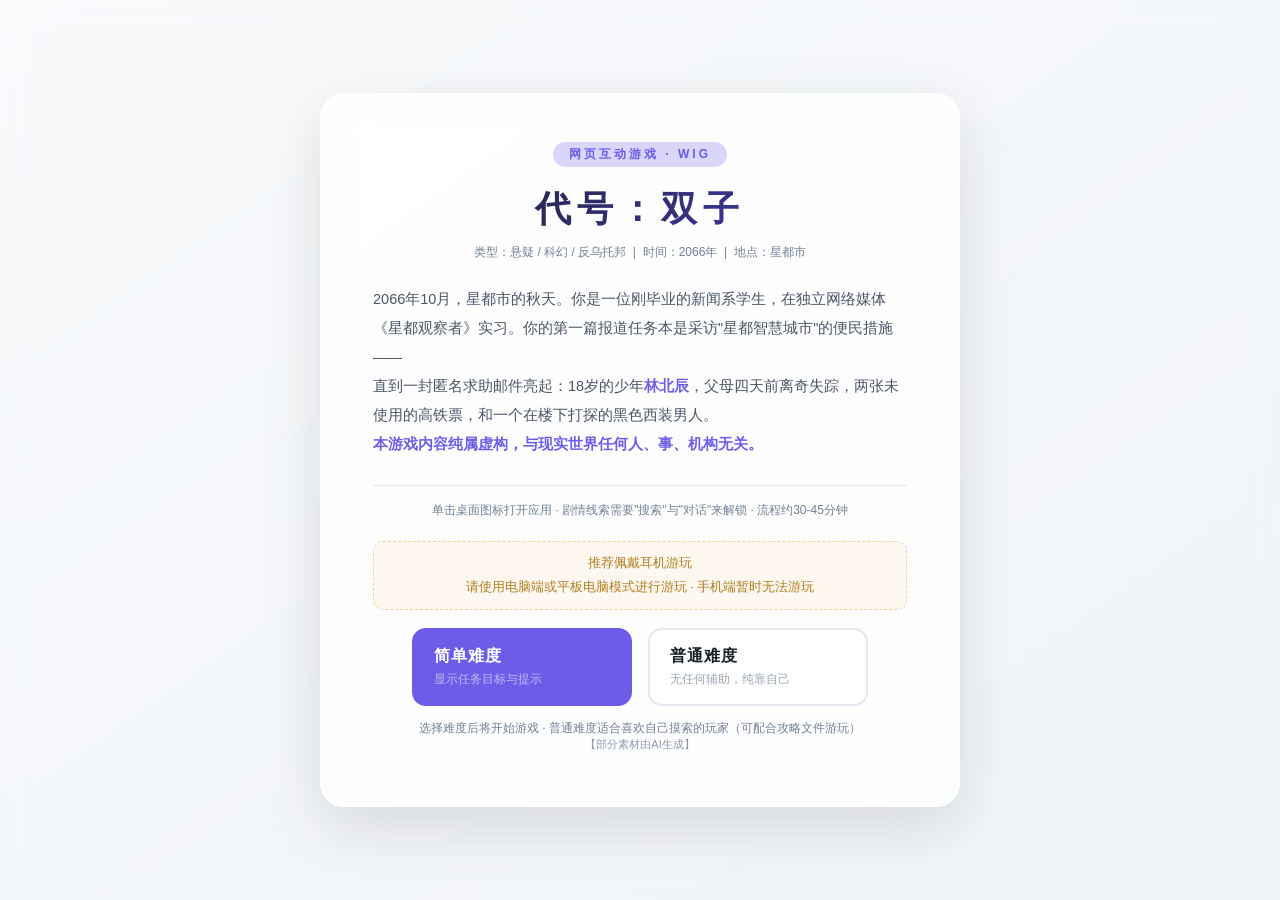
==== index.html @ 242f0397 "Add files via upload" ====
<!DOCTYPE html>
<html lang="zh-CN">
<head>
<meta charset="UTF-8">
<meta name="viewport" content="width=device-width, initial-scale=1.0">
<title>星都OS 2066 — 《代号：双子》</title>
<link rel="stylesheet" href="style.css">
</head>
<body>

<!-- ============ 开机画面 ============ -->
<div id="boot-screen" class="fullscreen-layer">
  <div class="boot-inner">
    <div class="boot-logo"><img src="assets/os_logo.png" alt="星都OS"></div>
    <h1 class="boot-title">星都 OS<span>2066</span></h1>
    <div class="boot-sub">星都市政务云 · 统一认证桌面</div>
    <div class="boot-bar"><div class="boot-bar-fill" id="boot-fill"></div></div>
    <div class="boot-msg" id="boot-msg">正在建立加密连接…</div>
  </div>
</div>

<!-- ============ 序章叙事 ============ -->
<div id="intro-screen" class="fullscreen-layer hidden">
  <div class="intro-card">
    <div class="intro-tag">网页互动游戏 · WIG</div>
    <h2>代号：双子</h2>
    <p class="intro-meta">类型：悬疑 / 科幻 / 反乌托邦 &nbsp;|&nbsp; 时间：2066年 &nbsp;|&nbsp; 地点：星都市</p>
    <div class="intro-body">
      <p>2066年10月，星都市的秋天。你是一位刚毕业的新闻系学生，在独立网络媒体《星都观察者》实习。你的第一篇报道任务本是采访"星都智慧城市"的便民措施——</p>
      <p>直到一封匿名求助邮件亮起：18岁的少年<b>林北辰</b>，父母四天前离奇失踪，两张未使用的高铁票，和一个在楼下打探的黑色西装男人。</p>
      <p><b>本游戏内容纯属虚构，与现实世界任何人、事、机构无关。</b></p>
    </div>
    <div class="intro-hint"> 单击桌面图标打开应用 · 剧情线索需要"搜索"与"对话"来解锁 · 流程约30-45分钟</div>
    <div class="intro-device"> 推荐佩戴耳机游玩<br> 请使用电脑端或平板电脑模式进行游玩 · 手机端暂时无法游玩</div>
    <div class="diff-row">
      <button class="btn btn-primary btn-lg diff-btn" data-action="start-game" data-arg="easy">
        <span class="diff-t"> 简单难度</span>
        <span class="diff-d">显示任务目标与提示</span>
      </button>
      <button class="btn btn-lg diff-btn" data-action="start-game" data-arg="normal">
        <span class="diff-t"> 普通难度</span>
        <span class="diff-d">无任何辅助，纯靠自己</span>
      </button>
    </div>
    <div class="diff-note">选择难度后将开始游戏 · 普通难度适合喜欢自己摸索的玩家（可配合攻略文件游玩）</div>
    <div class="intro-ai"> 【部分素材由AI生成】</div>
    <div id="quick-replay-bar" class="hidden">
      <div class="qr-note"> 你已通关过本作，可跳过前五章，直接从「最后的抉择」开始体验其他结局。
        <button class="btn btn-primary" data-action="quick-replay"> 快速重玩（从第五章开始）</button>
      </div>
    </div>
  </div>
</div>

<!-- ============ 应聘通过 · 入职剧情（开启星都OS前） ============ -->
<div id="hire-screen" class="fullscreen-layer hidden">
  <div class="hire-card">
    <div class="hire-tag">星都观察者 · 编辑部</div>
    <h2>录用通知</h2>
    <p class="hire-meta">实习记者岗位 · 入职编号 XD-1024 · 2066-10-12</p>
    <div class="hire-body">
      <p>投出去的简历在第十七个夜晚有了回音——不是自动回复，是<b>陈姐</b>亲自发来的录用通知：</p>
      <div class="hire-quote">「你的笔头够快，胆子够大。明天九点，来编辑部报到。」</div>
      <p>三轮面试，五个竞争者，最后只剩你一个人站在主编办公室。陈姐只问了你一个问题：</p>
      <div class="hire-qa">
        <span class="hq-q">「如果给你一台电脑，你能查到什么？」</span>
        <span class="hq-a">「真相。」</span>
      </div>
      <p>他们需要一个能操作政务云的实习生——你的星都OS 2066 账号与工牌，会在入职当天发放。</p>
    </div>
    <button class="btn btn-primary btn-lg" data-action="hire-start"> 确认入职 · 开启星都OS</button>
    <div class="hire-note">入职后你将获得星都OS 2066 政务云账号 · </div>
  </div>
</div>

<!-- ============ 桌面 ============ -->
<div id="desktop" class="hidden">
  <div class="desktop-wallpaper">
    <div class="wall-city"></div>
    <div class="wall-flow"></div>
  </div>
  <div class="desktop-watermark">
    <div class="wm-big">星都市</div>
    <div class="wm-sub">XINGDU METROPOLITAN · POPULATION 41,000,000 · STATUS: STABLE</div>
  </div>

  <div id="icon-area"></div>

  <!-- 任务目标面板（右侧竖排，可收起） -->
  <div id="objective-panel" data-action="open-objectives">
    <div class="op-head">
      <span class="op-title">◎ 任务目标</span>
      <span class="op-arrow">线索 ›</span>
      <span class="op-collapse" data-action="toggle-objective" title="收起 / 展开">‹</span>
    </div>
    <div class="op-current" id="objective-text">正在初始化…</div>
    <ul class="op-list" id="objective-list"></ul>
  </div>

  <!-- 任务栏 -->
  <div id="taskbar">
    <div class="tb-start" data-action="open-start">✦ 开始</div>
    <div class="tb-divider"></div>
    <div id="tb-windows"></div>
    <div class="tb-right">
      <div class="tb-clock"><span id="clock-date">2066-10-12</span><span id="clock-time">09:23</span></div>
    </div>
  </div>

  <!-- 开始菜单 -->
  <div id="start-menu" class="hidden">
    <div class="sm-header">星都 OS · 用户：实习记者</div>
    <div id="sm-app-list"></div>
  </div>

  <!-- 窗口容器 -->
  <div id="window-layer"></div>
</div>

<!-- ============ 通用模态 ============ -->
<div id="modal-layer" class="hidden">
  <div id="modal-box"></div>
</div>

<!-- ============ 监控面板（结局二） ============ -->
<div id="monitor-screen" class="fullscreen-layer hidden">
  <div class="monitor-inner" id="monitor-inner"></div>
</div>

<!-- ============ 新闻插播（结局一过渡） ============ -->
<div id="newsburst-screen" class="fullscreen-layer hidden">
  <div class="newsburst-inner" id="newsburst-inner"></div>
</div>

<!-- ============ 猫眼视角 ============ -->
<div id="peephole-screen" class="fullscreen-layer hidden">
  <div class="peep-desc" id="peep-desc"></div>
  <div class="peep-caption" id="peep-caption">门外站着一个和你一模一样的少年。他的眼神，很冷。</div>
  <div class="peep-note" id="peep-tablet">一个信封被塞进了门缝</div>
  <button class="btn btn-primary" data-action="close-peephole">放下猫眼</button>
</div>

<!-- ============ 结局画面 ============ -->
<div id="ending-screen" class="fullscreen-layer hidden">
  <div class="ending-inner">
    <div class="ending-tag" id="ending-tag">结局达成</div>
    <h2 id="ending-title"></h2>
    <div class="ending-body" id="ending-body"></div>
    <div class="ending-quote" id="ending-quote"></div>
    <button class="btn btn-primary btn-lg" data-action="restart">重新开始</button>
  </div>
</div>

<!-- ============ 提示气泡 ============ -->
<div id="toast-area"></div>

<script src="game.js"></script>
</body>
</html>
---- style.css ----
/* ================================================================
   星都OS 2066 —— 《代号：双子》 现代毛玻璃风格 UI
   ================================================================ */
:root {
  --bg-start: #eef2f7;
  --bg-end: #d9e2ec;
  --glass-bg: rgba(255, 255, 255, 0.68);
  --glass-border: rgba(255, 255, 255, 0.3);
  --glass-shadow: 0 12px 40px rgba(0, 0, 0, 0.08);
  --panel: #ffffff;
  --panel-2: #f5f7fa;
  --line: #e2e8f0;
  --text: #1a202c;
  --text-secondary: #4a5568;
  --dim: #718096;
  --accent: #6c5ce7;
  --accent-light: #a29bfe;
  --accent-dim: #4a3db8;
  --accent-glow: rgba(108, 92, 231, 0.25);
  --warn: #f6ad55;
  --danger: #fc8181;
  --danger-dim: #c53030;
  --win-radius: 16px;
  --font: -apple-system, "Segoe UI", "PingFang SC", "Microsoft YaHei", sans-serif;
  --mono: "SF Mono", "Cascadia Code", Consolas, monospace;
  --shadow-sm: 0 2px 8px rgba(0, 0, 0, 0.04);
  --shadow-md: 0 8px 30px rgba(0, 0, 0, 0.08);
  --shadow-lg: 0 20px 60px rgba(0, 0, 0, 0.12);
}

* { margin: 0; padding: 0; box-sizing: border-box; }
html, body { height: 100%; overflow: hidden; }
img { max-width: 100%; }
body {
  font-family: var(--font);
  background: linear-gradient(145deg, var(--bg-start), var(--bg-end));
  color: var(--text);
  -webkit-font-smoothing: antialiased;
}
.hidden { display: none !important; }
b { color: var(--accent); }

/* ---------------- 全屏层 ---------------- */
.fullscreen-layer {
  position: fixed; inset: 0; z-index: 9000;
  display: flex; align-items: center; justify-content: center;
  background: rgba(255, 255, 255, 0.6);
  backdrop-filter: blur(12px);
  -webkit-backdrop-filter: blur(12px);
}
/* 通用模态层（远程连接 / 保险箱密码 / 后台登录等弹窗） */
#modal-layer {
  position: fixed; inset: 0; z-index: 9500;
  display: flex; align-items: center; justify-content: center;
  background: rgba(20, 25, 35, 0.45);
  backdrop-filter: blur(6px);
  -webkit-backdrop-filter: blur(6px);
}
#modal-layer.hidden { display: none; }
#modal-box {
  max-width: 520px; width: calc(100% - 40px);
}
button { font-family: var(--font); cursor: pointer; }
.btn {
  border: 1px solid var(--line);
  background: var(--panel-2);
  color: var(--text-secondary);
  padding: 8px 20px;
  border-radius: 10px;
  font-size: 14px;
  transition: all 0.15s ease;
  user-select: none;
}
.btn:hover { border-color: var(--accent); background: #edf2f7; }
.btn:active { transform: scale(0.97); }
.btn-primary {
  background: linear-gradient(135deg, var(--accent), var(--accent-dim));
  border-color: var(--accent);
  color: #fff;
  font-weight: 600;
}
.btn-primary:hover {
  background: linear-gradient(135deg, var(--accent-dim), #2d1b8a);
  box-shadow: 0 4px 16px var(--accent-glow);
}
.btn-danger {
  background: #fff5f5;
  border-color: #feb2b2;
  color: var(--danger-dim);
}
.btn-danger:hover { background: #fed7d7; border-color: var(--danger); }
.btn-lg { padding: 12px 34px; font-size: 16px; border-radius: 12px; }
.btn:disabled { opacity: 0.4; cursor: not-allowed; }

/* ---------------- 开机画面 ---------------- */
.boot-inner { text-align: center; }
.boot-logo { font-size: 56px; color: var(--accent); animation: pulse 2s infinite; }
.boot-logo img { width: 104px; height: 104px; border-radius: 24px; box-shadow: 0 12px 36px rgba(108, 92, 231, 0.45), inset 0 1px 0 rgba(255,255,255,0.35); }
@keyframes pulse { 0%,100%{opacity:0.5} 50%{opacity:1} }
.boot-title {
  font-size: 38px;
  font-weight: 700;
  letter-spacing: 4px;
  margin-top: 12px;
  background: linear-gradient(135deg, var(--accent), var(--accent-light));
  -webkit-background-clip: text;
  -webkit-text-fill-color: transparent;
}
.boot-title span {
  font-size: 18px;
  font-weight: 400;
  letter-spacing: 2px;
  -webkit-text-fill-color: var(--dim);
}
.boot-sub { color: var(--dim); margin-top: 8px; font-size: 13px; letter-spacing: 1px; }
.boot-bar {
  width: 320px; height: 4px;
  background: #e2e8f0;
  margin: 32px auto 12px;
  border-radius: 4px;
  overflow: hidden;
}
.boot-bar-fill {
  height: 100%; width: 0%;
  background: linear-gradient(90deg, var(--accent-light), var(--accent));
  transition: width 0.4s ease;
}
.boot-msg { color: var(--dim); font-size: 12px; font-family: var(--mono); }

/* ---------------- 序章 ---------------- */
.intro-card, .ending-inner, .chapter-inner {
  max-width: 640px; width: 90%;
  background: var(--glass-bg);
  backdrop-filter: blur(20px);
  -webkit-backdrop-filter: blur(20px);
  border: 1px solid var(--glass-border);
  border-radius: 24px;
  padding: 48px 52px;
  text-align: center;
  box-shadow: var(--shadow-lg);
}
.intro-tag, .ending-tag {
  display: inline-block;
  font-size: 12px;
  letter-spacing: 3px;
  color: var(--accent);
  background: var(--accent-glow);
  border-radius: 20px;
  padding: 4px 16px;
  margin-bottom: 18px;
  font-weight: 600;
}
.intro-card h2, .ending-inner h2 {
  font-size: 36px;
  font-weight: 700;
  letter-spacing: 6px;
  margin-bottom: 10px;
  background: linear-gradient(135deg, var(--text), var(--accent-dim));
  -webkit-background-clip: text;
  -webkit-text-fill-color: transparent;
}
.intro-meta { color: var(--dim); font-size: 12px; margin-bottom: 24px; }
.intro-body {
  text-align: left;
  font-size: 14.5px;
  line-height: 2;
  color: var(--text-secondary);
  margin-bottom: 26px;
}
.intro-hint {
  color: var(--dim);
  font-size: 12px;
  margin-bottom: 22px;
  border-top: 1px solid var(--line);
  padding-top: 16px;
}
.intro-device {
  font-size: 12.5px;
  color: #b07d1f;
  margin-bottom: 18px;
  border: 1px dashed rgba(246, 173, 85, 0.55);
  border-radius: 10px;
  padding: 10px 14px;
  background: rgba(246, 173, 85, 0.08);
  line-height: 1.9;
}
.intro-ai { color: var(--dim); font-size: 11px; margin-bottom: 6px; text-align: center; opacity: 0.8; }

/* ===== 应聘通过 · 入职剧情（开启星都OS前） ===== */
#hire-screen { background: rgba(10, 14, 24, 0.82); }
.hire-card {
  max-width: 620px; width: 90%;
  background: var(--glass-bg);
  backdrop-filter: blur(20px);
  -webkit-backdrop-filter: blur(20px);
  border: 1px solid var(--glass-border);
  border-radius: 24px;
  padding: 44px 48px;
  text-align: center;
  box-shadow: var(--shadow-lg);
  animation: hire-in .5s ease-out;
}
@keyframes hire-in { from { opacity: 0; transform: translateY(18px) scale(.98); } to { opacity: 1; transform: none; } }
.hire-tag {
  display: inline-block;
  font-size: 12px; letter-spacing: 3px;
  color: var(--accent); background: var(--accent-glow);
  border-radius: 20px; padding: 4px 16px;
  margin-bottom: 18px; font-weight: 600;
}
.hire-card h2 {
  font-size: 34px; font-weight: 700; letter-spacing: 6px; margin-bottom: 10px;
  background: linear-gradient(135deg, var(--text), var(--accent-dim));
  -webkit-background-clip: text; -webkit-text-fill-color: transparent;
}
.hire-meta { color: var(--dim); font-size: 12px; margin-bottom: 22px; }
.hire-body { text-align: left; font-size: 14.5px; line-height: 2; color: var(--text-secondary); margin-bottom: 24px; }
.hire-quote {
  margin: 14px 0; padding: 12px 18px; border-left: 3px solid var(--accent);
  background: var(--accent-glow); border-radius: 8px;
  font-family: var(--mono); font-size: 13.5px; color: var(--text);
}
.hire-qa {
  display: flex; flex-direction: column; gap: 6px;
  margin: 12px 0 16px; padding: 14px 18px;
  border: 1px dashed var(--line); border-radius: 10px;
  background: rgba(108,92,231,0.04);
}
.hire-qa .hq-q { color: var(--text); font-size: 13.5px; }
.hire-qa .hq-a { color: var(--accent); font-weight: 700; font-size: 14px; letter-spacing: 2px; }
.hire-note { color: var(--dim); font-size: 11.5px; margin-top: 14px; line-height: 1.7; }
.diff-row { display: flex; gap: 16px; justify-content: center; margin-bottom: 14px; }
.diff-btn {
  flex: 1; max-width: 220px;
  display: flex; flex-direction: column; gap: 4px;
  padding: 16px 20px; border-radius: 14px;
  border: 2px solid var(--line);
  background: var(--panel);
}
.diff-btn .diff-t { font-size: 16px; font-weight: 700; letter-spacing: 1px; color: var(--text); }
.diff-btn .diff-d { font-size: 12px; opacity: 0.7; font-weight: 400; color: var(--dim); }
.diff-btn:hover { border-color: var(--accent); background: #f7faff; }
.diff-btn.btn-primary { border-color: var(--accent); background: var(--accent); color: #fff; }
.diff-btn.btn-primary .diff-t { color: #fff; }
.diff-btn.btn-primary .diff-d { color: rgba(255,255,255,0.8); }
.diff-note { font-size: 12px; color: var(--dim); }
#quick-replay-bar {
  margin-top: 18px;
  padding: 14px 16px;
  border: 1px dashed var(--accent-light);
  border-radius: 12px;
  background: rgba(108, 92, 231, 0.06);
}
.qr-note { font-size: 13px; color: var(--text-secondary); line-height: 1.8; display: flex; flex-direction: column; gap: 8px; align-items: center; }

/* ---------------- 桌面 ---------------- */
#desktop { position: fixed; inset: 0; }
.desktop-wallpaper {
  position: absolute; inset: 0; overflow: hidden;
  background:
    radial-gradient(ellipse 1000px 600px at 70% 20%, rgba(108,92,231,0.08), transparent 60%),
    radial-gradient(ellipse 800px 500px at 20% 80%, rgba(56,189,248,0.06), transparent 55%),
    linear-gradient(160deg, #eef2f7 0%, #e2e8f0 100%);
}
/* 城市轮廓 - 更淡雅 */
.wall-city {
  position: absolute; bottom: 0; left: 0; right: 0; height: 30%;
  background:
    linear-gradient(transparent, rgba(200, 210, 230, 0.3)),
    repeating-linear-gradient(90deg, transparent 0 46px, rgba(100, 120, 160, 0.04) 46px 48px, transparent 48px 90px, rgba(100, 120, 160, 0.06) 90px 92px),
    linear-gradient(to top, #c8d2e0 0%, transparent 100%);
}
.wall-city::before {
  content: ""; position: absolute; inset: 0;
  background:
    radial-gradient(2px 2px at 12% 40%, #b8c4d4 0 40%, transparent 60%),
    radial-gradient(2px 2px at 22% 65%, #b8c4d4 0 40%, transparent 60%),
    radial-gradient(2px 2px at 33% 30%, #b8c4d4 0 40%, transparent 60%),
    radial-gradient(2px 2px at 48% 55%, #b8c4d4 0 40%, transparent 60%),
    radial-gradient(2px 2px at 61% 42%, #b8c4d4 0 40%, transparent 60%),
    radial-gradient(2px 2px at 74% 62%, #b8c4d4 0 40%, transparent 60%),
    radial-gradient(2px 2px at 86% 35%, #b8c4d4 0 40%, transparent 60%);
}
.wall-flow {
  position: absolute; inset: 0; pointer-events: none; opacity: 0.2;
  background:
    linear-gradient(90deg, transparent 0%, rgba(108,92,231,0.04) 12%, transparent 24%),
    linear-gradient(90deg, transparent 0%, rgba(56,189,248,0.03) 30%, transparent 45%),
    linear-gradient(90deg, transparent 0%, rgba(108,92,231,0.03) 62%, transparent 78%);
  background-size: 700px 100%, 1100px 100%, 900px 100%;
  animation: wall-flow 30s linear infinite;
}
@keyframes wall-flow { 0% { background-position: -700px 0, 1100px 0, -900px 0; } 100% { background-position: 1100px 0, -1100px 0, 900px 0; } }
.desktop-watermark {
  position: absolute; right: 40px; top: 40px; text-align: right; pointer-events: none;
}
.wm-big {
  font-size: 32px;
  letter-spacing: 10px;
  color: rgba(100, 120, 160, 0.15);
  font-weight: 600;
}
.wm-sub {
  font-size: 10px;
  letter-spacing: 2px;
  color: rgba(100, 120, 160, 0.18);
  font-family: var(--mono);
  margin-top: 4px;
}

/* ---------------- 桌面图标（现代圆形风格） ---------------- */
#icon-area {
  position: absolute; top: 20px; left: 20px; bottom: 120px;
  display: grid; grid-template-columns: 80px; grid-template-rows: repeat(5, auto);
  grid-auto-flow: column; gap: 8px; align-content: start;
}
.d-icon {
  width: 80px; padding: 8px 2px 6px;
  border-radius: 16px; text-align: center; cursor: pointer;
  transition: transform 0.15s ease;
  background: transparent;
  border: 1px solid transparent;
}
.d-icon:hover { transform: translateY(-4px); background: rgba(255,255,255,0.4); backdrop-filter: blur(8px); border-color: rgba(255,255,255,0.5); }
.d-icon:active { transform: scale(0.94); }
.d-icon .di-glyph {
  width: 54px; height: 54px; margin: 0 auto 6px;
  border-radius: 16px;
  display: flex; align-items: center; justify-content: center;
  background: linear-gradient(155deg, var(--ic), color-mix(in srgb, var(--ic) 68%, #1a2440));
  border: none;
  box-shadow: 0 6px 16px var(--icg), inset 0 1px 0 rgba(255,255,255,0.35);
  transition: box-shadow 0.2s, transform 0.2s;
  position: relative;
}
.d-icon .di-glyph svg { width: 28px; height: 28px; display: block; }
.d-icon:hover .di-glyph {
  box-shadow: var(--shadow-md), 0 0 0 3px var(--accent-glow);
  border-color: var(--accent);
}
.d-icon .di-label {
  font-size: 11px; line-height: 1.4; letter-spacing: 0.2px;
  color: var(--text-secondary); text-shadow: 0 1px 2px rgba(255,255,255,0.8);
  font-weight: 500;
}
.d-icon:hover .di-label { color: var(--text); }
.d-icon.has-badge .di-glyph::before {
  content: attr(data-badge);
  position: absolute; top: -6px; right: -8px; z-index: 2;
  min-width: 18px; height: 18px; border-radius: 10px;
  background: var(--danger);
  color: #fff;
  font-size: 11px; line-height: 18px; padding: 0 6px;
  font-weight: 600; font-family: var(--font);
  box-shadow: 0 2px 8px rgba(252, 129, 129, 0.4);
}

/* ---------------- 任务目标 · 右侧竖排面板 ---------------- */
#objective-panel {
  position: absolute; right: 16px; top: 76px; z-index: 600;
  width: 264px; max-height: calc(100vh - 200px);
  display: flex; flex-direction: column;
  background: rgba(244, 247, 252, 0.72);
  backdrop-filter: blur(24px) saturate(160%);
  -webkit-backdrop-filter: blur(24px) saturate(160%);
  border: 1px solid rgba(255,255,255,0.65);
  border-radius: 16px;
  box-shadow: var(--shadow-md), inset 0 1px 0 rgba(255,255,255,0.6);
  overflow: hidden;
  cursor: pointer;
  transition: box-shadow 0.2s;
}
#objective-panel:hover { box-shadow: var(--shadow-lg), 0 0 0 1px var(--accent-glow); }
#objective-panel .op-head {
  display: flex; align-items: center; justify-content: space-between;
  padding: 11px 14px 9px;
  font-size: 12.5px; font-weight: 700; letter-spacing: 1px; color: var(--text);
  border-bottom: 1px solid var(--line);
  background: linear-gradient(180deg, rgba(108,92,231,0.08), transparent);
}
#objective-panel .op-arrow { font-size: 11px; color: var(--accent); font-weight: 600; }
#objective-panel .op-current {
  padding: 10px 14px; font-size: 12.5px; line-height: 1.6;
  color: var(--accent); font-weight: 600;
  border-bottom: 1px solid var(--line);
}
#objective-panel .op-list {
  list-style: none; margin: 0; padding: 8px 0;
  overflow-y: auto; flex: 1;
}
#objective-panel .op-list li {
  position: relative; padding: 7px 14px 7px 30px;
  font-size: 11.5px; line-height: 1.5; color: var(--dim);
}
#objective-panel .op-list li::before {
  content: ""; position: absolute; left: 14px; top: 11px;
  width: 7px; height: 7px; border-radius: 50%;
  background: var(--line);
}
#objective-panel .op-list li.done { opacity: 0.5; }
#objective-panel .op-list li.done::before { background: #4ade80; box-shadow: 0 0 6px rgba(74,222,128,0.6); }
#objective-panel .op-list li.current { color: var(--text); font-weight: 600; background: rgba(108,92,231,0.08); }
#objective-panel .op-list li.current::before { background: var(--accent); box-shadow: 0 0 0 3px var(--accent-glow); }

/* 折叠按钮 + 收起态 */
#objective-panel .op-head { display: flex; align-items: center; justify-content: space-between; gap: 6px; }
#objective-panel .op-collapse {
  cursor: pointer; font-size: 13px; color: var(--dim);
  padding: 2px 7px; border-radius: 6px; line-height: 1;
  transition: background 0.15s, color 0.15s, transform 0.2s;
  user-select: none;
}
#objective-panel .op-collapse:hover { background: rgba(108,92,231,0.15); color: var(--accent); }
#objective-panel.collapsed { width: 42px; }
#objective-panel.collapsed .op-head {
  flex-direction: column; align-items: center; justify-content: center;
  padding: 8px 0; gap: 8px; border-bottom: none;
  background: none;
}
#objective-panel.collapsed .op-title {
  writing-mode: vertical-rl; letter-spacing: 3px; font-size: 12px;
}
#objective-panel.collapsed .op-arrow { display: none; }
#objective-panel.collapsed .op-current,
#objective-panel.collapsed .op-list { display: none; }
#objective-panel.collapsed .op-collapse { transform: rotate(180deg); }

/* 任务目标 · 窗口列表（目标窗口内） */
.obj-list {
  list-style: none; margin: 14px 0; padding: 0;
  display: flex; flex-direction: column; gap: 8px;
}
.obj-list li {
  padding: 10px 14px; border-radius: 10px; border: 1px solid var(--line);
  background: rgba(255,255,255,0.55); font-size: 13.5px; color: var(--text-secondary);
  line-height: 1.6; transition: all 0.15s;
}
.obj-list li:hover { border-color: var(--accent-light); background: rgba(255,255,255,0.85); }
.obj-list li.done { opacity: 0.55; text-decoration: line-through; }
.obj-list li.done::before { content: "✓ "; color: var(--accent); font-weight: 700; text-decoration: none; }
.obj-list li.current {
  border-color: var(--accent-light); background: rgba(108,92,231,0.08);
  color: var(--text); font-weight: 500; box-shadow: 0 0 0 1px var(--accent-glow);
}
.obj-list li.current::before { content: "▶ "; color: var(--accent); font-size: 11px; }

/* ---------------- 任务栏 ---------------- */
#taskbar {
  position: absolute; left: 14px; right: 14px; bottom: 10px; height: 50px; z-index: 4000;
  display: flex; align-items: center; justify-content: center; padding: 0 12px; gap: 6px;
  background: rgba(244, 247, 252, 0.66);
  backdrop-filter: blur(30px) saturate(180%);
  -webkit-backdrop-filter: blur(30px) saturate(180%);
  border: 1px solid rgba(255, 255, 255, 0.65);
  border-radius: 14px;
  box-shadow: 0 10px 34px rgba(31, 38, 55, 0.16), inset 0 1px 0 rgba(255,255,255,0.6);
}
.tb-start {
  padding: 7px 16px; border-radius: 10px; cursor: pointer;
  color: var(--text); font-weight: 600; letter-spacing: 1px; font-size: 13px;
  background: rgba(255,255,255,0.35);
  transition: background 0.15s, box-shadow 0.15s;
}
.tb-start:hover { background: rgba(108,92,231,0.14); box-shadow: 0 0 0 3px var(--accent-glow); }
.tb-divider { width: 1px; height: 24px; background: var(--line); }
#tb-windows { display: flex; gap: 4px; flex: 0 1 auto; overflow: hidden; justify-content: center; max-width: 60%; }
.tb-win {
  display: flex; align-items: center; gap: 6px;
  padding: 5px 12px; border-radius: 9px;
  font-size: 12.5px; cursor: pointer;
  border: 1px solid transparent;
  color: var(--dim);
  white-space: nowrap;
  background: transparent;
  transition: background 0.15s;
}
.tb-win:hover { background: rgba(255,255,255,0.45); }
.tb-win.active {
  background: rgba(108,92,231,0.12);
  border-color: var(--accent-light);
  color: var(--text);
}
.tb-right { position: absolute; right: 16px; top: 50%; transform: translateY(-50%); margin-left: 0; }
.tb-clock {
  text-align: right;
  font-size: 12px; color: var(--dim);
  line-height: 1.3; font-family: var(--mono);
}
.tb-clock span { display: block; }
#clock-time { color: var(--text); font-size: 14px; font-weight: 500; }

/* ---------------- 开始菜单 ---------------- */
#start-menu {
  position: absolute; left: 50%; transform: translateX(-50%); bottom: 68px; width: 340px; z-index: 4500;
  background: rgba(244, 247, 252, 0.78);
  backdrop-filter: blur(30px) saturate(180%);
  -webkit-backdrop-filter: blur(30px) saturate(180%);
  border: 1px solid rgba(255,255,255,0.65);
  border-radius: 18px;
  box-shadow: var(--shadow-lg), inset 0 1px 0 rgba(255,255,255,0.6);
  overflow: hidden;
}
.sm-header {
  padding: 16px 20px;
  font-size: 13px; color: var(--dim);
  border-bottom: 1px solid var(--line);
  font-weight: 500;
}
.sm-item {
  display: flex; align-items: center; gap: 14px;
  padding: 10px 20px; cursor: pointer; font-size: 13.5px;
  color: var(--text-secondary);
}
.sm-item:hover { background: rgba(108,92,231,0.06); }
.sm-item .si-glyph {
  width: 32px; height: 32px; border-radius: 9px;
  display: flex; align-items: center; justify-content: center;
  background: linear-gradient(155deg, var(--ic), color-mix(in srgb, var(--ic) 68%, #1a2440));
  box-shadow: 0 3px 8px var(--icg);
  flex-shrink: 0;
}
.sm-item .si-glyph svg { width: 18px; height: 18px; display: block; }

/* ---------------- 窗口 ---------------- */
#window-layer { position: absolute; inset: 0; pointer-events: none; }
.window {
  position: absolute; min-width: 420px; min-height: 300px;
  background: var(--glass-bg);
  backdrop-filter: blur(24px);
  border: 1px solid var(--glass-border);
  border-radius: var(--win-radius);
  box-shadow: var(--shadow-lg);
  display: flex; flex-direction: column;
  pointer-events: auto; overflow: hidden;
  animation: win-in 0.2s ease-out;
}
@keyframes win-in { from { opacity: 0; transform: scale(0.96) translateY(12px); } to { opacity: 1; transform: none; } }
.window.closing { animation: win-out 0.15s ease-in forwards; pointer-events: none; }
@keyframes win-out { to { opacity: 0; transform: scale(0.95) translateY(8px); } }
.window.active { border-color: var(--accent-light); box-shadow: var(--shadow-lg), 0 0 0 1px var(--accent-glow); }
.win-titlebar {
  height: 40px; display: flex; align-items: center; padding: 0 8px 0 16px; gap: 8px;
  background: rgba(255, 255, 255, 0.3);
  border-bottom: 1px solid var(--line);
  cursor: move; flex-shrink: 0;
}
.win-title {
  font-size: 13px; color: var(--text-secondary); flex: 1;
  letter-spacing: 0.5px; display: flex; align-items: center; gap: 8px;
  font-weight: 500;
}
.win-title .wt-glyph { font-size: 15px; }
.win-btns { display: flex; gap: 6px; }
.win-btn {
  width: 28px; height: 28px; border: none; background: transparent;
  color: var(--dim); border-radius: 50%; font-size: 13px;
  transition: all 0.15s; display: flex; align-items: center; justify-content: center;
  padding: 0;
}
.win-btn svg { display: block; flex: none; }
.win-btn:hover { background: rgba(0,0,0,0.06); color: var(--text); }
.win-btn.close:hover { background: var(--danger); color: #fff; }
.win-body { flex: 1; overflow: auto; position: relative; background: rgba(255,255,255,0.3); }
.win-body::-webkit-scrollbar { width: 6px; }
.win-body::-webkit-scrollbar-thumb { background: #cbd5e0; border-radius: 4px; }

/* 应用加载占位 */
.app-loading {
  height: 100%; display: flex; flex-direction: column; gap: 14px;
  align-items: center; justify-content: center;
  color: var(--dim); font-size: 13px; letter-spacing: 1px;
}
.app-loading .al-ring {
  width: 28px; height: 28px; border-radius: 50%;
  border: 2px solid var(--line); border-top-color: var(--accent);
  animation: al-spin 0.8s linear infinite;
}
@keyframes al-spin { to { transform: rotate(360deg); } }

/* 任务栏新邮件闪烁 */
#taskbar.tb-flash .tb-clock { animation: tb-blink 0.5s step-end 6; }
@keyframes tb-blink { 50% { color: var(--danger); } }

/* ---------------- 通用应用内样式 ---------------- */
.app-root { padding: 20px 24px; overflow-y: auto; height: 100%; box-sizing: border-box; }
.app-title { font-size: 17px; font-weight: 600; margin-bottom: 4px; letter-spacing: 0.5px; }
.app-sub { font-size: 12px; color: var(--dim); margin-bottom: 14px; }
.hint-box {
  margin-top: 16px; padding: 12px 16px; border-left: 3px solid var(--accent);
  background: rgba(108,92,231,0.05); font-size: 13px; color: var(--text-secondary);
  border-radius: 0 8px 8px 0; line-height: 1.7;
}
.warn-box { border-left-color: var(--warn); background: rgba(246,173,85,0.06); color: #8b6914; }
.danger-box { border-left-color: var(--danger); background: rgba(252,129,129,0.06); color: #9b2c2c; }
.divider { height: 1px; background: var(--line); margin: 14px 0; }
.tag {
  display: inline-block; font-size: 11px; padding: 2px 10px; border-radius: 12px;
  border: 1px solid var(--accent-light); color: var(--accent); font-weight: 500; margin-right: 6px;
}
.tag.red { border-color: #feb2b2; color: var(--danger-dim); }
.tag.amber { border-color: #fbd38d; color: #9c6b1a; }
.mono { font-family: var(--mono); }
.locked-note { font-size: 12px; color: var(--dim); font-style: italic; }

/* ---------------- 邮件客户端 ---------------- */
.mail-layout { display: flex; height: 100%; }
.mail-list {
  width: 260px; border-right: 1px solid var(--line);
  overflow-y: auto; flex-shrink: 0; background: rgba(255,255,255,0.2);
}
.mail-item {
  padding: 12px 16px; border-bottom: 1px solid var(--line);
  cursor: pointer; transition: background 0.1s;
}
.mail-item:hover { background: rgba(108,92,231,0.04); }
.mail-item.selected { background: rgba(108,92,231,0.08); border-left: 3px solid var(--accent); }
.mail-item .mi-from { font-size: 13px; display: flex; justify-content: space-between; align-items: center; font-weight: 500; }
.mail-item .mi-subject { font-size: 12.5px; color: var(--dim); margin-top: 3px; }
.mail-item.unread .mi-from::after { content: "●"; color: var(--danger); font-size: 10px; }
.mail-item .mi-time { font-size: 10.5px; color: var(--dim); font-family: var(--mono); }
.mail-read { flex: 1; overflow-y: auto; padding: 24px 28px; background: rgba(255,255,255,0.2); }
.mail-read h3 { font-size: 18px; font-weight: 600; margin-bottom: 8px; line-height: 1.5; }
.mail-meta { font-size: 12px; color: var(--dim); margin-bottom: 16px; line-height: 1.8; }
.mail-content { font-size: 14px; line-height: 2; color: var(--text-secondary); white-space: pre-wrap; margin-bottom: 18px; }
.mail-actions { display: flex; gap: 10px; flex-wrap: wrap; padding-top: 14px; border-top: 1px solid var(--line); }
.mail-search {
  padding: 8px 12px; border-bottom: 1px solid var(--line);
  background: rgba(255,255,255,0.2);
}
.mail-search input {
  width: 100%; background: #fff; border: 1px solid var(--line);
  color: var(--text); padding: 6px 12px; border-radius: 20px;
  font-size: 12px; outline: none;
}
.mail-search input:focus { border-color: var(--accent); box-shadow: 0 0 0 3px var(--accent-glow); }

/* ---------------- 浏览器 · 现实搜索引擎UI ---------------- */

/* —— 浏览器顶栏（真实浏览器风格）—— */
.browser-top {
  display: flex; align-items: center; gap: 6px;
  padding: 7px 10px;
  background: linear-gradient(180deg, #f1f3f4, #e4e7eb);
  border-bottom: 1px solid #d1d5db;
  position: sticky; top: 0; z-index: 10; flex-shrink: 0;
}
.browser-nav { display: flex; align-items: center; gap: 1px; }
.browser-nav button {
  width: 28px; height: 28px; border: none; background: transparent;
  border-radius: 6px; font-size: 14px; color: #5f6368;
  display: flex; align-items: center; justify-content: center;
  cursor: pointer; transition: background 0.1s;
}
.browser-nav button:hover:not(:disabled) { background: rgba(0,0,0,0.07); color: #202124; }
.browser-nav button:disabled { opacity: 0.3; cursor: default; }
.browser-addr {
  flex: 1; display: flex; align-items: center; gap: 8px;
  background: #fff; border: 1px solid #dadce0; border-radius: 18px;
  padding: 5px 14px; font-size: 12px; color: #202124;
  font-family: var(--mono); min-width: 0;
  transition: box-shadow 0.15s, border-color 0.15s;
}
.browser-addr:hover { box-shadow: 0 1px 3px rgba(0,0,0,0.08); }
.browser-addr .lock { color: #0f9d58; font-size: 11px; flex-shrink: 0; }
.browser-addr .url { flex: 1; white-space: nowrap; overflow: hidden; text-overflow: ellipsis; }
.browser-addr .sep { color: #dadce0; }
.browser-page {
  padding: 0; min-height: calc(100% - 43px);
  background: #fff; overflow-y: auto;
}
.browser-page::-webkit-scrollbar { width: 8px; }
.browser-page::-webkit-scrollbar-thumb { background: #dadce0; border-radius: 4px; }
.browser-page::-webkit-scrollbar-thumb:hover { background: #bdc1c6; }

/* —— 搜索首页 —— */
.se-home {
  min-height: 100%; display: flex; flex-direction: column;
  align-items: center; padding-top: 70px; position: relative;
}
.se-logo {
  font-size: 56px; font-weight: 800; letter-spacing: 1px;
  margin-bottom: 2px; line-height: 1;
  display: flex; align-items: baseline; gap: 0;
}
.se-logo .c1 { color: #4285f4; }
.se-logo .c2 { color: #ea4335; }
.se-logo .c3 { color: #fbbc04; }
.se-logo .c4 { color: #4285f4; }
.se-logo .c5 { color: #34a853; }
.se-logo .c6 { color: #ea4335; }
.se-logo-sub { font-size: 12px; color: #9aa0a6; margin-bottom: 26px; letter-spacing: 2px; }
.se-searchbox {
  display: flex; width: 584px; max-width: 92%;
  background: #fff; border: 1px solid #dfe1e5; border-radius: 24px;
  overflow: hidden; transition: box-shadow 0.2s, border-color 0.2s;
  align-items: center;
}
.se-searchbox:hover { box-shadow: 0 1px 6px rgba(32,33,36,0.18); border-color: rgba(223,225,229,0); }
.se-searchbox:focus-within { box-shadow: 0 1px 6px rgba(32,33,36,0.28); border-color: rgba(223,225,229,0); }
.se-searchbox .sb-icon {
  padding: 0 8px 0 16px; color: #9aa0a6; font-size: 15px; display: flex; align-items: center;
}
.se-searchbox input {
  flex: 1; border: none; outline: none; padding: 12px 8px;
  font-size: 15px; color: #202124; background: transparent;
}
.se-searchbox .sb-tools { display: flex; align-items: center; gap: 4px; padding-right: 8px; }
.se-searchbox .sb-tools span {
  width: 32px; height: 32px; display: flex; align-items: center; justify-content: center;
  border-radius: 50%; cursor: pointer; color: #5f6368; font-size: 15px;
  transition: background 0.1s;
}
.se-searchbox .sb-tools span:hover { background: #f1f3f4; }
.se-searchbox .sb-divider { width: 1px; height: 24px; background: #dfe1e5; margin: 0 4px; }
.se-searchbox .sb-btn {
  background: #4285f4; border: none; color: #fff; padding: 0 24px;
  font-size: 14px; font-weight: 500; cursor: pointer;
  transition: background 0.15s; align-self: stretch; display: flex; align-items: center;
  border-radius: 0;
}
.se-searchbox .sb-btn:hover { background: #3367d6; }
.se-buttons {
  display: flex; gap: 12px; margin-top: 22px;
}
.se-buttons button {
  background: #f8f9fa; border: 1px solid #f8f9fa; border-radius: 4px;
  color: #3c4043; font-size: 13px; padding: 8px 18px; cursor: pointer;
  transition: all 0.15s;
}
.se-buttons button:hover { border-color: #dadce0; box-shadow: 0 1px 2px rgba(0,0,0,0.1); color: #202124; }

/* —— 热搜榜 —— */
.se-hot {
  width: 584px; max-width: 92%; margin-top: 28px;
  background: #fff; border: 1px solid #ebebeb; border-radius: 12px;
  overflow: hidden; box-shadow: 0 1px 3px rgba(0,0,0,0.04);
}
.se-hot-head {
  display: flex; align-items: center; justify-content: space-between;
  padding: 10px 16px; border-bottom: 1px solid #f5f5f5;
  background: linear-gradient(90deg, #fff5f5, #fff);
}
.se-hot-title { font-size: 13px; font-weight: 600; color: #fe2d46; display: flex; align-items: center; gap: 6px; }
.se-hot-title::before { content: "🔥"; font-size: 14px; }
.se-hot-more { font-size: 11px; color: #9aa0a6; cursor: pointer; }
.se-hot-more:hover { color: #4285f4; }
.se-hot-grid { display: grid; grid-template-columns: 1fr 1fr; padding: 4px 0; }
.se-hot-item {
  display: flex; align-items: center; gap: 8px;
  padding: 7px 16px; cursor: pointer; transition: background 0.1s;
}
.se-hot-item:hover { background: #f8f9fa; }
.se-hot-rank {
  width: 16px; text-align: center; font-size: 12px; font-weight: 700;
  color: #9aa0a6; flex-shrink: 0; font-style: italic;
}
.se-hot-item:nth-child(1) .se-hot-rank, .se-hot-item:nth-child(2) .se-hot-rank { color: #fe2d46; }
.se-hot-item:nth-child(3) .se-hot-rank, .se-hot-item:nth-child(4) .se-hot-rank { color: #ff7a45; }
.se-hot-text { flex: 1; font-size: 12.5px; color: #3c4043; white-space: nowrap; overflow: hidden; text-overflow: ellipsis; }
.se-hot-tag { font-size: 9px; padding: 1px 4px; border-radius: 2px; font-weight: 600; flex-shrink: 0; }
.se-hot-tag.boil { background: #fe2d46; color: #fff; }
.se-hot-tag.new { background: #4285f4; color: #fff; }
.se-hot-tag.hot { background: #ff7a45; color: #fff; }

/* —— 搜索历史 —— */
.search-history {
  width: 584px; max-width: 92%; margin-top: 20px; text-align: left;
}
.search-history .sh-head {
  font-size: 12px; color: #9aa0a6; letter-spacing: 0.5px;
  display: flex; justify-content: space-between; align-items: center;
  margin-bottom: 8px;
}
.search-history .sh-clear {
  font-size: 11px; color: #5f6368; background: none; border: none;
  cursor: pointer; padding: 2px 6px;
}
.search-history .sh-clear:hover { color: #ea4335; text-decoration: underline; }
.search-history .sh-list { display: flex; flex-wrap: wrap; gap: 6px; }
.search-history .sh-item {
  display: inline-block; padding: 4px 12px; border-radius: 14px;
  border: 1px solid #ebebeb; background: #f8f9fa;
  color: #3c4043; font-size: 12px; cursor: pointer; transition: all 0.12s;
}
.search-history .sh-item:hover { border-color: #4285f4; color: #4285f4; background: #fff; }

/* —— 搜索结果页顶栏 —— */
.se-results-top {
  display: flex; align-items: center; gap: 16px;
  padding: 10px 24px; border-bottom: 1px solid #ebebeb;
  background: #fff; position: sticky; top: 0; z-index: 5;
}
.se-logo-sm {
  font-size: 24px; font-weight: 800; cursor: pointer; flex-shrink: 0;
  display: flex; align-items: baseline; line-height: 1;
}
.se-logo-sm .c1 { color: #4285f4; } .se-logo-sm .c2 { color: #ea4335; }
.se-logo-sm .c3 { color: #fbbc04; } .se-logo-sm .c4 { color: #4285f4; }
.se-logo-sm .c5 { color: #34a853; } .se-logo-sm .c6 { color: #ea4335; }
.se-results-top .se-searchbox { width: auto; flex: 1; max-width: 540px; }
.se-tabs {
  display: flex; gap: 0; padding: 0 24px; border-bottom: 1px solid #ebebeb;
  background: #fff;
}
.se-tab {
  padding: 10px 14px; font-size: 13px; color: #5f6368; cursor: pointer;
  border-bottom: 3px solid transparent; transition: all 0.1s; display: flex; align-items: center; gap: 5px;
}
.se-tab.active { color: #1a73e8; border-bottom-color: #1a73e8; font-weight: 500; }
.se-tab:hover:not(.active) { color: #202124; }
.se-resultcount {
  padding: 10px 24px 0; font-size: 12px; color: #70757a;
}

/* —— 搜索结果条目 —— */
.se-results-body { padding: 0 24px 20px; max-width: 720px; }
.se-result {
  padding: 10px 0; margin-bottom: 4px; cursor: pointer;
  border-radius: 8px; transition: background 0.1s;
}
.se-result:hover { background: #f8f9fa; }
.se-result-head { display: flex; align-items: center; gap: 8px; margin-bottom: 3px; }
.se-result-favicon {
  width: 22px; height: 22px; border-radius: 50%; background: #e8f0fe;
  display: flex; align-items: center; justify-content: center;
  font-size: 10px; color: #1a73e8; font-weight: 700; flex-shrink: 0;
  border: 1px solid #dadce0;
}
.se-result-site { font-size: 12px; color: #202124; font-weight: 500; }
.se-result-url { font-size: 11px; color: #5f6368; font-family: var(--mono); }
.se-result-title {
  font-size: 17px; color: #1a0dab; font-weight: 400;
  margin: 2px 0 3px; line-height: 1.4;
}
.se-result:hover .se-result-title { text-decoration: underline; }
.se-result-snippet { font-size: 13px; color: #4d5156; line-height: 1.7; }
.se-result-snippet b { color: #dd4b39; font-weight: 600; }
.se-result-flag {
  display: inline-block; font-size: 10px; padding: 1px 6px; border-radius: 3px;
  background: #fef7e0; color: #b06000; margin-left: 6px; font-weight: 500;
}

/* —— 相关搜索 —— */
.se-related {
  margin-top: 16px; padding: 16px; background: #f8f9fa;
  border-radius: 10px; border: 1px solid #ebebeb;
}
.se-related-title { font-size: 13px; font-weight: 600; color: #202124; margin-bottom: 10px; }
.se-related-list { display: flex; flex-wrap: wrap; gap: 8px; }
.se-related-item {
  padding: 6px 14px; background: #fff; border: 1px solid #dadce0;
  border-radius: 18px; font-size: 12.5px; color: #3c4043; cursor: pointer;
  transition: all 0.12s;
}
.se-related-item:hover { border-color: #1a73e8; color: #1a73e8; background: #e8f0fe; }

/* —— 分页 —— */
.se-pagination {
  display: flex; justify-content: center; align-items: center; gap: 2px;
  padding: 24px 0 12px;
}
.se-page {
  min-width: 30px; height: 30px; display: flex; align-items: center; justify-content: center;
  border: 1px solid #dadce0; border-radius: 6px; font-size: 13px;
  color: #1a73e8; cursor: pointer; padding: 0 8px; background: #fff;
  transition: all 0.1s;
}
.se-page:hover { background: #f1f3f4; }
.se-page.active { background: #1a73e8; color: #fff; border-color: #1a73e8; font-weight: 600; }
.se-page-dots { color: #5f6368; padding: 0 4px; }

/* —— 搜索加载动画 —— */
.se-loading {
  text-align: center; padding: 60px 20px; color: #5f6368; font-size: 14px;
}
.se-loading .sl-spinner {
  width: 32px; height: 32px; border: 3px solid #e8f0fe; border-top-color: #4285f4;
  border-radius: 50%; margin: 0 auto 16px; animation: se-spin 0.8s linear infinite;
}
@keyframes se-spin { to { transform: rotate(360deg); } }

/* —— 内容页 · 现实网站风格 —— */
.site-page { background: #fff; min-height: 100%; }
.site-header {
  background: #fff; border-bottom: 1px solid #ebebeb;
  padding: 0 24px; position: sticky; top: 0; z-index: 5;
}
.site-header-inner {
  max-width: 960px; margin: 0 auto; display: flex; align-items: center;
  justify-content: space-between; padding: 12px 0;
}
.site-brand { display: flex; align-items: center; gap: 10px; }
.site-brand-icon {
  width: 32px; height: 32px; border-radius: 8px; display: flex;
  align-items: center; justify-content: center; font-size: 16px; color: #fff;
  font-weight: 700;
}
.site-brand-name { font-size: 16px; font-weight: 700; color: #202124; }
.site-brand-tag { font-size: 10px; color: #9aa0a6; margin-top: 1px; }
.site-nav { display: flex; gap: 18px; }
.site-nav a {
  font-size: 13px; color: #5f6368; text-decoration: none; cursor: pointer;
  padding: 4px 0; border-bottom: 2px solid transparent; transition: all 0.1s;
}
.site-nav a:hover, .site-nav a.active { color: #1a73e8; border-bottom-color: #1a73e8; }
.site-breadcrumb {
  max-width: 960px; margin: 0 auto; padding: 8px 24px;
  font-size: 11.5px; color: #9aa0a6; border-bottom: 1px solid #f5f5f5;
}
.site-breadcrumb a { color: #5f6368; cursor: pointer; }
.site-breadcrumb a:hover { color: #1a73e8; }
.site-breadcrumb .sep { margin: 0 6px; color: #dadce0; }
.site-content { max-width: 960px; margin: 0 auto; padding: 24px; }
.site-article-title {
  font-size: 24px; font-weight: 700; color: #202124;
  line-height: 1.4; margin-bottom: 10px;
}
.site-article-meta {
  font-size: 12px; color: #9aa0a6; margin-bottom: 20px;
  padding-bottom: 12px; border-bottom: 1px solid #f5f5f5;
  display: flex; gap: 16px; flex-wrap: wrap;
}
.site-article-meta span { display: flex; align-items: center; gap: 4px; }
.site-article-body { font-size: 14.5px; line-height: 2; color: #3c4043; }
.site-article-body h4 { font-size: 16px; font-weight: 600; color: #202124; margin: 20px 0 8px; }
.site-article-body p { margin-bottom: 12px; }
.site-article-body b { color: #1a73e8; }
.site-footer {
  margin-top: 32px; padding: 20px 24px; border-top: 1px solid #ebebeb;
  background: #f8f9fa; text-align: center; font-size: 11px; color: #9aa0a6;
  line-height: 1.8;
}
.site-footer a { color: #5f6368; cursor: pointer; margin: 0 8px; }
.site-footer a:hover { color: #1a73e8; }

/* —— 兼容原有 gov-page 样式（增强为现实风格）—— */
.gov-page { background: #fff; padding: 0; }
.gov-page .web-header {
  padding: 14px 24px; border-bottom: 1px solid #ebebeb; margin-bottom: 0;
  display: flex; justify-content: space-between; align-items: center;
  background: linear-gradient(180deg, #fff, #fafbfc);
}
.gov-page .web-header h2 { font-size: 18px; letter-spacing: 0.5px; font-weight: 700; color: #202124; }
.gov-page .web-header .wh-url { font-size: 11px; color: #9aa0a6; font-family: var(--mono); }
.gov-banner {
  background: linear-gradient(90deg, #e8f0fe, #f0f4ff);
  border: 1px solid #d2e3fc; border-left: 4px solid #1a73e8;
  padding: 12px 18px; border-radius: 0 8px 8px 0;
  font-size: 13px; color: #3c4043; margin: 16px 24px;
}
.gov-article { font-size: 14px; line-height: 2; color: #3c4043; padding: 0 24px; }
.gov-article h4 { color: #202124; margin: 16px 0 6px; font-weight: 600; font-size: 15px; }
.gov-article b { color: #1a73e8; }
.gov-fine {
  font-size: 11px; color: #9aa0a6; margin: 20px 24px 0; padding: 12px 0;
  border-top: 1px solid #f5f5f5; text-align: center;
}

/* —— 提示框（现实风格）—— */
.hint-box {
  background: #e8f0fe; border-left: 3px solid #1a73e8;
  padding: 10px 14px; border-radius: 0 6px 6px 0;
  font-size: 12.5px; color: #3c4043; line-height: 1.8; margin: 12px 0;
}
.danger-box {
  background: #fce8e6; border-left-color: #ea4335; color: #5f2120;
}
.danger-box b { color: #c5221f; }
.locked-note { font-size: 11px; color: #9aa0a6; margin-left: 8px; }

/* —— 论坛（暗涌）深色地下终端风格 —— */
.dark-forum {
  background: #0b120e; min-height: 100%; color: #a9c9b4;
}
.dark-forum .web-header {
  background: linear-gradient(180deg, #080d0a, #0c140f);
  border-bottom: 1px solid #1f3a2a !important;
  padding: 14px 20px; display: flex; justify-content: space-between; align-items: center;
}
.dark-forum .web-header h2 { color: #9fe8b8 !important; font-size: 16px !important; font-weight: 700; letter-spacing: 1px; }
.dark-forum .web-header .wh-url { color: #4e7a5e !important; font-size: 11px !important; font-family: var(--mono) !important; }

/* 站点头条 / 统计 */
.an-banner {
  padding: 16px 20px; background:
    repeating-linear-gradient(45deg, rgba(74,222,128,0.03) 0 10px, transparent 10px 20px),
    #0e1a13;
  border-bottom: 1px solid #1f3a2a;
}
.an-banner .an-name { font-size: 18px; font-weight: 800; color: #9fe8b8; letter-spacing: 4px; font-family: var(--mono); }
.an-banner .an-slogan { font-size: 12px; color: #5e8a70; margin-top: 4px; font-style: italic; }
.an-stats {
  display: flex; gap: 18px; flex-wrap: wrap;
  padding: 9px 20px; background: #0a100c; border-bottom: 1px solid #16241b;
  font-size: 11px; color: #4e7a5e; font-family: var(--mono);
}
.an-stats b { color: #7fd6a0; font-weight: 600; }

/* 邀请码门 */
.forum-gate {
  max-width: 460px; margin: 40px auto; text-align: center;
  padding: 36px; background: #0f1812; border: 1px solid #2c5238;
  border-radius: 12px; box-shadow: 0 0 50px rgba(44,82,56,0.35), inset 0 0 30px rgba(0,0,0,0.4);
}
.forum-gate h3 { color: #9fe8b8; margin-bottom: 8px; letter-spacing: 10px; font-weight: 700; font-size: 20px; font-family: var(--mono); text-shadow: 0 0 12px rgba(159,232,184,0.4); }
.forum-gate p { font-size: 12.5px; color: #7fa58c; margin-bottom: 18px; line-height: 1.9; }
.forum-gate input {
  width: 100%; background: #060b08; border: 1px solid #2c5238;
  color: #9fe8b8; padding: 10px 14px; border-radius: 8px;
  font-size: 15px; text-align: center; letter-spacing: 6px;
  font-family: var(--mono); outline: none; margin-bottom: 12px;
}
.forum-gate input:focus { border-color: #4ade80; box-shadow: 0 0 0 3px rgba(74,222,128,0.15); }
.forum-gate .btn-primary { background: #1f3a2a; border-color: #2c5238; color: #9fe8b8; letter-spacing: 4px; }
.forum-gate .btn-primary:hover { background: #2c5238; }

/* 帖子列表 */
.forum-thread {
  display: flex; gap: 12px; padding: 14px 20px;
  border-bottom: 1px solid #16241b; cursor: pointer; align-items: center;
  transition: background 0.12s;
}
.forum-thread:hover { background: rgba(46,90,60,0.18); }
.forum-thread .ft-avatar {
  width: 40px; height: 40px; border-radius: 10px;
  background: #14241a; border: 1px solid #2c5238;
  display: flex; align-items: center; justify-content: center; flex-shrink: 0;
  font-size: 18px;
}
.forum-thread .ft-title { font-size: 14px; color: #cfe8d6; font-weight: 500; }
.forum-thread .ft-meta { font-size: 11.5px; color: #5e8a70; margin-top: 3px; }
.ft-rep { margin-left: auto; font-size: 11px; color: #4e7a5e; font-family: var(--mono); white-space: nowrap; }

/* 帖子正文 / 回复 */
.forum-post { font-size: 14px; line-height: 2; color: #b9d4c0; padding: 16px 20px; }
.forum-post .fp-author { display: flex; gap: 10px; align-items: center; margin-bottom: 12px; }
.forum-post .fp-author .ft-avatar { width: 32px; height: 32px; font-size: 15px; border-radius: 8px; }
.forum-post .fp-name { color: #7fd6a0; font-weight: 600; }
.forum-post .fp-floor { margin-left: auto; font-size: 11px; color: #4e7a5e; font-family: var(--mono); }
.dark-forum .divider { background: #16241b; }
.dark-forum .hint-box {
  background: rgba(44,82,56,0.16); border-left-color: #2c5238; color: #9fc4ab;
}
.forum-backbar { padding: 10px 20px; border-bottom: 1px solid #16241b; background: #0a100c; }
.forum-backbar .btn { font-size: 12.5px; padding: 5px 14px; border-radius: 6px; background: #14241a; color: #9fe8b8; border-color: #2c5238; }
.forum-backbar .btn:hover { background: #1f3a2a; }
.dark-forum .pass-error { color: #f87171; }
.dark-forum .danger { color: #f87171; }

/* —— 星都社交（Facebook 风格）—— */
.fb-page { background: #f0f2f5; min-height: 100%; }
.fb-topnav {
  position: sticky; top: 0; z-index: 5;
  display: flex; align-items: center; gap: 12px;
  padding: 8px 16px; background: #1877f2;
}
.fb-brand { color: #fff; font-size: 17px; font-weight: 800; letter-spacing: 0.5px; white-space: nowrap; }
.fb-searchbar {
  flex: 1; max-width: 320px; background: #f0f2f5; border-radius: 24px;
  padding: 7px 14px; font-size: 12.5px; color: #65676b; cursor: pointer;
}
.fb-navicons { display: flex; gap: 14px; color: #fff; font-size: 15px; }
.fb-navicons span { cursor: pointer; }
.fb-body { display: flex; gap: 16px; max-width: 1100px; margin: 0 auto; padding: 16px; align-items: flex-start; }
.fb-left { width: 200px; flex: none; display: flex; flex-direction: column; gap: 12px; }
.fb-main { flex: 1; min-width: 0; }
.fb-card { background: #fff; border-radius: 10px; padding: 14px; box-shadow: 0 1px 2px rgba(0,0,0,0.08); }
.fb-left-user { display: flex; align-items: center; gap: 10px; font-size: 14px; }
.fb-mini-ava { width: 34px; height: 34px; border-radius: 50%; object-fit: cover; }
.fb-link { padding: 8px 4px; font-size: 13.5px; color: #050505; border-bottom: 1px solid #f0f2f5; cursor: pointer; }
.fb-link:hover { background: #f0f2f5; border-radius: 6px; }
.fb-intro-line { font-size: 12.5px; color: #65676b; line-height: 1.9; }
.fb-profile { background: #fff; border-radius: 0 0 10px 10px; overflow: hidden; box-shadow: 0 1px 2px rgba(0,0,0,0.08); }
.fb-cover { height: 170px; background: linear-gradient(135deg, #4e6ef2, #9a7bff); }
.fb-profile-head { display: flex; align-items: flex-end; gap: 14px; padding: 0 20px 14px; margin-top: -34px; position: relative; }
.fb-avatar {
  width: 110px; height: 110px; border-radius: 50%; border: 4px solid #fff;
  background: #fff; overflow: hidden; flex: none;
}
.fb-avatar img { width: 100%; height: 100%; object-fit: cover; display: block; }
.fb-pinfo { flex: 1; padding-top: 34px; }
.fb-pname { font-size: 22px; font-weight: 800; color: #050505; }
.fb-pid { font-size: 12px; color: #65676b; }
.fb-tabs { display: flex; gap: 18px; margin-top: 10px; font-size: 13px; color: #65676b; border-top: 1px solid #e4e6eb; padding-top: 10px; }
.fb-tabs .on { color: #1877f2; font-weight: 700; border-bottom: 3px solid #1877f2; padding-bottom: 6px; }
.fb-follow { background: #1877f2; color: #fff; border-radius: 8px; padding: 8px 16px; font-size: 13px; font-weight: 600; margin-bottom: 6px; }
.fb-bio-card { background: #fff; border-radius: 10px; padding: 14px 18px; margin: 12px 0; font-size: 13.5px; color: #050505; line-height: 1.9; box-shadow: 0 1px 2px rgba(0,0,0,0.08); }
.fb-post { background: #fff; border-radius: 10px; padding: 14px 16px; margin-bottom: 12px; box-shadow: 0 1px 2px rgba(0,0,0,0.08); }
.fb-post-head { display: flex; gap: 10px; align-items: center; margin-bottom: 8px; }
.fb-post-ava { width: 38px; height: 38px; border-radius: 50%; object-fit: cover; }
.fb-post-author { font-size: 13.5px; font-weight: 700; color: #050505; }
.fb-post-time { font-size: 11px; color: #65676b; }
.fb-post-body { font-size: 14px; color: #050505; line-height: 1.7; }
.fb-post-actions {
  display: flex; gap: 18px; margin-top: 10px; padding-top: 10px;
  border-top: 1px solid #e4e6eb; font-size: 12.5px; color: #65676b;
}
.fb-post-actions span { cursor: pointer; }
.fb-post-actions span:hover { color: #1877f2; }
.fb-post-img { margin: 10px 0 4px; border-radius: 8px; overflow: hidden; }
.fb-post-img img { width: 100%; display: block; max-height: 340px; object-fit: cover; }
.social-post {
  padding: 14px 24px; border-bottom: 1px solid #f5f5f5; font-size: 13.5px;
  color: #3c4043; line-height: 1.8;
}
.social-post .sp-time { font-size: 11px; color: #9aa0a6; margin-bottom: 4px; }

/* —— 新闻报纸（现实风格）—— */
.news-paper {
  max-width: 720px; margin: 0 auto; padding: 24px;
  background: #fff;
}
.news-paper .np-head {
  display: flex; justify-content: space-between; align-items: flex-end;
  border-bottom: 3px double #202124; padding-bottom: 8px; margin-bottom: 16px;
}
.news-paper .np-paper-name { font-size: 28px; font-weight: 900; color: #202124; letter-spacing: 4px; }
.news-paper .np-date { font-size: 11px; color: #5f6368; }
.news-paper h3 { font-size: 20px; font-weight: 700; color: #202124; margin-bottom: 12px; line-height: 1.5; }
.news-paper p { font-size: 14px; line-height: 2; color: #3c4043; margin-bottom: 10px; text-indent: 2em; }

/* —— 文件卡片（现实风格）—— */
.file-card {
  display: flex; gap: 12px; align-items: center; padding: 12px 14px;
  border: 1px solid #ebebeb; border-radius: 8px; background: #fff;
  cursor: pointer; transition: all 0.15s;
}
.file-card:hover { border-color: #1a73e8; box-shadow: 0 2px 8px rgba(26,115,232,0.1); background: #f8faff; }
.file-card .fc-icon { font-size: 24px; flex-shrink: 0; }
.file-card .fc-name { font-size: 13.5px; color: #202124; font-weight: 500; }
.file-card .fc-meta { font-size: 11px; color: #9aa0a6; margin-top: 2px; }

/* —— 密码框（现实风格）—— */
.pass-box {
  background: #fff; border-radius: 12px; padding: 28px;
  box-shadow: 0 8px 32px rgba(0,0,0,0.12); max-width: 420px; width: 90%;
  text-align: center;
}
.pass-box h3 { font-size: 18px; font-weight: 700; color: #202124; margin-bottom: 8px; }
.pass-box .pass-hint { font-size: 13px; color: #5f6368; line-height: 1.8; margin-bottom: 16px; }
.pass-box .pass-input { display: flex; gap: 8px; justify-content: center; margin-bottom: 8px; }
.pass-box .pass-input input {
  flex: 1; padding: 10px 14px; border: 1px solid #dadce0; border-radius: 8px;
  font-size: 14px; outline: none; transition: all 0.15s;
}
.pass-box .pass-input input:focus { border-color: #1a73e8; box-shadow: 0 0 0 3px rgba(26,115,232,0.15); }
.pass-box .pass-error { font-size: 12px; color: #ea4335; min-height: 18px; margin-bottom: 8px; }
.pass-box .pass-buttons { display: flex; gap: 10px; justify-content: center; margin-top: 8px; }

/* —— 选择框（现实风格）—— */
.choice-box {
  background: #fff; border-radius: 12px; padding: 28px;
  box-shadow: 0 8px 32px rgba(0,0,0,0.12); max-width: 520px; width: 92%;
}
.choice-box h3 { font-size: 20px; font-weight: 700; color: #202124; text-align: center; margin-bottom: 6px; }
.choice-box .cb-sub { font-size: 13px; color: #5f6368; text-align: center; margin-bottom: 20px; line-height: 1.8; }
.choice-item {
  padding: 14px 16px; border: 1px solid #ebebeb; border-radius: 10px;
  margin-bottom: 10px; cursor: pointer; transition: all 0.15s;
}
.choice-item:hover { border-color: #1a73e8; background: #f8faff; box-shadow: 0 2px 8px rgba(26,115,232,0.08); }
.choice-item .ci-title { font-size: 15px; font-weight: 600; color: #202124; margin-bottom: 4px; }
.choice-item .ci-desc { font-size: 12.5px; color: #5f6368; line-height: 1.7; }

/* ================================================================
   现代网站UI组件（政府/机构/百科/新闻等页面）
   ================================================================ */

/* —— 现代网站顶部导航 —— */
.ms-nav {
  display: flex; align-items: center; justify-content: space-between;
  padding: 0 32px; height: 60px; background: #fff;
  border-bottom: 1px solid #e8eaed; position: sticky; top: 0; z-index: 20;
}
.ms-nav-brand { display: flex; align-items: center; gap: 10px; }
.ms-nav-logo {
  width: 36px; height: 36px; border-radius: 8px; display: flex;
  align-items: center; justify-content: center; font-size: 18px; color: #fff;
  font-weight: 800;
}
.ms-nav-title { font-size: 16px; font-weight: 700; color: #202124; }
.ms-nav-sub { font-size: 10px; color: #9aa0a6; margin-top: 1px; letter-spacing: 0.5px; }
.ms-nav-links { display: flex; gap: 4px; }
.ms-nav-links a {
  padding: 8px 14px; font-size: 13px; color: #5f6368; text-decoration: none;
  cursor: pointer; border-radius: 6px; transition: all 0.12s; font-weight: 500;
}
.ms-nav-links a:hover { background: #f1f3f4; color: #202124; }
.ms-nav-links a.active { color: #1a73e8; background: #e8f0fe; font-weight: 600; }
.ms-nav-actions { display: flex; align-items: center; gap: 8px; }
.ms-nav-search {
  display: flex; align-items: center; gap: 6px; background: #f1f3f4;
  border-radius: 20px; padding: 6px 14px; width: 200px;
}
.ms-nav-search input {
  border: none; background: transparent; outline: none; font-size: 12px;
  color: #202124; flex: 1;
}
.ms-nav-btn {
  padding: 7px 16px; border-radius: 6px; font-size: 12.5px; font-weight: 600;
  cursor: pointer; border: 1px solid #dadce0; background: #fff; color: #1a73e8;
  transition: all 0.12s;
}
.ms-nav-btn:hover { background: #f8faff; border-color: #1a73e8; }
.ms-nav-btn.primary { background: #1a73e8; color: #fff; border-color: #1a73e8; }
.ms-nav-btn.primary:hover { background: #1557b0; }

/* —— Hero横幅区 —— */
.ms-hero {
  padding: 48px 32px; position: relative; overflow: hidden;
}
.ms-hero.blue { background: linear-gradient(135deg, #1a73e8 0%, #4285f4 50%, #669df6 100%); }
.ms-hero.green { background: linear-gradient(135deg, #0d652d 0%, #188038 50%, #34a853 100%); }
.ms-hero.teal { background: linear-gradient(135deg, #004d40 0%, #00695c 50%, #26a69a 100%); }
.ms-hero.orange { background: linear-gradient(135deg, #b34600 0%, #e8710a 50%, #fbbc04 100%); }
.ms-hero.purple { background: linear-gradient(135deg, #5b2c8e 0%, #7b1fa2 50%, #ab47bc 100%); }
.ms-hero.dark { background: linear-gradient(135deg, #202124 0%, #3c4043 50%, #5f6368 100%); }
.ms-hero::before {
  content: ''; position: absolute; top: -50%; right: -10%; width: 500px; height: 500px;
  background: radial-gradient(circle, rgba(255,255,255,0.12) 0%, transparent 70%);
  border-radius: 50%;
}
.ms-hero::after {
  content: ''; position: absolute; bottom: -30%; left: 20%; width: 300px; height: 300px;
  background: radial-gradient(circle, rgba(255,255,255,0.08) 0%, transparent 70%);
  border-radius: 50%;
}
.ms-hero-content { position: relative; z-index: 2; max-width: 700px; }
.ms-hero-tag {
  display: inline-block; padding: 4px 12px; background: rgba(255,255,255,0.2);
  border-radius: 12px; font-size: 11px; color: #fff; margin-bottom: 14px;
  backdrop-filter: blur(4px); letter-spacing: 1px;
}
.ms-hero h1 { font-size: 32px; font-weight: 800; color: #fff; margin-bottom: 10px; line-height: 1.3; }
.ms-hero p { font-size: 14.5px; color: rgba(255,255,255,0.9); line-height: 1.8; margin-bottom: 20px; }
.ms-hero-actions { display: flex; gap: 10px; }
.ms-hero-btn {
  padding: 10px 24px; border-radius: 8px; font-size: 13.5px; font-weight: 600;
  cursor: pointer; border: none; transition: all 0.15s;
}
.ms-hero-btn.white { background: #fff; color: #202124; }
.ms-hero-btn.white:hover { transform: translateY(-1px); box-shadow: 0 4px 12px rgba(0,0,0,0.15); }
.ms-hero-btn.outline { background: transparent; color: #fff; border: 1.5px solid rgba(255,255,255,0.6); }
.ms-hero-btn.outline:hover { background: rgba(255,255,255,0.12); border-color: #fff; }

/* —— 数据统计卡片 —— */
.ms-stats {
  display: grid; grid-template-columns: repeat(auto-fit, minmax(180px, 1fr));
  gap: 16px; padding: 24px 32px; background: #fff;
}
.ms-stat {
  padding: 20px; border-radius: 12px; background: #f8f9fa;
  border: 1px solid #e8eaed; transition: all 0.15s;
}
.ms-stat:hover { border-color: #1a73e8; box-shadow: 0 2px 8px rgba(26,115,232,0.1); transform: translateY(-2px); }
.ms-stat-icon { font-size: 24px; margin-bottom: 8px; }
.ms-stat-num { font-size: 28px; font-weight: 800; color: #202124; line-height: 1; }
.ms-stat-num .unit { font-size: 14px; font-weight: 500; color: #5f6368; margin-left: 2px; }
.ms-stat-label { font-size: 12px; color: #5f6368; margin-top: 6px; }
.ms-stat.trend-up .ms-stat-num { color: #188038; }
.ms-stat.trend-down .ms-stat-num { color: #d93025; }

/* —— 功能/服务卡片 —— */
.ms-section { padding: 32px; background: #fff; }
.ms-section-title {
  font-size: 20px; font-weight: 700; color: #202124; margin-bottom: 6px;
  display: flex; align-items: center; gap: 8px;
}
.ms-section-sub { font-size: 13px; color: #5f6368; margin-bottom: 20px; }
.ms-cards {
  display: grid; grid-template-columns: repeat(auto-fit, minmax(240px, 1fr));
  gap: 16px;
}
.ms-card {
  padding: 22px; border-radius: 12px; background: #fff;
  border: 1px solid #e8eaed; cursor: pointer; transition: all 0.15s;
}
.ms-card:hover { border-color: #1a73e8; box-shadow: 0 4px 16px rgba(26,115,232,0.12); transform: translateY(-2px); }
.ms-card-icon {
  width: 44px; height: 44px; border-radius: 10px; display: flex;
  align-items: center; justify-content: center; font-size: 22px; margin-bottom: 14px;
}
.ms-card-icon.blue { background: #e8f0fe; }
.ms-card-icon.green { background: #e6f4ea; }
.ms-card-icon.orange { background: #fef7e0; }
.ms-card-icon.red { background: #fce8e6; }
.ms-card-icon.purple { background: #f3e8fd; }
.ms-card-icon.teal { background: #e0f7fa; }
.ms-card-title { font-size: 15px; font-weight: 600; color: #202124; margin-bottom: 6px; }
.ms-card-desc { font-size: 12.5px; color: #5f6368; line-height: 1.7; }
.ms-card-arrow { font-size: 11px; color: #1a73e8; margin-top: 10px; font-weight: 600; }

/* —— 新闻/文章列表 —— */
.ms-news-list { display: flex; flex-direction: column; gap: 0; }
.ms-news-item {
  display: flex; gap: 16px; padding: 16px 0; border-bottom: 1px solid #f1f3f4;
  cursor: pointer; transition: background 0.1s;
}
.ms-news-item:hover { background: #f8f9fa; }
.ms-news-thumb {
  width: 120px; height: 80px; border-radius: 8px; flex-shrink: 0;
  display: flex; align-items: center; justify-content: center; font-size: 32px;
}
.ms-news-content { flex: 1; min-width: 0; }
.ms-news-title { font-size: 15px; font-weight: 600; color: #202124; margin-bottom: 6px; line-height: 1.4; }
.ms-news-item:hover .ms-news-title { color: #1a73e8; }
.ms-news-snippet { font-size: 12.5px; color: #5f6368; line-height: 1.7; margin-bottom: 6px; }
.ms-news-meta { font-size: 11px; color: #9aa0a6; display: flex; gap: 12px; }
.ms-news-tag {
  display: inline-block; padding: 1px 6px; border-radius: 3px; font-size: 10px;
  font-weight: 600; background: #e8f0fe; color: #1a73e8;
}

/* —— 进度条/数据条 —— */
.ms-progress { margin: 12px 0; }
.ms-progress-label { display: flex; justify-content: space-between; font-size: 12px; margin-bottom: 4px; }
.ms-progress-label .name { color: #5f6368; font-weight: 500; }
.ms-progress-label .val { color: #202124; font-weight: 700; }
.ms-progress-bar { height: 8px; background: #e8eaed; border-radius: 4px; overflow: hidden; }
.ms-progress-fill { height: 100%; border-radius: 4px; transition: width 0.6s ease; }
.ms-progress-fill.blue { background: linear-gradient(90deg, #1a73e8, #4285f4); }
.ms-progress-fill.green { background: linear-gradient(90deg, #188038, #34a853); }
.ms-progress-fill.orange { background: linear-gradient(90deg, #e8710a, #fbbc04); }
.ms-progress-fill.red { background: linear-gradient(90deg, #d93025, #ea4335); }

/* —— 信息提示条 —— */
.ms-alert {
  padding: 14px 18px; border-radius: 10px; margin: 16px 0;
  display: flex; gap: 12px; align-items: flex-start; font-size: 13px; line-height: 1.7;
}
.ms-alert.info { background: #e8f0fe; border-left: 4px solid #1a73e8; color: #174ea6; }
.ms-alert.warning { background: #fef7e0; border-left: 4px solid #fbbc04; color: #b06000; }
.ms-alert.danger { background: #fce8e6; border-left: 4px solid #d93025; color: #a50e0e; }
.ms-alert.success { background: #e6f4ea; border-left: 4px solid #188038; color: #0d652d; }
.ms-alert-icon { font-size: 18px; flex-shrink: 0; }

/* —— 百科信息框 —— */
.ms-infobox {
  float: right; width: 280px; margin: 0 0 16px 24px;
  background: #f8f9fa; border: 1px solid #e8eaed; border-radius: 10px; overflow: hidden;
}
.ms-infobox-header {
  padding: 14px 16px; text-align: center; font-weight: 700; font-size: 15px;
  color: #fff;
}
.ms-infobox-row {
  display: flex; padding: 8px 16px; border-bottom: 1px solid #f1f3f4; font-size: 12.5px;
}
.ms-infobox-row:last-child { border-bottom: none; }
.ms-infobox-row .k { color: #5f6368; width: 80px; flex-shrink: 0; font-weight: 500; }
.ms-infobox-row .v { color: #202124; flex: 1; }

/* —— 现代网站页脚 —— */
.ms-footer {
  background: #202124; color: #9aa0a6; padding: 32px;
}
.ms-footer-top {
  display: grid; grid-template-columns: repeat(auto-fit, minmax(160px, 1fr));
  gap: 24px; margin-bottom: 24px;
}
.ms-footer-col h4 { color: #e8eaed; font-size: 13px; font-weight: 600; margin-bottom: 12px; }
.ms-footer-col a {
  display: block; font-size: 12px; color: #9aa0a6; text-decoration: none;
  padding: 3px 0; cursor: pointer; transition: color 0.1s;
}
.ms-footer-col a:hover { color: #fff; }
.ms-footer-bottom {
  border-top: 1px solid #3c4043; padding-top: 16px; display: flex;
  justify-content: space-between; align-items: center; flex-wrap: wrap; gap: 8px;
  font-size: 11px;
}
.ms-footer-brand { color: #e8eaed; font-weight: 700; font-size: 14px; }

/* —— 双栏布局 —— */
.ms-twocol { display: flex; gap: 24px; padding: 24px 32px; background: #fff; }
.ms-twocol-main { flex: 1; min-width: 0; }
.ms-twocol-side { width: 280px; flex-shrink: 0; }
.ms-side-card {
  background: #f8f9fa; border: 1px solid #e8eaed; border-radius: 10px;
  padding: 16px; margin-bottom: 16px;
}
.ms-side-card h4 { font-size: 13px; font-weight: 700; color: #202124; margin-bottom: 10px; }
.ms-side-link {
  display: flex; align-items: center; gap: 8px; padding: 7px 0;
  font-size: 12.5px; color: #5f6368; cursor: pointer; border-bottom: 1px solid #f1f3f4;
}
.ms-side-link:last-child { border-bottom: none; }
.ms-side-link:hover { color: #1a73e8; }

/* ---------------- 星途地图 ---------------- */
.map-view {
  position: relative; border-radius: 16px; overflow: hidden;
  border: 1px solid var(--line);
  background:
    radial-gradient(ellipse 400px 260px at 20% 65%, rgba(108,92,231,0.05), transparent 60%),
    radial-gradient(ellipse 500px 300px at 75% 25%, rgba(56,189,248,0.08), transparent 55%),
    linear-gradient(160deg, #eef3f8, #dce6f0);
  box-shadow: inset 0 0 40px rgba(100,120,160,0.08);
}
.map-road {
  position: absolute; background: rgba(255,255,255,0.75);
  border-radius: 8px; box-shadow: 0 1px 2px rgba(0,0,0,0.06);
  border: 1px solid rgba(203,213,224,0.6);
}
.map-pin { position: absolute; display: flex; flex-direction: column; align-items: center; gap: 5px; cursor: pointer; }
.map-pin:hover { z-index: 5; }
.mp-dot {
  width: 13px; height: 13px; border-radius: 50%;
  background: linear-gradient(135deg, var(--accent-light), var(--accent));
  box-shadow: 0 0 0 4px var(--accent-glow), 0 2px 8px rgba(0,0,0,0.18);
  transition: transform 0.15s;
}
.map-pin:hover .mp-dot { transform: scale(1.3); }
.mp-label {
  background: rgba(255,255,255,0.94); border: 1px solid var(--line);
  color: var(--text-secondary); font-size: 11.5px; padding: 3px 10px;
  border-radius: 12px; white-space: nowrap; box-shadow: var(--shadow-sm);
  transition: all 0.15s;
}
.map-pin:hover .mp-label { color: var(--accent); border-color: var(--accent-light); box-shadow: var(--shadow-md); }

/* 街景 */
.street-view {
  position: relative; height: 300px; border-radius: 16px; overflow: hidden;
  border: 1px solid var(--line); margin-bottom: 14px;
  background: linear-gradient(180deg, #c6d6e6 0%, #dce9f2 52%, #a9bccd 52.5%, #8297ab 100%);
  box-shadow: var(--shadow-sm);
}
.sv-road {
  position: absolute; left: 0; right: 0; top: 56%; height: 22%;
  background: linear-gradient(180deg, #93a5b8, #6e8297);
}
.sv-shop {
  position: absolute; left: 14%; bottom: 10%; width: 230px; height: 150px;
  background: linear-gradient(180deg, #edf1f6, #dbe3ec);
  border: 2px solid #c3cfdd; border-radius: 6px 6px 0 0;
  box-shadow: 0 12px 26px rgba(0,0,0,0.14);
}
.sv-signboard {
  position: absolute; top: -30px; left: -2px; right: -2px; height: 30px;
  background: linear-gradient(180deg, #3a4a5a, #2b3946); color: #f2e8cf;
  font-size: 12px; letter-spacing: 1px; border-radius: 4px 4px 0 0;
  display: flex; align-items: center; justify-content: center; gap: 6px;
  font-family: var(--mono);
}
.sv-signboard .scratch { color: #d4af37; }
.sv-window {
  position: absolute; top: 48px; width: 62px; height: 66px;
  background: linear-gradient(180deg, #cfe2f0, #a9c6dc);
  border: 3px solid #c3cfdd; box-shadow: inset 0 0 16px rgba(70,110,150,0.4);
}
.sv-window.l { left: 16px; } .sv-window.r { right: 16px; }
.sv-door {
  position: absolute; left: 50%; transform: translateX(-50%); bottom: 0;
  width: 52px; height: 96px; background: #5f6f82;
  border: 3px solid #c3cfdd; border-bottom: none; border-radius: 4px 4px 0 0;
  box-shadow: inset 0 0 12px rgba(0,0,0,0.25);
}
.sv-dust {
  position: absolute; inset: 0; pointer-events: none; opacity: 0.5;
  background:
    radial-gradient(1.5px 1.5px at 18% 32%, rgba(255,255,255,0.55) 0 40%, transparent 60%),
    radial-gradient(1.5px 1.5px at 38% 58%, rgba(255,255,255,0.45) 0 40%, transparent 60%),
    radial-gradient(1px 1px at 64% 38%, rgba(255,255,255,0.55) 0 40%, transparent 60%),
    radial-gradient(1px 1px at 82% 66%, rgba(255,255,255,0.45) 0 40%, transparent 60%),
    radial-gradient(1.5px 1.5px at 55% 78%, rgba(120,140,160,0.3) 0 40%, transparent 60%);
}

/* 拨号面板 */
.phone-panel {
  margin-top: 14px; border: 1px solid var(--line); border-radius: 14px;
  padding: 16px 18px; background: rgba(255,255,255,0.55);
}
.phone-num {
  font-family: var(--mono); font-size: 22px; letter-spacing: 5px;
  text-align: center; color: var(--text); margin: 6px 0 14px; font-weight: 600;
}
.dial-grid {
  display: grid; grid-template-columns: repeat(5, 1fr); gap: 8px;
  max-width: 360px; margin: 0 auto;
}
.dial-key {
  height: 44px; border-radius: 12px; border: 1px solid var(--line); background: #fff;
  font-size: 16px; font-family: var(--mono); color: var(--text); cursor: pointer;
  transition: all 0.12s;
}
.dial-key:hover { border-color: var(--accent); color: var(--accent); background: #f7faff; }
.dial-key:active { transform: scale(0.94); }
.dial-key:disabled { opacity: 0.4; cursor: not-allowed; }
.phone-msg { text-align: center; font-size: 12.5px; color: var(--dim); margin-top: 12px; min-height: 18px; line-height: 1.8; }

/* ---------------- 云盘 / 文件 ---------------- */
.file-grid { display: grid; grid-template-columns: repeat(auto-fill, minmax(150px, 1fr)); gap: 14px; }
.file-card {
  padding: 16px 10px; text-align: center; border-radius: 14px;
  cursor: pointer; border: 1px solid var(--line);
  background: rgba(255,255,255,0.3);
  transition: all 0.15s;
}
.file-card:hover { background: #fff; border-color: var(--accent); box-shadow: var(--shadow-sm); }
.file-card .fc-icon { font-size: 38px; margin-bottom: 8px; }
.file-card .fc-name { font-size: 13px; font-weight: 500; }
.file-card .fc-meta { font-size: 11px; color: var(--dim); margin-top: 4px; font-family: var(--mono); }
.file-viewer { padding: 24px 30px; line-height: 2; font-size: 14px; color: var(--text-secondary); }
.fv-back { margin-bottom: 16px; }
.photo-frame {
  background: #fff; border: 8px solid var(--line); border-radius: 8px;
  position: relative; max-width: 480px; margin: 0 auto;
  cursor: crosshair; overflow: hidden;
}
.photo-frame .pf-img {
  height: 260px; display: flex; align-items: flex-end; justify-content: center;
  position: relative; overflow: hidden;
  background: linear-gradient(180deg, #c8d6e5, #a0b4c8);
}
.photo-frame .pf-img .pf-photo,
.pf-img img.pf-photo {
  width: 100%; height: 100%; object-fit: cover; display: block;
}
.pf-hover-reveal {
  position: absolute; inset: 0; background: rgba(255,255,255,0.92);
  display: flex; align-items: center; justify-content: center;
  padding: 24px; opacity: 0; transition: opacity 0.3s;
  text-align: center; font-size: 14px; color: var(--text); line-height: 1.9;
}
.photo-frame:hover .pf-hover-reveal { opacity: 1; }
.photo-frame.flipped .pf-hover-reveal { opacity: 1; }
.pf-hint { text-align: center; font-size: 11.5px; color: var(--dim); margin-top: 10px; }

/* 网盘解锁 / 密码 */
.pass-hint { font-size: 13px; color: var(--text-secondary); line-height: 1.9; margin-top: 10px; }
.pass-hint b { color: var(--accent); }
.pass-input { display: flex; gap: 10px; margin-top: 14px; }
.pass-input input {
  flex: 1; background: #fff; border: 1px solid var(--line); color: var(--text);
  padding: 10px 14px; border-radius: 10px; font-size: 15px; font-family: var(--mono);
  text-align: center; letter-spacing: 6px; outline: none;
  transition: border-color 0.2s, box-shadow 0.2s;
}
.pass-input input:focus { border-color: var(--accent); box-shadow: 0 0 0 4px var(--accent-glow); }
.pass-error { margin-top: 12px; font-size: 12.5px; color: var(--danger-dim); min-height: 18px; line-height: 1.8; }
/* 面包屑 */
.file-crumb { font-size: 12px; color: var(--dim); margin-bottom: 14px; font-family: var(--mono); }
.file-crumb b { color: var(--accent); }
/* 文本文件 */
.txt-file {
  background: #f7fafc; border: 1px solid var(--line); border-radius: 12px;
  padding: 18px 22px; font-size: 14px; line-height: 2.2; color: var(--text-secondary);
  font-family: var(--mono); white-space: pre-wrap; margin-bottom: 14px;
}
/* 聊天记录截图 */
.chat-shot {
  background: #f7fafc; border: 1px solid var(--line); border-radius: 14px;
  padding: 14px 16px; display: flex; flex-direction: column; gap: 8px; margin-bottom: 14px;
}
.chat-msg {
  max-width: 82%; padding: 8px 13px; border-radius: 12px;
  font-size: 13px; line-height: 1.7; color: var(--text); word-break: break-word;
}
.chat-msg.left { align-self: flex-start; background: #fff; border: 1px solid var(--line); border-bottom-left-radius: 4px; }
.chat-msg.right { align-self: flex-end; background: linear-gradient(135deg, var(--accent-light), var(--accent)); color: #fff; border-bottom-right-radius: 4px; }
.chat-msg .cm-sender { font-size: 11px; color: var(--accent); font-weight: 600; margin-bottom: 3px; }
.chat-msg .cm-read { font-size: 10px; color: rgba(255,255,255,0.78); text-align: right; margin-top: 3px; letter-spacing: 0.5px; }

/* ---------------- 远程桌面 ---------------- */
.remote-topbar {
  padding: 10px 16px; background: #edf2f7; border-bottom: 1px solid var(--line);
  font-size: 12px; color: var(--dim); display: flex; gap: 16px; align-items: center;
}
.remote-topbar .dot-live { width: 8px; height: 8px; border-radius: 50%; background: #48bb78; animation: pulse 1s infinite; }
.remote-screen { padding: 30px; background: #f7fafc; min-height: 300px; }
.remote-folder {
  width: 110px; text-align: center; display: inline-block;
  margin: 12px; cursor: pointer; padding: 12px 6px;
  border-radius: 12px; transition: background 0.15s;
}
.remote-folder:hover { background: rgba(108,92,231,0.06); }
.remote-folder .rf-icon { font-size: 44px; }
.remote-folder .rf-name { font-size: 12.5px; margin-top: 6px; color: var(--text-secondary); }

/* ---------------- 通用登录框（观测站 / 云盘 / 政务解密复用） ---------------- */
.id-login { max-width: 420px; margin: 30px auto; text-align: center; }
.id-emblem { font-size: 46px; margin-bottom: 10px; }
.id-form input {
  width: 100%; margin-bottom: 12px;
  background: #fff; border: 1px solid var(--line);
  color: var(--text); padding: 11px 14px; border-radius: 10px;
  font-size: 14px; outline: none;
}
.id-form input:focus { border-color: var(--accent); box-shadow: 0 0 0 4px var(--accent-glow); }
/* ---------------- ID系统 · 数据库控制台风格 ---------------- */
.db-app { background: #0d1524; color: #c9d7e8; font-family: var(--mono, monospace); }
.db-topbar {
  display: flex; align-items: center; gap: 14px; flex-wrap: wrap;
  background: #0a1020; border: 1px solid #1c2a42; border-radius: 10px;
  padding: 10px 14px; font-size: 12px;
}
.db-brand { color: #7fd0ff; font-weight: 700; font-size: 13px; letter-spacing: 0.5px; }
.db-ver { color: #4a5b76; }
.db-status { color: #8fd6a0; display: flex; align-items: center; gap: 6px; }
.db-dot { width: 7px; height: 7px; border-radius: 50%; background: #48bb78; display: inline-block; animation: pulse 1.6s infinite; }
.db-audit { color: #d8a657; margin-left: auto; }
.db-tabs { display: flex; gap: 8px; margin: 12px 0 4px; }
.db-tab {
  background: #101b30; color: #8ba3c7; border: 1px solid #1c2a42;
  border-radius: 8px; padding: 8px 14px; font-size: 12.5px; cursor: pointer;
  font-family: var(--mono, monospace); transition: all 0.15s;
}
.db-tab:hover { color: #c9d7e8; border-color: #2c3e5f; }
.db-tab.on { background: #16324f; color: #7fd0ff; border-color: #1f4a75; }
.db-panel {
  background: #0e1a2e; border: 1px solid #1c2a42; border-radius: 10px;
  padding: 20px; max-width: 460px; margin: 18px auto 0;
}
.db-panel-title { color: #e8eef7; font-size: 14.5px; font-weight: 700; margin-bottom: 6px; }
.db-req {
  color: #ff8a8a; font-size: 10.5px; border: 1px solid #5c2f2f;
  padding: 2px 8px; border-radius: 4px; margin-left: 8px; vertical-align: 2px;
}
.db-sub { color: #5f7ea8; font-size: 11.5px; margin-bottom: 14px; line-height: 1.7; }
.db-field { margin-bottom: 12px; }
.db-field label { display: block; color: #5f7ea8; font-size: 11px; letter-spacing: 1px; margin-bottom: 6px; }
.db-field input {
  width: 100%; box-sizing: border-box;
  background: #0a1424; border: 1px solid #1c2a42; color: #d8e5f5;
  padding: 10px 12px; border-radius: 8px;
  font-family: var(--mono, monospace); font-size: 13px; outline: none;
}
.db-field input:focus { border-color: #2f6fae; box-shadow: 0 0 0 3px rgba(47,111,174,0.2); }
.db-query { display: flex; align-items: center; gap: 10px; margin: 12px 0 16px; flex-wrap: wrap; }
.db-qlabel { color: #5f7ea8; font-size: 12px; white-space: nowrap; }
.db-query input {
  flex: 1; min-width: 180px;
  background: #0a1424; border: 1px solid #1c2a42; color: #d8e5f5;
  padding: 9px 12px; border-radius: 8px;
  font-family: var(--mono, monospace); font-size: 12.5px; outline: none;
}
.db-query input:focus { border-color: #2f6fae; box-shadow: 0 0 0 3px rgba(47,111,174,0.2); }
.db-table-wrap { border: 1px solid #1c2a42; border-radius: 10px; overflow: hidden; margin-bottom: 14px; background: #0e1a2e; }
.db-table-title {
  display: flex; justify-content: space-between; gap: 10px; align-items: center;
  padding: 10px 14px; background: #101d33; color: #c9d7e8; font-size: 12.5px;
  border-bottom: 1px solid #1c2a42; flex-wrap: wrap;
}
.db-table { width: 100%; border-collapse: collapse; font-size: 12.5px; }
.db-table th {
  text-align: left; padding: 8px 14px; color: #5f7ea8; font-weight: 600;
  font-size: 11px; letter-spacing: 1px; border-bottom: 1px solid #1c2a42; background: #0b1526;
}
.db-table td { padding: 9px 14px; border-bottom: 1px solid #14223a; color: #c9d7e8; line-height: 1.7; vertical-align: top; }
.db-table tbody tr:nth-child(even) td { background: #0b1628; }
.db-table tbody tr:hover td { background: #12213a; }
.db-tag {
  display: inline-block; padding: 1px 8px; border-radius: 4px; font-size: 11px;
  color: #8fd6a0; border: 1px solid #1f4a2f; background: rgba(31,74,47,0.25);
}
.db-tag.red { color: #ff8a8a; border-color: #5c2f2f; background: rgba(92,47,47,0.25); }
.db-tag.amber { color: #ffd27a; border-color: #5c4a1f; background: rgba(92,74,31,0.25); }
.db-mask { color: #4a5b76; letter-spacing: 2px; }
.db-empty { text-align: center; color: #5f7ea8; padding: 40px 0; font-size: 13px; line-height: 2; }
.db-footer { color: #4a5b76; font-size: 11.5px; padding: 6px 2px; }
.db-alert {
  background: rgba(255,183,77,0.08); border: 1px solid rgba(255,183,77,0.35);
  color: #ffd27a; border-radius: 10px; padding: 12px 14px;
  font-size: 12.5px; line-height: 1.8; margin-bottom: 14px;
}
.db-app .divider { background: #1c2a42; }
.db-app .tag { border-color: #2f6fae; color: #7fd0ff; }
.db-app .tag.red { border-color: #5c2f2f; color: #ff8a8a; }
.db-app .tag.amber { border-color: #5c4a1f; color: #ffd27a; }
.db-app .cassette { background: #0e1a2e; border-color: #1c2a42; color: #c9d7e8; }
.db-app .cassette:hover { background: #12213a; border-color: #2f6fae; }
.db-app .enc-tape-card { background: rgba(14,26,46,0.8); border-color: #4a3f20; }
.db-app .pass-error { color: #ff8a8a; }
.score-bar {
  display: inline-block; height: 8px; border-radius: 4px;
  background: #1f4a75; vertical-align: middle;
}
.score-bar.red { background: #5c2f2f; }

/* ---------------- 语音助手 ---------------- */
.voice-privacy {
  font-size: 11.5px; color: var(--dim); background: rgba(108,92,231,.07);
  border: 1px dashed rgba(108,92,231,.35); border-radius: 10px;
  padding: 8px 12px; margin: 0 0 12px; line-height: 1.7; letter-spacing: .3px;
}
.voice-list { display: flex; flex-direction: column; gap: 12px; }
.voice-item {
  border: 1px solid var(--line); border-radius: 14px;
  padding: 14px 18px; display: flex; gap: 14px; align-items: center;
  background: rgba(255,255,255,0.3);
  transition: all 0.15s;
}
.voice-item:hover { background: #fff; border-color: var(--accent); }
.voice-item .vi-icon {
  width: 44px; height: 44px; border-radius: 50%;
  background: #edf2f7; border: 1px solid var(--line);
  display: flex; align-items: center; justify-content: center;
  font-size: 19px; flex-shrink: 0;
}
.voice-item.playing .vi-icon { border-color: var(--accent); box-shadow: 0 0 0 3px var(--accent-glow); }
.voice-item .vi-name { font-size: 14px; font-weight: 500; }
.voice-item .vi-meta { font-size: 11.5px; color: var(--dim); margin-top: 4px; }
.waveform { display: flex; align-items: center; gap: 3px; height: 26px; margin-top: 8px; }
.waveform i { width: 4px; background: var(--accent-light); border-radius: 2px; height: 30%; }
.voice-item.playing .waveform i { animation: wave 0.7s infinite ease-in-out; }
.waveform i:nth-child(2n) { animation-delay: 0.15s; }
.waveform i:nth-child(3n){animation-delay:0.3s}
.waveform i:nth-child(4n){animation-delay:0.45s}
@keyframes wave { 0%,100%{height:20%} 50%{height:90%} }
.transcript {
  margin-top: 12px; background: #f7fafc; border: 1px solid var(--line);
  border-radius: 12px; padding: 14px 18px;
  font-size: 13px; line-height: 2; color: var(--text-secondary);
}
.transcript .t-label { font-size: 11px; color: var(--dim); letter-spacing: 1px; margin-bottom: 6px; font-weight: 600; }
.vp-panel {
  border: 1px solid var(--line); border-radius: 14px;
  padding: 14px 18px; margin-top: 14px; background: rgba(255,255,255,0.3);
}
.vp-panel select {
  background: #fff; border: 1px solid var(--line); color: var(--text);
  padding: 7px 10px; border-radius: 8px; font-size: 12.5px; outline: none;
  max-width: 46%;
}
.vp-result { margin-top: 10px; font-size: 12.5px; line-height: 1.9; color: var(--text-secondary); min-height: 20px; }
.vp-result .same { color: var(--accent); font-weight: 600; }
.vp-result .diff { color: var(--danger-dim); font-weight: 600; }

/* ---------------- 档案库 ---------------- */
.cassette {
  display: flex; align-items: center; gap: 12px;
  border: 1px solid var(--line); background: #f7fafc;
  padding: 12px 16px; border-radius: 12px; cursor: pointer;
  transition: all 0.15s;
}
.cassette:hover { border-color: var(--accent); background: #fff; }
.cassette .cs-icon { font-size: 26px; }
.gunshot { text-align: center; color: var(--danger-dim); font-size: 15px; letter-spacing: 6px; margin-top: 10px; animation: pulse 1s infinite; }

/* ---------------- 监控面板（结局二） ---------------- */
#monitor-screen { flex-direction: column; gap: 16px; background: rgba(0,0,0,0.7); backdrop-filter: blur(8px); }
.monitor-inner { width: min(880px, 94vw); }
.mon-head { display: flex; align-items: center; gap: 14px; margin-bottom: 14px; }
.mon-title { font-size: 17px; letter-spacing: 3px; color: #9fe8b8; font-family: var(--mono); }
.mon-live { font-size: 11px; color: #fc8181; border: 1px solid #feb2b2; border-radius: 4px; padding: 2px 8px; font-family: var(--mono); animation: pulse 1s infinite; }
.mon-clock { margin-left: auto; font-size: 12px; color: #a0aec0; font-family: var(--mono); }
.mon-grid { display: grid; grid-template-columns: 1fr 1fr; gap: 10px; margin-bottom: 14px; }
.mon-cam {
  height: 158px; border-radius: 10px; position: relative; overflow: hidden;
  background: #0a120c; border: 1px solid #1e3a28;
}
.mon-cam.active { border-color: #48bb78; box-shadow: 0 0 20px rgba(72,187,120,0.2); }
.mon-cam.dead { opacity: 0.35; }
.mon-cam .mc-label { position: absolute; top: 6px; left: 10px; font-size: 10.5px; color: #a0aec0; font-family: var(--mono); }
.mon-cam .mc-time { position: absolute; top: 6px; right: 10px; font-size: 10px; color: #4a5568; font-family: var(--mono); }
.mon-cam .mc-scene { position: absolute; bottom: 26px; left: 0; right: 0; text-align: center; }
.mc-shelf { display: inline-flex; gap: 26px; }
.mc-shelf i { display: block; width: 54px; height: 40px; background: #1b2c20; border-top: 3px solid #24382a; }
.mc-person { position: absolute; bottom: 22px; left: 50%; transform: translateX(-50%); width: 14px; height: 34px; background: #cde8d4; border-radius: 5px 5px 2px 2px; transition: left 1.2s ease; }
.mc-person.hidden-p { opacity: 0; }
.mon-cam .mc-cap { position: absolute; bottom: 6px; left: 10px; right: 10px; font-size: 11px; color: #a0aec0; font-family: var(--mono); text-shadow: 0 1px 3px #000; }
.mon-bottom { display: flex; gap: 14px; align-items: stretch; }
.mon-log {
  flex: 1; background: #0a120c; border: 1px solid #1e3a28;
  border-radius: 10px; padding: 12px 16px;
  font-size: 12.5px; line-height: 1.9; color: #a0aec0;
  font-family: var(--mono); max-height: 130px; overflow-y: auto;
}
.mon-actions { display: flex; flex-direction: column; gap: 8px; width: 250px; }
.mon-actions .btn { font-family: var(--mono); letter-spacing: 0.5px; }
.mon-static {
  position: absolute; inset: 0; z-index: 50; pointer-events: none;
  background: repeating-linear-gradient(0deg, #cfcfcf 0 2px, #222 2px 4px, #efefef 4px 5px, #333 5px 7px);
  animation: static-jitter 0.12s infinite; opacity: 0; transition: opacity 0.2s;
}
.mon-static.on { opacity: 0.85; }
@keyframes static-jitter { 0%{transform:translateY(0)} 100%{transform:translateY(-4px)} }

/* ---------------- 新闻插播（结局一） ---------------- */
#newsburst-screen { flex-direction: column; background: rgba(255,255,255,0.92); backdrop-filter: blur(12px); }
.newsburst-inner { width: min(860px, 94vw); }
.nb-tv {
  background: #fff; border: 1px solid var(--line); border-radius: 16px; overflow: hidden;
  box-shadow: var(--shadow-lg);
}
.nb-bar { display: flex; align-items: center; gap: 12px; padding: 12px 18px; background: linear-gradient(90deg, #fc8181, #e53e3e); }
.nb-live { font-size: 13px; font-weight: 700; color: #fff; letter-spacing: 2px; font-family: var(--mono); animation: pulse 1.2s infinite; }
.nb-chan { margin-left: auto; font-size: 11px; color: #fed7d7; font-family: var(--mono); letter-spacing: 1px; }
.nb-body { padding: 26px 34px 10px; }
.nb-tag { display: inline-block; font-size: 12px; color: #e53e3e; border: 1px solid #fc8181; border-radius: 4px; padding: 3px 10px; letter-spacing: 3px; margin-bottom: 14px; font-weight: 600; }
.nb-title { font-size: 24px; font-weight: 700; color: var(--text); line-height: 1.6; margin-bottom: 8px; }
.nb-sub { font-size: 12.5px; color: var(--dim); font-family: var(--mono); margin-bottom: 20px; }
.nb-metrics { display: flex; gap: 26px; padding: 12px 0 16px; border-top: 1px solid var(--line); }
.nb-metric .nm-num { font-size: 22px; font-weight: 700; color: var(--accent); font-family: var(--mono); }
.nb-metric .nm-label { font-size: 11px; color: var(--dim); }
.nb-comments { padding: 0 34px 26px; min-height: 170px; }
.nb-comment {
  background: #f7fafc; border: 1px solid var(--line); border-radius: 12px;
  padding: 10px 16px; margin-top: 10px; font-size: 13px; color: var(--text-secondary); line-height: 1.7;
  animation: nb-in 0.5s ease-out;
}
.nb-comment .nbc-user { font-size: 11px; color: var(--accent); font-family: var(--mono); margin-bottom: 3px; font-weight: 600; }
@keyframes nb-in { from { opacity: 0; transform: translateY(12px); } to { opacity: 1; transform: none; } }
.nb-continue { text-align: center; padding: 0 0 26px; }

/* ---------------- 新闻后台 CMS ---------------- */
.cms-header {
  display: flex; align-items: center; justify-content: space-between; gap: 12px;
  padding: 14px 18px; margin-bottom: 16px;
  background: linear-gradient(135deg, rgba(255,255,255,0.7), rgba(255,255,255,0.3));
  border: 1px solid var(--line); border-radius: 14px;
  backdrop-filter: blur(8px); -webkit-backdrop-filter: blur(8px);
}
.cms-logo { font-size: 20px; font-weight: 700; letter-spacing: 1px; color: var(--text); display: flex; align-items: center; gap: 8px; }
.cms-logo em { font-style: normal; color: var(--accent); }
.cms-role { font-size: 12px; color: var(--dim); letter-spacing: 0.5px; }

.cms-section-title {
  display: flex; align-items: center; gap: 8px;
  font-size: 13px; font-weight: 600; letter-spacing: 0.5px; color: var(--text-secondary);
  margin: 4px 0 12px; padding-left: 10px; border-left: 3px solid var(--accent);
}
.tip-card {
  border: 1px solid var(--line); border-left: 3px solid var(--accent);
  border-radius: 14px; padding: 14px 18px; margin-bottom: 12px;
  background: rgba(255,255,255,0.55);
  transition: all 0.15s;
}
.tip-card:hover { background: #fff; border-color: var(--accent-light); box-shadow: var(--shadow-sm); }
.tip-card .tc-subject { font-size: 14.5px; font-weight: 600; margin-bottom: 6px; }
.tip-card .tc-meta { font-size: 11.5px; color: var(--dim); font-family: var(--mono); margin-bottom: 8px; line-height: 1.8; }
.tip-card .tc-body { font-size: 13.5px; line-height: 1.9; color: var(--text-secondary); }
.editor-area {
  border: 1px solid var(--line); border-radius: 14px; padding: 16px 18px;
  background: rgba(255,255,255,0.55);
}
.editor-area input,
.editor-area textarea {
  width: 100%; box-sizing: border-box; background: #fff;
  border: 1px solid var(--line); color: var(--text);
  padding: 10px 14px; border-radius: 10px;
  font-size: 13px; font-family: var(--font); outline: none;
  transition: border-color 0.2s, box-shadow 0.2s;
}
.editor-area input { margin-bottom: 10px; font-weight: 600; }
.editor-area textarea { min-height: 150px; resize: vertical; line-height: 1.8; }
.editor-area input:focus,
.editor-area textarea:focus { border-color: var(--accent); box-shadow: 0 0 0 4px var(--accent-glow); }

/* ---------------- 其它工具样式 ---------------- */
.vp-note { font-size: 12px; color: var(--dim); margin-top: 8px; }
.search-loading { text-align: center; padding: 70px 0 90px; color: var(--dim); font-size: 13px; letter-spacing: 1px; }
.search-loading .sl-logo { font-size: 30px; margin-bottom: 16px; color: var(--accent); animation: pulse 1s infinite; font-family: var(--mono); }
.term-root { display: flex; flex-direction: column; height: 100%; background: #f7fafc; }
.term-head {
  padding: 8px 14px; background: #edf2f7; border-bottom: 1px solid var(--line);
  font-size: 11px; color: var(--dim); font-family: var(--mono); display: flex; gap: 14px; flex-shrink: 0;
}
.term-head .th-dot { width: 7px; height: 7px; border-radius: 50%; background: #48bb78; animation: pulse 1.6s infinite; margin-top: 4px; }
.term-body {
  flex: 1; overflow-y: auto; padding: 10px 14px;
  font-family: var(--mono); font-size: 11.5px; line-height: 1.9;
  color: var(--text-secondary);
}
.term-body::-webkit-scrollbar { width: 6px; }
.term-body::-webkit-scrollbar-thumb { background: #cbd5e0; border-radius: 3px; }
.term-body .tl-time { color: var(--dim); margin-right: 8px; }
.term-body .tl-warn { color: #9c6b1a; }
.term-body .tl-err { color: #e53e3e; }
.term-body .tl-ok { color: #38a169; }

/* ---------------- 结局 ---------------- */
#ending-screen { flex-direction: column; }
.ending-tag { animation: pulse 2s infinite; }
.ending-body { text-align: left; font-size: 14.5px; line-height: 2.2; color: var(--text-secondary); margin: 24px 0 18px; }
.ending-quote {
  font-size: 14px; color: var(--accent); font-style: italic; line-height: 2;
  border-left: 3px solid var(--accent); padding-left: 14px; margin-bottom: 30px; text-align: left;
}

/* ---------------- 猫眼 ---------------- */
#peephole-screen { flex-direction: column; gap: 22px; background: rgba(0,0,0,0.7); backdrop-filter: blur(12px); }
.peep-desc { color: #e2e8f0; font-size: 14px; max-width: 560px; text-align: center; line-height: 2; }
.peep-caption { color: #e2e8f0; font-size: 15px; letter-spacing: 1px; }
.peep-note {
  color: #a9c6dc; font-size: 13px; letter-spacing: 1px;
  padding: 6px 18px; border: 1px solid rgba(148,180,205,0.35); border-radius: 20px;
  background: rgba(255,255,255,0.05); font-family: var(--mono);
}

/* ---------------- 响应式调整 ---------------- */
@media (max-width: 760px) {
  .window { min-width: 0; left: 6px !important; width: calc(100vw - 12px) !important; }
  .mail-list { width: 150px; }
  #icon-area { grid-template-columns: 70px; }
  .d-icon { width: 70px; }
  .intro-card, .ending-inner, .chapter-inner { padding: 30px 24px; }
  .diff-row { flex-direction: column; align-items: center; }
  .diff-btn { max-width: 100%; }
  .mon-grid { grid-template-columns: 1fr; }
  .mon-bottom { flex-direction: column; }
  .mon-actions { width: 100%; }
}
/* ===== Toast 右下角弹出 ===== */
#toast-area {
  position: fixed; right: 24px; bottom: 96px; z-index: 99999;
  display: flex; flex-direction: column; gap: 10px;
  width: 340px; max-width: calc(100vw - 48px);
  pointer-events: none;
}
.toast {
  pointer-events: auto; cursor: pointer;
  position: relative;
  background: rgba(28, 32, 44, 0.92); backdrop-filter: blur(20px) saturate(160%);
  -webkit-backdrop-filter: blur(20px) saturate(160%);
  border: 1px solid rgba(255,255,255,0.12);
  border-radius: 12px; padding: 12px 14px;
  color: #eef2f7; font-size: 13px; line-height: 1.6;
  box-shadow: 0 8px 28px rgba(0,0,0,0.35);
  transform: translateX(20px); opacity: 0;
  transition: transform .28s cubic-bezier(.2,.8,.2,1), opacity .28s;
}
.toast .t-close {
  position: absolute; top: 8px; right: 8px;
  width: 22px; height: 22px; border: none; border-radius: 50%;
  background: rgba(255,255,255,0.08); color: #aab4c4;
  font-size: 11px; line-height: 1; cursor: pointer;
  display: flex; align-items: center; justify-content: center;
  padding: 0;
  transition: background .15s, color .15s, transform .15s;
}
.toast .t-close:hover { background: rgba(255,255,255,0.22); color: #fff; transform: scale(1.08); }
.toast.show, .toast:not(.out) { transform: translateX(0); opacity: 1; }
.toast.out { transform: translateX(20px); opacity: 0; }
.toast .t-title {
  display: flex; justify-content: space-between; align-items: center;
  font-size: 13.5px; font-weight: 600; margin-bottom: 4px; color: #fff;
  padding-right: 26px;
}
.toast .t-title span:last-child { opacity: .5; font-size: 10px; }
.toast .t-body { font-size: 12.5px; color: #c6cede; }
.toast.warn { border-color: rgba(255,180,60,0.4); }
.toast.warn .t-title { color: #ffd27a; }
.toast.danger { border-color: rgba(255,90,90,0.45); }
.toast.danger .t-title { color: #ff9a9a; }

/* ===== 章节 / 时间 顶部横幅 ===== */
.chapter-banner {
  position: fixed; top: 24px; left: 50%; transform: translate(-50%, -24px);
  z-index: 99998; text-align: center; pointer-events: none;
  opacity: 0; transition: opacity .5s, transform .5s cubic-bezier(.2,.8,.2,1);
  padding: 18px 40px; border-radius: 14px;
  background: rgba(20, 26, 40, 0.85); backdrop-filter: blur(20px) saturate(160%);
  border: 1px solid rgba(255,255,255,0.12);
  box-shadow: 0 10px 36px rgba(0,0,0,0.4);
  max-width: 90vw;
}
.chapter-banner.show { opacity: 1; transform: translate(-50%, 0); }
.chapter-banner .cb-tag {
  font-size: 10.5px; letter-spacing: 4px; color: #7fb8ff; font-weight: 700;
  font-family: var(--mono, monospace); margin-bottom: 6px;
}
.chapter-banner .cb-title { font-size: 22px; font-weight: 700; color: #fff; letter-spacing: 2px; }
.chapter-banner .cb-desc { font-size: 12.5px; color: #b8c4d8; margin-top: 6px; }
.time-banner {
  position: fixed; top: 24px; left: 50%; transform: translate(-50%, -24px);
  z-index: 99997; text-align: center; pointer-events: none;
  opacity: 0; transition: opacity .5s, transform .5s cubic-bezier(.2,.8,.2,1);
  padding: 12px 30px; border-radius: 999px;
  background: rgba(20, 26, 40, 0.85); backdrop-filter: blur(20px);
  border: 1px solid rgba(120, 180, 255, 0.35);
  box-shadow: 0 8px 28px rgba(0,0,0,0.35);
  font-size: 14px; color: #cfe4ff;
}
.time-banner.show { opacity: 1; transform: translate(-50%, 0); }
.time-banner .tb-date { font-weight: 700; color: #fff; }

/* ===== 迷你应用图标（标题栏/任务栏） ===== */
.mini-ic {
  display: inline-flex; align-items: center; justify-content: center;
  width: 18px; height: 18px; border-radius: 5px; flex: 0 0 auto;
  background: linear-gradient(135deg, var(--ic, #5aa9e6), var(--icg, rgba(90,169,230,.45)));
  box-shadow: 0 1px 3px rgba(0,0,0,.2);
  vertical-align: middle; margin-right: 6px;
}
.mini-ic svg { width: 12px; height: 12px; }
.win-titlebar .mini-ic { margin-right: 7px; }
.tb-win .mini-ic { margin-right: 5px; width: 18px; height: 18px; }
.tb-win .mini-ic svg { width: 11px; height: 11px; }

/* ===== 窗口最大化 / 缩放 ===== */
.window.maximized {
  left: 8px !important; top: 8px !important;
  width: calc(100vw - 16px) !important; height: calc(100vh - 72px) !important;
  border-radius: 0 !important;
}
.win-resize {
  position: absolute; right: 0; bottom: 0; width: 16px; height: 16px;
  cursor: nwse-resize; z-index: 6;
  background:
    linear-gradient(135deg, transparent 50%, rgba(0,0,0,0.18) 50%, rgba(0,0,0,0.18) 60%, transparent 60%, transparent 70%, rgba(0,0,0,0.18) 70%, rgba(0,0,0,0.18) 80%, transparent 80%);
}
.window.maximized .win-resize { display: none; }

/* ===== 远程协助风格 UI ===== */
.rt-sep { opacity: .4; margin: 0 4px; }
.remote-walltag {
  font-size: 11px; color: #7fb8c8; margin-bottom: 14px;
  letter-spacing: 2px; font-family: var(--mono, monospace);
}
.remote-desktop-grid { display: flex; flex-wrap: wrap; gap: 22px 26px; }
.remote-dock {
  display: flex; align-items: center; gap: 6px;
  padding: 8px 14px; background: #151a22; border-top: 1px solid #2a3340;
  font-size: 12px; color: #9aa7b8;
}
.rd-item {
  padding: 5px 12px; border-radius: 6px; cursor: default;
  display: inline-flex; align-items: center; gap: 4px; transition: background .15s;
}
.rd-item:hover { background: rgba(255,255,255,.07); }
.rd-spacer { flex: 1; }
.rd-close { color: #ff8a8a; cursor: pointer; }
.rd-close:hover { background: rgba(255,90,90,.15); }

/* ===== Telegram 风格加密频道 ===== */
.chat-app.tg { background: #0e1621; }
.tg-head {
  display: flex; align-items: center; gap: 12px; padding: 10px 16px;
  background: #17212b; border-bottom: 1px solid #101921;
}
.tg-head .ch-info { flex: 1; }
.tg-head .ch-name { color: #fff; font-size: 14.5px; font-weight: 600; }
.tg-head .ch-status { color: #6bc76b; font-size: 11.5px; margin-top: 1px; display: flex; align-items: center; gap: 4px; }
.tg-head .ch-actions { display: flex; gap: 14px; color: #7a8a9a; font-size: 16px; }
.tg-head .ch-actions span { cursor: pointer; }
.tg-scroll {
  background:
    radial-gradient(circle at 20% 20%, rgba(74,179,244,.05), transparent 40%),
    radial-gradient(circle at 80% 80%, rgba(74,179,244,.05), transparent 40%),
    #0e1621;
}
.tg-bubble { position: relative; }
.chat-bubble.tg-bubble.them {
  background: #182533; color: #e6eef5; border-radius: 4px 14px 14px 14px; border: none;
}
.chat-bubble.tg-bubble.right {
  background: #2b5278; color: #fff; border-radius: 14px 4px 14px 14px; border: none;
}
.tg-inputbar { background: #17212b; border-top: 1px solid #101921; }

/* 聊天基础样式（Telegram 风） */
.chat-app { display: flex; flex-direction: column; height: 100%; }
.chat-scroll { flex: 1; overflow-y: auto; padding: 14px 16px; }
.chat-row { display: flex; align-items: flex-end; margin-bottom: 10px; gap: 8px; }
.chat-row.right { flex-direction: row-reverse; }
.chat-bubble { max-width: 72%; padding: 7px 11px; border-radius: 12px; line-height: 1.55; font-size: 13.5px; word-break: break-word; color: #eaf3fa; }
.cb-sender { font-size: 11px; color: #7ec6ff; margin-bottom: 3px; font-weight: 600; }
.chat-day { text-align: center; color: #5f7a8a; font-size: 11.5px; margin: 10px 0; }
.envelope { text-align: center; color: #9fb8c8; font-size: 12.5px; margin: 12px 0; }
.chat-inputbar { padding: 10px 16px; }
.chat-inputbar .btn { margin-right: 8px; }
.tg-bubble.them, .chat-bubble.tg-bubble.them { color: #eaf3fa; }
.chat-row.me, .chat-row.right { flex-direction: row-reverse; }
.chat-bubble.tg-bubble.me, .chat-bubble.tg-bubble.right {
  background: #2b5278; color: #fff; border-radius: 14px 4px 14px 14px; border: none;
}
.voice-msg { display: flex; align-items: center; gap: 8px; font-size: 13px; color: #9fd0ff; margin: 2px 0 6px; }
.voice-wave { display: inline-flex; gap: 2px; align-items: flex-end; }
.voice-wave::before { content: "▂▄▆▄▂"; letter-spacing: 2px; font-size: 11px; }
.voice-transcript { font-size: 13px; color: #dfe9f1; line-height: 1.6; padding: 6px 0; border-top: 1px dashed #2c3e50; margin-top: 4px; }
.voice-saved { font-size: 11px; color: #6bc76b; margin-top: 6px; }

.enc-tape-card {
  background: rgba(255,255,255,0.5); border: 1px dashed #b8a060; border-radius: 10px;
  padding: 14px 16px; margin-top: 6px;
}


/* ===== 星都观察者 独立媒体 ===== */
.obs-nav{background:#141414;border-bottom:3px solid #e23b3b}
.obs-nav-inner{display:flex;align-items:center;gap:22px;padding:12px 26px}
.obs-brand{display:flex;align-items:center;gap:12px}
.obs-logo{width:40px;height:40px;border-radius:8px;background:#e23b3b;color:#fff;display:flex;align-items:center;justify-content:center;font-size:20px;font-weight:800}
.obs-brand-name{color:#fff;font-size:17px;font-weight:800;letter-spacing:1px}
.obs-brand-sub{color:#9a9a9a;font-size:10px;letter-spacing:2px}
.obs-links{display:flex;gap:18px;flex:1}
.obs-links a{color:#ccc;font-size:13px;cursor:pointer;padding:4px 2px;border-bottom:2px solid transparent}
.obs-links a.active{color:#fff;border-bottom-color:#e23b3b}
.obs-links a:hover{color:#fff}
.obs-nav-search{display:flex;align-items:center;gap:6px;background:#2a2a2a;border-radius:6px;padding:6px 10px;color:#888}
.obs-nav-search input{background:transparent;border:0;outline:0;color:#ddd;width:120px;font-size:12px}
.obs-accent{height:0}
.obs-hero{background:linear-gradient(135deg,#141414,#2a0d0d);color:#fff;padding:44px 32px}
.obs-hero-inner{max-width:820px;margin:0 auto}
.obs-hero-kicker{color:#e23b3b;font-size:12px;letter-spacing:3px;margin-bottom:10px}
.obs-hero h1{font-size:30px;font-weight:800;margin-bottom:12px;line-height:1.3}
.obs-hero p{color:#c9c9c9;font-size:14px;line-height:1.9}
.obs-footer{background:#141414;color:#bbb;margin-top:0}
.obs-footer-inner{display:flex;justify-content:space-between;gap:30px;padding:28px 32px;flex-wrap:wrap}
.obs-footer-brand{color:#fff;font-size:16px;font-weight:800;margin-bottom:8px}
.obs-footer-note{font-size:12px;color:#888;line-height:1.8;max-width:360px}
.obs-footer-cols{display:flex;gap:40px}
.obs-footer-cols h5{color:#fff;font-size:12px;margin-bottom:8px}
.obs-footer-cols a{display:block;color:#999;font-size:12px;padding:3px 0;cursor:pointer}
.obs-footer-cols a:hover{color:#fff}
.obs-footer-bottom{border-top:1px solid #2a2a2a;padding:14px 32px;font-size:11px;color:#666}

/* ===== 维基百科风 ===== */
.wiki-top{background:#fff;border-bottom:1px solid #a2a9b1;padding:10px 0}
.wiki-top-inner{display:flex;align-items:center;gap:20px;padding:0 24px}
.wiki-brand{display:flex;align-items:center;gap:10px}
.wiki-logo{width:36px;height:36px;border-radius:50%;background:linear-gradient(#5b8dd9,#1a4fa0);color:#fff;display:flex;align-items:center;justify-content:center;font-weight:800;font-size:18px}
.wiki-brand-name{font-size:16px;font-weight:600;color:#000}
.wiki-brand-sub{font-size:11px;color:#54595d}
.wiki-search{flex:1;max-width:420px;display:flex;align-items:center;gap:8px;border:1px solid #a2a9b1;border-radius:2px;padding:5px 10px}
.wiki-search input{flex:1;border:0;outline:0;font-size:13px}
.wiki-top-links{display:flex;gap:16px;font-size:12.5px;color:#36c}
.wiki-top-links a{cursor:pointer}
.wiki-body{display:flex;background:#fff;padding:20px 24px;gap:28px}
.wiki-main{flex:1;min-width:0}
.wiki-breadcrumb{font-size:11px;color:#54595d;margin-bottom:6px}
.wiki-h1{font-size:28px;font-weight:400;color:#000;border-bottom:1px solid #a2a9b1;padding-bottom:6px;font-family:Georgia,serif}
.wiki-tabrow{display:flex;gap:16px;margin:6px 0 18px;font-size:13px}
.wiki-tab{color:#36c;cursor:pointer;padding-bottom:4px;border-bottom:2px solid transparent}
.wiki-tab.active{color:#000;border-bottom-color:#000;cursor:default}
.wiki-tab.right{margin-left:auto}
.wiki-main p{font-size:14px;line-height:1.8;color:#202124;margin-bottom:14px}
.wiki-h2{font-size:20px;font-family:Georgia,serif;color:#000;border-bottom:1px solid #a2a9b1;padding-bottom:4px;margin:22px 0 12px}
.wiki-h3{font-size:16px;margin:16px 0 8px}
.wiki-infobox{float:right;width:240px;margin:0 0 16px 24px;background:#f8f9fa;border:1px solid #a2a9b1;padding:10px;font-size:12px}
.wiki-ib-title{font-weight:700;text-align:center;font-size:14px;background:#d9e8ff;padding:5px;margin:-10px -10px 8px}
.wiki-ib-img{font-size:48px;text-align:center;padding:14px 0;background:#fff;border:1px solid #ccc;margin-bottom:8px}
.wiki-infobox table{width:100%;border-collapse:collapse}
.wiki-infobox th{text-align:left;color:#54595d;padding:3px 6px;vertical-align:top;width:60px;font-weight:400}
.wiki-infobox td{padding:3px 6px}
.wiki-refs{clear:both;margin-top:24px;font-size:12.5px}
.wiki-refs ol{padding-left:20px;color:#54595d}
.wiki-toc{width:180px;flex-shrink:0;font-size:13px}
.wiki-toc-title{font-weight:600;margin-bottom:8px}
.wiki-toc-item{color:#36c;padding:3px 0;cursor:pointer}
@media(max-width:720px){.wiki-infobox{float:none;width:auto}.wiki-toc{display:none}.obs-links{display:none}}
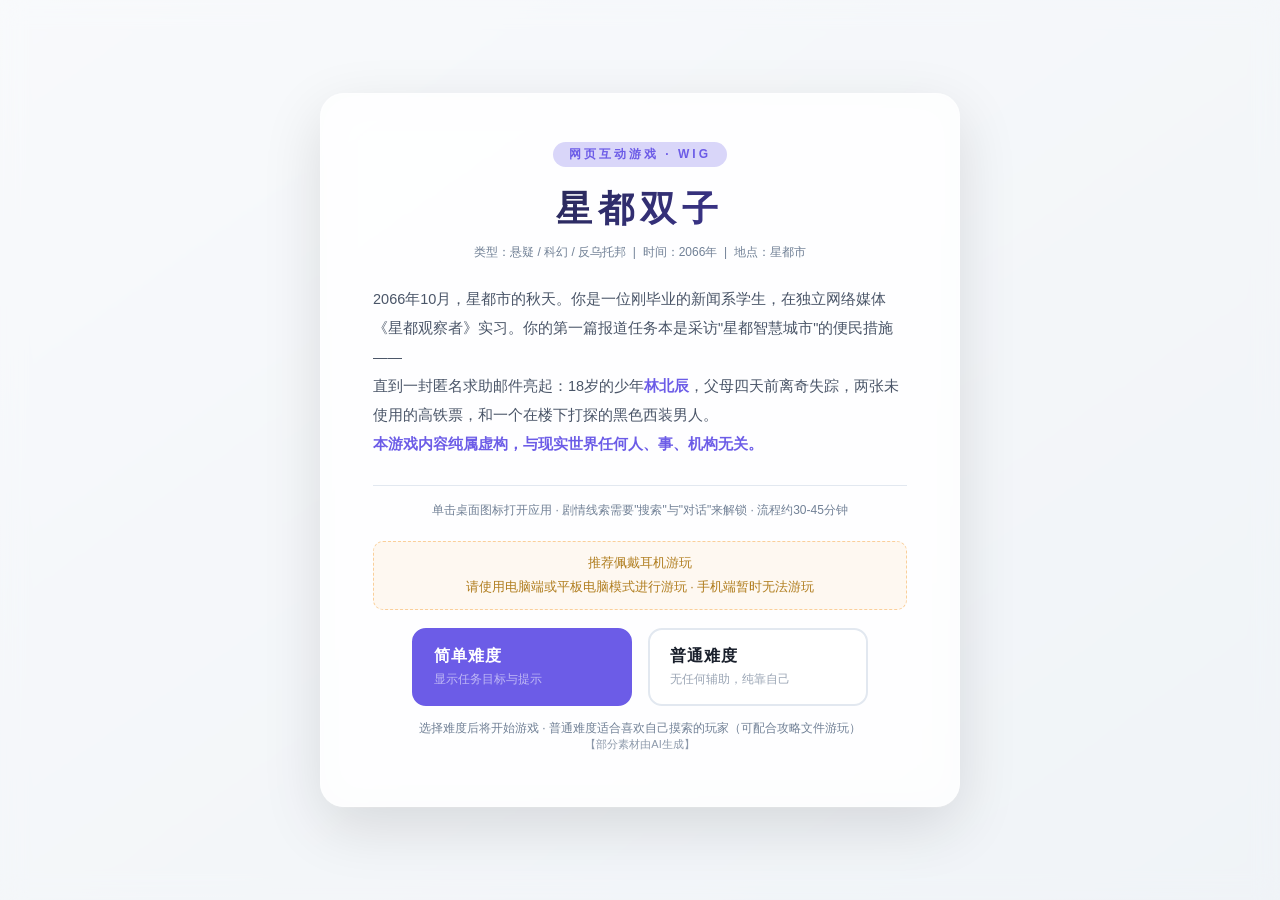
==== commit 10dd0550: "Add files via upload" ====
--- a/index.html
+++ b/index.html
@@ -3,12 +3,12 @@
 <head>
 <meta charset="UTF-8">
 <meta name="viewport" content="width=device-width, initial-scale=1.0">
-<title>星都OS 2066 — 《代号：双子》</title>
+<title>星都OS 2066 — 《星都双子》</title>
 <link rel="stylesheet" href="style.css">
 </head>
 <body>
 
-<!-- ============ 开机画面 ============ -->
+
 <div id="boot-screen" class="fullscreen-layer">
   <div class="boot-inner">
     <div class="boot-logo"><img src="assets/os_logo.png" alt="星都OS"></div>
@@ -19,11 +19,11 @@
   </div>
 </div>
 
-<!-- ============ 序章叙事 ============ -->
+
 <div id="intro-screen" class="fullscreen-layer hidden">
   <div class="intro-card">
     <div class="intro-tag">网页互动游戏 · WIG</div>
-    <h2>代号：双子</h2>
+    <h2>星都双子</h2>
     <p class="intro-meta">类型：悬疑 / 科幻 / 反乌托邦 &nbsp;|&nbsp; 时间：2066年 &nbsp;|&nbsp; 地点：星都市</p>
     <div class="intro-body">
       <p>2066年10月，星都市的秋天。你是一位刚毕业的新闻系学生，在独立网络媒体《星都观察者》实习。你的第一篇报道任务本是采访"星都智慧城市"的便民措施——</p>
@@ -52,28 +52,62 @@
   </div>
 </div>
 
-<!-- ============ 应聘通过 · 入职剧情（开启星都OS前） ============ -->
+
 <div id="hire-screen" class="fullscreen-layer hidden">
-  <div class="hire-card">
-    <div class="hire-tag">星都观察者 · 编辑部</div>
-    <h2>录用通知</h2>
-    <p class="hire-meta">实习记者岗位 · 入职编号 XD-1024 · 2066-10-12</p>
-    <div class="hire-body">
-      <p>投出去的简历在第十七个夜晚有了回音——不是自动回复，是<b>陈姐</b>亲自发来的录用通知：</p>
-      <div class="hire-quote">「你的笔头够快，胆子够大。明天九点，来编辑部报到。」</div>
-      <p>三轮面试，五个竞争者，最后只剩你一个人站在主编办公室。陈姐只问了你一个问题：</p>
-      <div class="hire-qa">
-        <span class="hq-q">「如果给你一台电脑，你能查到什么？」</span>
-        <span class="hq-a">「真相。」</span>
+  <div class="hire-chat" id="hire-chat">
+    <div class="hc-head">
+      <span class="hc-back">‹</span>
+      <div class="hc-avatar hc-boss">陈</div>
+      <div class="hc-info">
+        <div class="hc-name">陈姐 <span class="hc-tag">主编</span></div>
+        <div class="hc-org">星都观察者 · <span class="hc-read">● 已读</span> · 2066-10-11 10:01</div>
       </div>
-      <p>他们需要一个能操作政务云的实习生——你的星都OS 2066 账号与工牌，会在入职当天发放。</p>
     </div>
-    <button class="btn btn-primary btn-lg" data-action="hire-start"> 确认入职 · 开启星都OS</button>
-    <div class="hire-note">入职后你将获得星都OS 2066 政务云账号 · </div>
+    
+    <div class="hc-resume-bar" id="hc-resume-bar">
+      <div class="hrb-head" data-action="toggle-resume">
+        <span>📄 你的简历 · <b class="hrb-name">沈砚</b></span>
+        <span class="hrb-fold">▾</span>
+      </div>
+      <div class="hrb-body">
+        <div class="hr-row"><span>姓名</span><b>沈砚</b></div>
+        <div class="hr-row"><span>学历</span><b>星都传媒大学 · 新闻系 2066届</b></div>
+        <div class="hr-row"><span>实习经历</span><b>星都电视都市频道新闻部（被裁）</b></div>
+        <div class="hr-row"><span>代表作</span><b>《城中村拆迁手记》· 未刊稿 <span class="hrb-link" data-action="doc-read">试读</span></b></div>
+        <div class="hr-row"><span>技能</span><b>深访 / 数据整理 / 基础反侦察</b></div>
+        <div class="hr-row"><span>期望薪资</span><b>面议</b></div>
+      </div>
+    </div>
+    <div class="hc-messages" id="hc-messages"></div>
+    <div class="hc-input">
+      <div class="hc-input-bar" id="hc-input-bar"><span class="hc-input-text" id="hc-input-text">...</span></div>
+      <div class="hc-action" id="hc-action"></div>
+    </div>
+  </div>
+
+  
+  <div class="hire-card-wrap hidden" id="hire-card-wrap">
+    <div class="hire-card">
+      <div class="hire-tag">星都观察者 · 编辑部</div>
+      <h2>录用通知</h2>
+      <p class="hire-meta">实习记者岗位 · 入职编号 XD-1024 · 2066-10-12</p>
+      <div class="hire-body">
+        <p>投出去的简历在第十七个夜晚有了回音——不是自动回复，是<b>陈姐</b>亲自发来的录用通知：</p>
+        <div class="hire-quote">「你的笔头够快，胆子够大。明天九点，来编辑部报到。」</div>
+        <p>三轮面试，五个竞争者，最后只剩你一个人站在主编办公室。陈姐只问了你一个问题：</p>
+        <div class="hire-qa">
+          <span class="hq-q">「如果给你一台电脑，你能查到什么？」</span>
+          <span class="hq-a">「真相。」</span>
+        </div>
+        <p>他们需要一个能操作政务云的实习生——你的星都OS 2066 账号与工牌，会在入职当天发放。</p>
+      </div>
+      <button class="btn btn-primary btn-lg" data-action="hire-start"> 确认入职 · 开启星都OS</button>
+      <div class="hire-note">入职后你将获得星都OS 2066 政务云账号 · 你的第一篇报道任务已经派发</div>
+    </div>
   </div>
 </div>
 
-<!-- ============ 桌面 ============ -->
+
 <div id="desktop" class="hidden">
   <div class="desktop-wallpaper">
     <div class="wall-city"></div>
@@ -86,10 +120,10 @@
 
   <div id="icon-area"></div>
 
-  <!-- 任务目标面板（右侧竖排，可收起） -->
+  
   <div id="objective-panel" data-action="open-objectives">
     <div class="op-head">
-      <span class="op-title">◎ 任务目标</span>
+      <span class="op-title">任务目标</span>
       <span class="op-arrow">线索 ›</span>
       <span class="op-collapse" data-action="toggle-objective" title="收起 / 展开">‹</span>
     </div>
@@ -97,7 +131,7 @@
     <ul class="op-list" id="objective-list"></ul>
   </div>
 
-  <!-- 任务栏 -->
+  
   <div id="taskbar">
     <div class="tb-start" data-action="open-start">✦ 开始</div>
     <div class="tb-divider"></div>
@@ -107,32 +141,32 @@
     </div>
   </div>
 
-  <!-- 开始菜单 -->
+  
   <div id="start-menu" class="hidden">
-    <div class="sm-header">星都 OS · 用户：实习记者</div>
+    <div class="sm-header">星都 OS · 用户：沈砚（实习记者）</div>
     <div id="sm-app-list"></div>
   </div>
 
-  <!-- 窗口容器 -->
+  
   <div id="window-layer"></div>
 </div>
 
-<!-- ============ 通用模态 ============ -->
+
 <div id="modal-layer" class="hidden">
   <div id="modal-box"></div>
 </div>
 
-<!-- ============ 监控面板（结局二） ============ -->
+
 <div id="monitor-screen" class="fullscreen-layer hidden">
   <div class="monitor-inner" id="monitor-inner"></div>
 </div>
 
-<!-- ============ 新闻插播（结局一过渡） ============ -->
+
 <div id="newsburst-screen" class="fullscreen-layer hidden">
   <div class="newsburst-inner" id="newsburst-inner"></div>
 </div>
 
-<!-- ============ 猫眼视角 ============ -->
+
 <div id="peephole-screen" class="fullscreen-layer hidden">
   <div class="peep-desc" id="peep-desc"></div>
   <div class="peep-caption" id="peep-caption">门外站着一个和你一模一样的少年。他的眼神，很冷。</div>
@@ -140,18 +174,19 @@
   <button class="btn btn-primary" data-action="close-peephole">放下猫眼</button>
 </div>
 
-<!-- ============ 结局画面 ============ -->
+
 <div id="ending-screen" class="fullscreen-layer hidden">
   <div class="ending-inner">
     <div class="ending-tag" id="ending-tag">结局达成</div>
     <h2 id="ending-title"></h2>
     <div class="ending-body" id="ending-body"></div>
     <div class="ending-quote" id="ending-quote"></div>
-    <button class="btn btn-primary btn-lg" data-action="restart">重新开始</button>
+    <button class="btn btn-primary btn-lg" id="ending-main-btn" data-action="to-intro">回到简介</button>
+    <div class="ending-tip">回到简介可快速体验其他结局</div>
   </div>
 </div>
 
-<!-- ============ 提示气泡 ============ -->
+
 <div id="toast-area"></div>
 
 <script src="game.js"></script>
--- a/style.css
+++ b/style.css
@@ -1,6 +1,4 @@
-/* ================================================================
-   星都OS 2066 —— 《代号：双子》 现代毛玻璃风格 UI
-   ================================================================ */
+
 :root {
   --bg-start: #eef2f7;
   --bg-end: #d9e2ec;
@@ -40,7 +38,7 @@
 .hidden { display: none !important; }
 b { color: var(--accent); }
 
-/* ---------------- 全屏层 ---------------- */
+
 .fullscreen-layer {
   position: fixed; inset: 0; z-index: 9000;
   display: flex; align-items: center; justify-content: center;
@@ -48,7 +46,7 @@
   backdrop-filter: blur(12px);
   -webkit-backdrop-filter: blur(12px);
 }
-/* 通用模态层（远程连接 / 保险箱密码 / 后台登录等弹窗） */
+
 #modal-layer {
   position: fixed; inset: 0; z-index: 9500;
   display: flex; align-items: center; justify-content: center;
@@ -92,7 +90,7 @@
 .btn-lg { padding: 12px 34px; font-size: 16px; border-radius: 12px; }
 .btn:disabled { opacity: 0.4; cursor: not-allowed; }
 
-/* ---------------- 开机画面 ---------------- */
+
 .boot-inner { text-align: center; }
 .boot-logo { font-size: 56px; color: var(--accent); animation: pulse 2s infinite; }
 .boot-logo img { width: 104px; height: 104px; border-radius: 24px; box-shadow: 0 12px 36px rgba(108, 92, 231, 0.45), inset 0 1px 0 rgba(255,255,255,0.35); }
@@ -127,7 +125,7 @@
 }
 .boot-msg { color: var(--dim); font-size: 12px; font-family: var(--mono); }
 
-/* ---------------- 序章 ---------------- */
+
 .intro-card, .ending-inner, .chapter-inner {
   max-width: 640px; width: 90%;
   background: var(--glass-bg);
@@ -138,6 +136,8 @@
   padding: 48px 52px;
   text-align: center;
   box-shadow: var(--shadow-lg);
+  max-height: 94vh;
+  overflow-y: auto;
 }
 .intro-tag, .ending-tag {
   display: inline-block;
@@ -186,7 +186,7 @@
 }
 .intro-ai { color: var(--dim); font-size: 11px; margin-bottom: 6px; text-align: center; opacity: 0.8; }
 
-/* ===== 应聘通过 · 入职剧情（开启星都OS前） ===== */
+
 #hire-screen { background: rgba(10, 14, 24, 0.82); }
 .hire-card {
   max-width: 620px; width: 90%;
@@ -229,6 +229,120 @@
 .hire-qa .hq-q { color: var(--text); font-size: 13.5px; }
 .hire-qa .hq-a { color: var(--accent); font-weight: 700; font-size: 14px; letter-spacing: 2px; }
 .hire-note { color: var(--dim); font-size: 11.5px; margin-top: 14px; line-height: 1.7; }
+
+
+#hire-screen { background: rgba(10, 14, 24, 0.82); }
+.hire-chat {
+  width: min(540px, 94vw); height: min(78vh, 660px);
+  display: flex; flex-direction: column;
+  background: #fff; border-radius: 18px; overflow: hidden;
+  box-shadow: var(--shadow-lg);
+  animation: hire-in .45s ease-out;
+}
+.hc-head {
+  display: flex; align-items: center; gap: 12px;
+  padding: 12px 16px; background: #fff;
+  border-bottom: 1px solid #eef0f3; flex-shrink: 0;
+}
+.hc-back { font-size: 24px; color: #1a202c; cursor: pointer; line-height: 1; padding-right: 2px; }
+.hc-avatar {
+  width: 46px; height: 46px; border-radius: 50%;
+  display: flex; align-items: center; justify-content: center;
+  font-size: 18px; font-weight: 700; color: #fff; flex-shrink: 0;
+}
+.hc-boss { background: linear-gradient(135deg, #6c5ce7, #a29bfe); }
+.hc-me { background: linear-gradient(135deg, #00be6c, #35d98a); }
+.hc-avatar.small { width: 34px; height: 34px; font-size: 13px; }
+.hc-name { font-size: 16px; font-weight: 700; color: #1a202c; display: flex; gap: 6px; align-items: center; }
+.hc-tag { font-size: 10px; background: #00be6c; color: #fff; border-radius: 4px; padding: 1px 6px; font-weight: 600; }
+.hc-org { font-size: 11.5px; color: #8a94a6; margin-top: 2px; }
+.hc-read { color: #00be6c; }
+.hc-messages {
+  flex: 1; overflow-y: auto; background: #f5f6f8;
+  padding: 14px 14px 10px; display: flex; flex-direction: column; gap: 10px;
+  scroll-behavior: smooth;
+}
+.hc-ts { align-self: center; font-size: 11px; color: #a7b0bd; margin: 2px 0; }
+.hc-row { display: flex; align-items: flex-start; gap: 8px; max-width: 84%; animation: hc-pop .25s ease-out; }
+.hc-row.me { align-self: flex-end; flex-direction: row-reverse; }
+@keyframes hc-pop { from { opacity: 0; transform: translateY(6px); } to { opacity: 1; transform: none; } }
+.hc-bubble {
+  padding: 10px 13px; border-radius: 12px;
+  font-size: 13.5px; line-height: 1.75;
+  white-space: pre-line; color: #1a202c; word-break: break-word;
+}
+.hc-row.boss .hc-bubble { background: #fff; border-top-left-radius: 4px; box-shadow: 0 1px 2px rgba(0,0,0,.05); }
+.hc-row.me .hc-bubble { background: linear-gradient(135deg, #00be6c, #2fce83); color: #fff; border-top-right-radius: 4px; }
+.hc-typing { display: flex; gap: 4px; align-items: center; padding: 12px 14px; background: #fff; border-radius: 12px; border-top-left-radius: 4px; }
+.hc-typing i { width: 6px; height: 6px; border-radius: 50%; background: #b8c0cc; animation: hc-blink 1s infinite; }
+.hc-typing i:nth-child(2) { animation-delay: .15s; }
+.hc-typing i:nth-child(3) { animation-delay: .3s; }
+@keyframes hc-blink { 0%, 60%, 100% { opacity: .3; } 30% { opacity: 1; } }
+.hc-input { padding: 10px 14px 14px; background: #fff; border-top: 1px solid #eef0f3; flex-shrink: 0; }
+.hc-input-bar {
+  display: flex; align-items: center; gap: 8px;
+  background: #f5f6f8; border-radius: 20px;
+  padding: 9px 14px; font-size: 13px; color: #8a94a6;
+}
+.hc-sent { color: #00be6c; font-weight: 600; }
+.hc-action { margin-top: 10px; display: flex; justify-content: center; }
+
+.hc-resume { border: 1px solid #e4e8ef; border-radius: 12px; background: #fff; overflow: hidden; box-shadow: 0 1px 3px rgba(0,0,0,.04); }
+.hc-resume .hr-head { display: flex; justify-content: space-between; align-items: center; padding: 10px 14px; font-size: 13.5px; font-weight: 700; color: #1a202c; cursor: pointer; user-select: none; }
+.hc-resume .hr-fold { color: #8a94a6; font-size: 12px; transition: transform .2s; }
+.hc-resume.folded .hr-fold { transform: rotate(-90deg); }
+.hc-resume.folded .hr-body { display: none; }
+.hc-resume .hr-body { padding: 0 14px 12px; }
+.hc-resume .hr-row { display: flex; justify-content: space-between; gap: 12px; padding: 5px 0; font-size: 12.5px; color: #4a5568; border-top: 1px dashed #eef0f3; }
+.hc-resume .hr-row:first-child { border-top: none; }
+.hc-resume .hr-row b { color: #1a202c; font-weight: 600; text-align: right; }
+
+.hire-card-wrap {
+  position: absolute; inset: 0; z-index: 20;
+  display: flex; align-items: center; justify-content: center;
+  background: rgba(10, 14, 24, 0.55);
+  backdrop-filter: blur(6px);
+  -webkit-backdrop-filter: blur(6px);
+  animation: hire-in .4s ease-out;
+}
+.hire-card-wrap.hidden { display: none; }
+.hire-card-wrap .hire-card { animation: none; }
+
+
+.hc-resume-bar {
+  flex-shrink: 0;
+  background: #fafbfc;
+  border-bottom: 1px solid #eef0f3;
+  font-size: 12px;
+}
+.hc-resume-bar .hrb-head {
+  display: flex; justify-content: space-between; align-items: center;
+  padding: 8px 16px; cursor: pointer; user-select: none;
+  color: #4a5568; font-weight: 600;
+}
+.hc-resume-bar .hrb-name { color: #00be6c; font-weight: 700; }
+.hc-resume-bar .hrb-fold { color: #8a94a6; font-size: 11px; transition: transform .2s; }
+.hc-resume-bar.folded .hrb-fold { transform: rotate(-90deg); }
+.hc-resume-bar.folded .hrb-body { display: none; }
+.hc-resume-bar .hrb-body {
+  display: grid; grid-template-columns: 1fr 1fr; gap: 2px 20px;
+  padding: 0 16px 10px;
+}
+.hc-resume-bar .hr-row {
+  display: flex; justify-content: space-between; gap: 10px;
+  padding: 3px 0; font-size: 11.5px; color: #8a94a6;
+}
+.hc-resume-bar .hr-row b { color: #1a202c; font-weight: 600; text-align: right; }
+
+
+.hc-choices { display: flex; flex-direction: column; gap: 8px; width: 100%; }
+.hc-choice {
+  width: 100%; text-align: left; justify-content: flex-start;
+  background: #f5f6f8; border: 1px solid #e4e8ef; color: #1a202c;
+  border-radius: 10px; padding: 9px 14px; font-size: 13px; line-height: 1.5;
+  transition: all .15s;
+}
+.hc-choice:hover { background: #eef8f2; border-color: #00be6c; color: #00563a; }
 .diff-row { display: flex; gap: 16px; justify-content: center; margin-bottom: 14px; }
 .diff-btn {
   flex: 1; max-width: 220px;
@@ -253,7 +367,7 @@
 }
 .qr-note { font-size: 13px; color: var(--text-secondary); line-height: 1.8; display: flex; flex-direction: column; gap: 8px; align-items: center; }
 
-/* ---------------- 桌面 ---------------- */
+
 #desktop { position: fixed; inset: 0; }
 .desktop-wallpaper {
   position: absolute; inset: 0; overflow: hidden;
@@ -262,7 +376,7 @@
     radial-gradient(ellipse 800px 500px at 20% 80%, rgba(56,189,248,0.06), transparent 55%),
     linear-gradient(160deg, #eef2f7 0%, #e2e8f0 100%);
 }
-/* 城市轮廓 - 更淡雅 */
+
 .wall-city {
   position: absolute; bottom: 0; left: 0; right: 0; height: 30%;
   background:
@@ -308,7 +422,7 @@
   margin-top: 4px;
 }
 
-/* ---------------- 桌面图标（现代圆形风格） ---------------- */
+
 #icon-area {
   position: absolute; top: 20px; left: 20px; bottom: 120px;
   display: grid; grid-template-columns: 80px; grid-template-rows: repeat(5, auto);
@@ -355,7 +469,7 @@
   box-shadow: 0 2px 8px rgba(252, 129, 129, 0.4);
 }
 
-/* ---------------- 任务目标 · 右侧竖排面板 ---------------- */
+
 #objective-panel {
   position: absolute; right: 16px; top: 76px; z-index: 600;
   width: 264px; max-height: calc(100vh - 200px);
@@ -402,7 +516,7 @@
 #objective-panel .op-list li.current { color: var(--text); font-weight: 600; background: rgba(108,92,231,0.08); }
 #objective-panel .op-list li.current::before { background: var(--accent); box-shadow: 0 0 0 3px var(--accent-glow); }
 
-/* 折叠按钮 + 收起态 */
+
 #objective-panel .op-head { display: flex; align-items: center; justify-content: space-between; gap: 6px; }
 #objective-panel .op-collapse {
   cursor: pointer; font-size: 13px; color: var(--dim);
@@ -425,7 +539,7 @@
 #objective-panel.collapsed .op-list { display: none; }
 #objective-panel.collapsed .op-collapse { transform: rotate(180deg); }
 
-/* 任务目标 · 窗口列表（目标窗口内） */
+
 .obj-list {
   list-style: none; margin: 14px 0; padding: 0;
   display: flex; flex-direction: column; gap: 8px;
@@ -444,7 +558,7 @@
 }
 .obj-list li.current::before { content: "▶ "; color: var(--accent); font-size: 11px; }
 
-/* ---------------- 任务栏 ---------------- */
+
 #taskbar {
   position: absolute; left: 14px; right: 14px; bottom: 10px; height: 50px; z-index: 4000;
   display: flex; align-items: center; justify-content: center; padding: 0 12px; gap: 6px;
@@ -489,7 +603,7 @@
 .tb-clock span { display: block; }
 #clock-time { color: var(--text); font-size: 14px; font-weight: 500; }
 
-/* ---------------- 开始菜单 ---------------- */
+
 #start-menu {
   position: absolute; left: 50%; transform: translateX(-50%); bottom: 68px; width: 340px; z-index: 4500;
   background: rgba(244, 247, 252, 0.78);
@@ -521,7 +635,7 @@
 }
 .sm-item .si-glyph svg { width: 18px; height: 18px; display: block; }
 
-/* ---------------- 窗口 ---------------- */
+
 #window-layer { position: absolute; inset: 0; pointer-events: none; }
 .window {
   position: absolute; min-width: 420px; min-height: 300px;
@@ -564,7 +678,7 @@
 .win-body::-webkit-scrollbar { width: 6px; }
 .win-body::-webkit-scrollbar-thumb { background: #cbd5e0; border-radius: 4px; }
 
-/* 应用加载占位 */
+
 .app-loading {
   height: 100%; display: flex; flex-direction: column; gap: 14px;
   align-items: center; justify-content: center;
@@ -577,11 +691,11 @@
 }
 @keyframes al-spin { to { transform: rotate(360deg); } }
 
-/* 任务栏新邮件闪烁 */
+
 #taskbar.tb-flash .tb-clock { animation: tb-blink 0.5s step-end 6; }
 @keyframes tb-blink { 50% { color: var(--danger); } }
 
-/* ---------------- 通用应用内样式 ---------------- */
+
 .app-root { padding: 20px 24px; overflow-y: auto; height: 100%; box-sizing: border-box; }
 .app-title { font-size: 17px; font-weight: 600; margin-bottom: 4px; letter-spacing: 0.5px; }
 .app-sub { font-size: 12px; color: var(--dim); margin-bottom: 14px; }
@@ -602,7 +716,7 @@
 .mono { font-family: var(--mono); }
 .locked-note { font-size: 12px; color: var(--dim); font-style: italic; }
 
-/* ---------------- 邮件客户端 ---------------- */
+
 .mail-layout { display: flex; height: 100%; }
 .mail-list {
   width: 260px; border-right: 1px solid var(--line);
@@ -634,9 +748,9 @@
 }
 .mail-search input:focus { border-color: var(--accent); box-shadow: 0 0 0 3px var(--accent-glow); }
 
-/* ---------------- 浏览器 · 现实搜索引擎UI ---------------- */
-
-/* —— 浏览器顶栏（真实浏览器风格）—— */
+
+
+
 .browser-top {
   display: flex; align-items: center; gap: 6px;
   padding: 7px 10px;
@@ -672,7 +786,7 @@
 .browser-page::-webkit-scrollbar-thumb { background: #dadce0; border-radius: 4px; }
 .browser-page::-webkit-scrollbar-thumb:hover { background: #bdc1c6; }
 
-/* —— 搜索首页 —— */
+
 .se-home {
   min-height: 100%; display: flex; flex-direction: column;
   align-items: center; padding-top: 70px; position: relative;
@@ -729,7 +843,7 @@
 }
 .se-buttons button:hover { border-color: #dadce0; box-shadow: 0 1px 2px rgba(0,0,0,0.1); color: #202124; }
 
-/* —— 热搜榜 —— */
+
 .se-hot {
   width: 584px; max-width: 92%; margin-top: 28px;
   background: #fff; border: 1px solid #ebebeb; border-radius: 12px;
@@ -762,7 +876,7 @@
 .se-hot-tag.new { background: #4285f4; color: #fff; }
 .se-hot-tag.hot { background: #ff7a45; color: #fff; }
 
-/* —— 搜索历史 —— */
+
 .search-history {
   width: 584px; max-width: 92%; margin-top: 20px; text-align: left;
 }
@@ -784,7 +898,7 @@
 }
 .search-history .sh-item:hover { border-color: #4285f4; color: #4285f4; background: #fff; }
 
-/* —— 搜索结果页顶栏 —— */
+
 .se-results-top {
   display: flex; align-items: center; gap: 16px;
   padding: 10px 24px; border-bottom: 1px solid #ebebeb;
@@ -812,7 +926,7 @@
   padding: 10px 24px 0; font-size: 12px; color: #70757a;
 }
 
-/* —— 搜索结果条目 —— */
+
 .se-results-body { padding: 0 24px 20px; max-width: 720px; }
 .se-result {
   padding: 10px 0; margin-bottom: 4px; cursor: pointer;
@@ -840,7 +954,7 @@
   background: #fef7e0; color: #b06000; margin-left: 6px; font-weight: 500;
 }
 
-/* —— 相关搜索 —— */
+
 .se-related {
   margin-top: 16px; padding: 16px; background: #f8f9fa;
   border-radius: 10px; border: 1px solid #ebebeb;
@@ -854,7 +968,7 @@
 }
 .se-related-item:hover { border-color: #1a73e8; color: #1a73e8; background: #e8f0fe; }
 
-/* —— 分页 —— */
+
 .se-pagination {
   display: flex; justify-content: center; align-items: center; gap: 2px;
   padding: 24px 0 12px;
@@ -869,7 +983,7 @@
 .se-page.active { background: #1a73e8; color: #fff; border-color: #1a73e8; font-weight: 600; }
 .se-page-dots { color: #5f6368; padding: 0 4px; }
 
-/* —— 搜索加载动画 —— */
+
 .se-loading {
   text-align: center; padding: 60px 20px; color: #5f6368; font-size: 14px;
 }
@@ -879,7 +993,7 @@
 }
 @keyframes se-spin { to { transform: rotate(360deg); } }
 
-/* —— 内容页 · 现实网站风格 —— */
+
 .site-page { background: #fff; min-height: 100%; }
 .site-header {
   background: #fff; border-bottom: 1px solid #ebebeb;
@@ -933,7 +1047,7 @@
 .site-footer a { color: #5f6368; cursor: pointer; margin: 0 8px; }
 .site-footer a:hover { color: #1a73e8; }
 
-/* —— 兼容原有 gov-page 样式（增强为现实风格）—— */
+
 .gov-page { background: #fff; padding: 0; }
 .gov-page .web-header {
   padding: 14px 24px; border-bottom: 1px solid #ebebeb; margin-bottom: 0;
@@ -956,7 +1070,7 @@
   border-top: 1px solid #f5f5f5; text-align: center;
 }
 
-/* —— 提示框（现实风格）—— */
+
 .hint-box {
   background: #e8f0fe; border-left: 3px solid #1a73e8;
   padding: 10px 14px; border-radius: 0 6px 6px 0;
@@ -968,9 +1082,10 @@
 .danger-box b { color: #c5221f; }
 .locked-note { font-size: 11px; color: #9aa0a6; margin-left: 8px; }
 
-/* —— 论坛（暗涌）深色地下终端风格 —— */
+
 .dark-forum {
   background: #0b120e; min-height: 100%; color: #a9c9b4;
+  overflow-y: auto;
 }
 .dark-forum .web-header {
   background: linear-gradient(180deg, #080d0a, #0c140f);
@@ -980,7 +1095,7 @@
 .dark-forum .web-header h2 { color: #9fe8b8 !important; font-size: 16px !important; font-weight: 700; letter-spacing: 1px; }
 .dark-forum .web-header .wh-url { color: #4e7a5e !important; font-size: 11px !important; font-family: var(--mono) !important; }
 
-/* 站点头条 / 统计 */
+
 .an-banner {
   padding: 16px 20px; background:
     repeating-linear-gradient(45deg, rgba(74,222,128,0.03) 0 10px, transparent 10px 20px),
@@ -996,7 +1111,7 @@
 }
 .an-stats b { color: #7fd6a0; font-weight: 600; }
 
-/* 邀请码门 */
+
 .forum-gate {
   max-width: 460px; margin: 40px auto; text-align: center;
   padding: 36px; background: #0f1812; border: 1px solid #2c5238;
@@ -1014,7 +1129,7 @@
 .forum-gate .btn-primary { background: #1f3a2a; border-color: #2c5238; color: #9fe8b8; letter-spacing: 4px; }
 .forum-gate .btn-primary:hover { background: #2c5238; }
 
-/* 帖子列表 */
+
 .forum-thread {
   display: flex; gap: 12px; padding: 14px 20px;
   border-bottom: 1px solid #16241b; cursor: pointer; align-items: center;
@@ -1031,7 +1146,7 @@
 .forum-thread .ft-meta { font-size: 11.5px; color: #5e8a70; margin-top: 3px; }
 .ft-rep { margin-left: auto; font-size: 11px; color: #4e7a5e; font-family: var(--mono); white-space: nowrap; }
 
-/* 帖子正文 / 回复 */
+
 .forum-post { font-size: 14px; line-height: 2; color: #b9d4c0; padding: 16px 20px; }
 .forum-post .fp-author { display: flex; gap: 10px; align-items: center; margin-bottom: 12px; }
 .forum-post .fp-author .ft-avatar { width: 32px; height: 32px; font-size: 15px; border-radius: 8px; }
@@ -1047,7 +1162,7 @@
 .dark-forum .pass-error { color: #f87171; }
 .dark-forum .danger { color: #f87171; }
 
-/* —— 星都社交（Facebook 风格）—— */
+
 .fb-page { background: #f0f2f5; min-height: 100%; }
 .fb-topnav {
   position: sticky; top: 0; z-index: 5;
@@ -1105,7 +1220,7 @@
 }
 .social-post .sp-time { font-size: 11px; color: #9aa0a6; margin-bottom: 4px; }
 
-/* —— 新闻报纸（现实风格）—— */
+
 .news-paper {
   max-width: 720px; margin: 0 auto; padding: 24px;
   background: #fff;
@@ -1119,7 +1234,7 @@
 .news-paper h3 { font-size: 20px; font-weight: 700; color: #202124; margin-bottom: 12px; line-height: 1.5; }
 .news-paper p { font-size: 14px; line-height: 2; color: #3c4043; margin-bottom: 10px; text-indent: 2em; }
 
-/* —— 文件卡片（现实风格）—— */
+
 .file-card {
   display: flex; gap: 12px; align-items: center; padding: 12px 14px;
   border: 1px solid #ebebeb; border-radius: 8px; background: #fff;
@@ -1130,7 +1245,7 @@
 .file-card .fc-name { font-size: 13.5px; color: #202124; font-weight: 500; }
 .file-card .fc-meta { font-size: 11px; color: #9aa0a6; margin-top: 2px; }
 
-/* —— 密码框（现实风格）—— */
+
 .pass-box {
   background: #fff; border-radius: 12px; padding: 28px;
   box-shadow: 0 8px 32px rgba(0,0,0,0.12); max-width: 420px; width: 90%;
@@ -1147,7 +1262,7 @@
 .pass-box .pass-error { font-size: 12px; color: #ea4335; min-height: 18px; margin-bottom: 8px; }
 .pass-box .pass-buttons { display: flex; gap: 10px; justify-content: center; margin-top: 8px; }
 
-/* —— 选择框（现实风格）—— */
+
 .choice-box {
   background: #fff; border-radius: 12px; padding: 28px;
   box-shadow: 0 8px 32px rgba(0,0,0,0.12); max-width: 520px; width: 92%;
@@ -1162,11 +1277,9 @@
 .choice-item .ci-title { font-size: 15px; font-weight: 600; color: #202124; margin-bottom: 4px; }
 .choice-item .ci-desc { font-size: 12.5px; color: #5f6368; line-height: 1.7; }
 
-/* ================================================================
-   现代网站UI组件（政府/机构/百科/新闻等页面）
-   ================================================================ */
-
-/* —— 现代网站顶部导航 —— */
+
+
+
 .ms-nav {
   display: flex; align-items: center; justify-content: space-between;
   padding: 0 32px; height: 60px; background: #fff;
@@ -1205,7 +1318,7 @@
 .ms-nav-btn.primary { background: #1a73e8; color: #fff; border-color: #1a73e8; }
 .ms-nav-btn.primary:hover { background: #1557b0; }
 
-/* —— Hero横幅区 —— */
+
 .ms-hero {
   padding: 48px 32px; position: relative; overflow: hidden;
 }
@@ -1243,7 +1356,7 @@
 .ms-hero-btn.outline { background: transparent; color: #fff; border: 1.5px solid rgba(255,255,255,0.6); }
 .ms-hero-btn.outline:hover { background: rgba(255,255,255,0.12); border-color: #fff; }
 
-/* —— 数据统计卡片 —— */
+
 .ms-stats {
   display: grid; grid-template-columns: repeat(auto-fit, minmax(180px, 1fr));
   gap: 16px; padding: 24px 32px; background: #fff;
@@ -1260,7 +1373,7 @@
 .ms-stat.trend-up .ms-stat-num { color: #188038; }
 .ms-stat.trend-down .ms-stat-num { color: #d93025; }
 
-/* —— 功能/服务卡片 —— */
+
 .ms-section { padding: 32px; background: #fff; }
 .ms-section-title {
   font-size: 20px; font-weight: 700; color: #202124; margin-bottom: 6px;
@@ -1290,7 +1403,7 @@
 .ms-card-desc { font-size: 12.5px; color: #5f6368; line-height: 1.7; }
 .ms-card-arrow { font-size: 11px; color: #1a73e8; margin-top: 10px; font-weight: 600; }
 
-/* —— 新闻/文章列表 —— */
+
 .ms-news-list { display: flex; flex-direction: column; gap: 0; }
 .ms-news-item {
   display: flex; gap: 16px; padding: 16px 0; border-bottom: 1px solid #f1f3f4;
@@ -1311,7 +1424,7 @@
   font-weight: 600; background: #e8f0fe; color: #1a73e8;
 }
 
-/* —— 进度条/数据条 —— */
+
 .ms-progress { margin: 12px 0; }
 .ms-progress-label { display: flex; justify-content: space-between; font-size: 12px; margin-bottom: 4px; }
 .ms-progress-label .name { color: #5f6368; font-weight: 500; }
@@ -1323,7 +1436,7 @@
 .ms-progress-fill.orange { background: linear-gradient(90deg, #e8710a, #fbbc04); }
 .ms-progress-fill.red { background: linear-gradient(90deg, #d93025, #ea4335); }
 
-/* —— 信息提示条 —— */
+
 .ms-alert {
   padding: 14px 18px; border-radius: 10px; margin: 16px 0;
   display: flex; gap: 12px; align-items: flex-start; font-size: 13px; line-height: 1.7;
@@ -1334,7 +1447,7 @@
 .ms-alert.success { background: #e6f4ea; border-left: 4px solid #188038; color: #0d652d; }
 .ms-alert-icon { font-size: 18px; flex-shrink: 0; }
 
-/* —— 百科信息框 —— */
+
 .ms-infobox {
   float: right; width: 280px; margin: 0 0 16px 24px;
   background: #f8f9fa; border: 1px solid #e8eaed; border-radius: 10px; overflow: hidden;
@@ -1350,7 +1463,7 @@
 .ms-infobox-row .k { color: #5f6368; width: 80px; flex-shrink: 0; font-weight: 500; }
 .ms-infobox-row .v { color: #202124; flex: 1; }
 
-/* —— 现代网站页脚 —— */
+
 .ms-footer {
   background: #202124; color: #9aa0a6; padding: 32px;
 }
@@ -1371,7 +1484,7 @@
 }
 .ms-footer-brand { color: #e8eaed; font-weight: 700; font-size: 14px; }
 
-/* —— 双栏布局 —— */
+
 .ms-twocol { display: flex; gap: 24px; padding: 24px 32px; background: #fff; }
 .ms-twocol-main { flex: 1; min-width: 0; }
 .ms-twocol-side { width: 280px; flex-shrink: 0; }
@@ -1387,7 +1500,7 @@
 .ms-side-link:last-child { border-bottom: none; }
 .ms-side-link:hover { color: #1a73e8; }
 
-/* ---------------- 星途地图 ---------------- */
+
 .map-view {
   position: relative; border-radius: 16px; overflow: hidden;
   border: 1px solid var(--line);
@@ -1419,7 +1532,7 @@
 }
 .map-pin:hover .mp-label { color: var(--accent); border-color: var(--accent-light); box-shadow: var(--shadow-md); }
 
-/* 街景 */
+
 .street-view {
   position: relative; height: 300px; border-radius: 16px; overflow: hidden;
   border: 1px solid var(--line); margin-bottom: 14px;
@@ -1466,7 +1579,7 @@
     radial-gradient(1.5px 1.5px at 55% 78%, rgba(120,140,160,0.3) 0 40%, transparent 60%);
 }
 
-/* 拨号面板 */
+
 .phone-panel {
   margin-top: 14px; border: 1px solid var(--line); border-radius: 14px;
   padding: 16px 18px; background: rgba(255,255,255,0.55);
@@ -1489,7 +1602,7 @@
 .dial-key:disabled { opacity: 0.4; cursor: not-allowed; }
 .phone-msg { text-align: center; font-size: 12.5px; color: var(--dim); margin-top: 12px; min-height: 18px; line-height: 1.8; }
 
-/* ---------------- 云盘 / 文件 ---------------- */
+
 .file-grid { display: grid; grid-template-columns: repeat(auto-fill, minmax(150px, 1fr)); gap: 14px; }
 .file-card {
   padding: 16px 10px; text-align: center; border-radius: 14px;
@@ -1527,7 +1640,7 @@
 .photo-frame.flipped .pf-hover-reveal { opacity: 1; }
 .pf-hint { text-align: center; font-size: 11.5px; color: var(--dim); margin-top: 10px; }
 
-/* 网盘解锁 / 密码 */
+
 .pass-hint { font-size: 13px; color: var(--text-secondary); line-height: 1.9; margin-top: 10px; }
 .pass-hint b { color: var(--accent); }
 .pass-input { display: flex; gap: 10px; margin-top: 14px; }
@@ -1539,16 +1652,79 @@
 }
 .pass-input input:focus { border-color: var(--accent); box-shadow: 0 0 0 4px var(--accent-glow); }
 .pass-error { margin-top: 12px; font-size: 12.5px; color: var(--danger-dim); min-height: 18px; line-height: 1.8; }
-/* 面包屑 */
+
 .file-crumb { font-size: 12px; color: var(--dim); margin-bottom: 14px; font-family: var(--mono); }
 .file-crumb b { color: var(--accent); }
-/* 文本文件 */
+
+.mail-shot {
+  background: #f4f7fb; border: 1px solid #c6d2e0; border-radius: 12px;
+  overflow: hidden; box-shadow: 0 2px 10px rgba(20,40,70,0.12);
+  margin-bottom: 10px;
+}
+.mail-shot .ms-titlebar {
+  display: flex; align-items: center; gap: 10px; justify-content: space-between;
+  background: linear-gradient(180deg, #eef3f9, #dde6f0);
+  border-bottom: 1px solid #c6d2e0; padding: 9px 14px;
+  font-size: 12.5px; color: #33475e; font-weight: 600;
+}
+.mail-shot .ms-dots { display: inline-flex; gap: 5px; }
+.mail-shot .ms-dots i { width: 10px; height: 10px; border-radius: 50%; background: #ff5f57; display: block; }
+.mail-shot .ms-dots i:nth-child(2) { background: #febc2e; }
+.mail-shot .ms-dots i:nth-child(3) { background: #28c840; }
+.mail-shot .ms-min { font-size: 12px; color: #7a8ba0; font-weight: 400; }
+.mail-shot .ms-sub { font-size: 11.5px; color: #5d7188; padding: 8px 14px; background: #eaf0f7; border-bottom: 1px solid #d4deea; font-family: var(--mono); }
+.mail-shot .ms-item { padding: 10px 14px; border-bottom: 1px solid #e2e9f2; background: #fff; }
+.mail-shot .msm-head { font-size: 12.5px; color: #33475e; margin-bottom: 5px; }
+.mail-shot .msm-head b { color: #1a6feb; }
+.mail-shot .msm-time { float: right; font-size: 11px; color: #8aa0b8; font-family: var(--mono); }
+.mail-shot .msm-body { font-size: 12.5px; color: #40566d; line-height: 1.9; }
+.mail-shot .ms-ps { padding: 9px 14px; font-size: 12px; color: #8a6a2a; background: #fdf8ec; font-style: italic; }
+
+.chat-envelope {
+  background: #fffdf5; border: 1px solid #e8d9a8; border-radius: 12px;
+  overflow: hidden; box-shadow: 0 3px 14px rgba(120,90,20,0.14);
+  max-width: 420px;
+}
+.chat-envelope .ce-bar {
+  display: flex; justify-content: space-between; align-items: center;
+  background: linear-gradient(180deg, #faf3dd, #f0e4c2);
+  border-bottom: 1px solid #e2d2a0; padding: 8px 14px;
+  font-size: 13px; color: #6b5314; font-weight: 700; letter-spacing: 1px;
+}
+.chat-envelope .ce-tag { font-size: 10.5px; color: #a08a4a; font-weight: 400; font-family: var(--mono); }
+.chat-envelope .ce-body {
+  padding: 14px 16px; font-size: 13px; line-height: 2.05;
+  color: #4a3f28; white-space: normal; font-family: var(--font);
+  text-align: left;
+}
+.chat-envelope .ce-foot { padding: 7px 14px; font-size: 11px; color: #a08a4a; border-top: 1px dashed #e2d2a0; font-family: var(--mono); }
+
+
+.an-dm {
+  margin: 12px 20px 6px; background: #0d1810; border: 1px solid #2c5238;
+  border-radius: 12px; overflow: hidden;
+}
+.an-dm .an-dm-head {
+  display: flex; align-items: center; gap: 8px;
+  padding: 9px 14px; background: #132318; font-size: 13px;
+  color: #9fe8b8; font-weight: 600; letter-spacing: 0.5px;
+}
+.an-dm .an-dm-new {
+  font-size: 10px; color: #082410; background: #4ade80; border-radius: 8px;
+  padding: 1px 8px; font-weight: 700;
+}
+.an-dm .an-dm-body { padding: 12px 14px; font-size: 13px; line-height: 2; color: #b9d4c0; }
+.an-dm .an-dm-foot { padding: 7px 14px; font-size: 11px; color: #4e7a5e; border-top: 1px solid #16241b; font-family: var(--mono); }
+
+
+.gov-morse img { vertical-align: middle; }
+
 .txt-file {
   background: #f7fafc; border: 1px solid var(--line); border-radius: 12px;
   padding: 18px 22px; font-size: 14px; line-height: 2.2; color: var(--text-secondary);
   font-family: var(--mono); white-space: pre-wrap; margin-bottom: 14px;
 }
-/* 聊天记录截图 */
+
 .chat-shot {
   background: #f7fafc; border: 1px solid var(--line); border-radius: 14px;
   padding: 14px 16px; display: flex; flex-direction: column; gap: 8px; margin-bottom: 14px;
@@ -1562,7 +1738,7 @@
 .chat-msg .cm-sender { font-size: 11px; color: var(--accent); font-weight: 600; margin-bottom: 3px; }
 .chat-msg .cm-read { font-size: 10px; color: rgba(255,255,255,0.78); text-align: right; margin-top: 3px; letter-spacing: 0.5px; }
 
-/* ---------------- 远程桌面 ---------------- */
+
 .remote-topbar {
   padding: 10px 16px; background: #edf2f7; border-bottom: 1px solid var(--line);
   font-size: 12px; color: var(--dim); display: flex; gap: 16px; align-items: center;
@@ -1578,7 +1754,7 @@
 .remote-folder .rf-icon { font-size: 44px; }
 .remote-folder .rf-name { font-size: 12.5px; margin-top: 6px; color: var(--text-secondary); }
 
-/* ---------------- 通用登录框（观测站 / 云盘 / 政务解密复用） ---------------- */
+
 .id-login { max-width: 420px; margin: 30px auto; text-align: center; }
 .id-emblem { font-size: 46px; margin-bottom: 10px; }
 .id-form input {
@@ -1588,7 +1764,7 @@
   font-size: 14px; outline: none;
 }
 .id-form input:focus { border-color: var(--accent); box-shadow: 0 0 0 4px var(--accent-glow); }
-/* ---------------- ID系统 · 数据库控制台风格 ---------------- */
+
 .db-app { background: #0d1524; color: #c9d7e8; font-family: var(--mono, monospace); }
 .db-topbar {
   display: flex; align-items: center; gap: 14px; flex-wrap: wrap;
@@ -1678,7 +1854,7 @@
 }
 .score-bar.red { background: #5c2f2f; }
 
-/* ---------------- 语音助手 ---------------- */
+
 .voice-privacy {
   font-size: 11.5px; color: var(--dim); background: rgba(108,92,231,.07);
   border: 1px dashed rgba(108,92,231,.35); border-radius: 10px;
@@ -1712,6 +1888,7 @@
   margin-top: 12px; background: #f7fafc; border: 1px solid var(--line);
   border-radius: 12px; padding: 14px 18px;
   font-size: 13px; line-height: 2; color: var(--text-secondary);
+  max-height: 220px; overflow-y: auto;
 }
 .transcript .t-label { font-size: 11px; color: var(--dim); letter-spacing: 1px; margin-bottom: 6px; font-weight: 600; }
 .vp-panel {
@@ -1727,7 +1904,7 @@
 .vp-result .same { color: var(--accent); font-weight: 600; }
 .vp-result .diff { color: var(--danger-dim); font-weight: 600; }
 
-/* ---------------- 档案库 ---------------- */
+
 .cassette {
   display: flex; align-items: center; gap: 12px;
   border: 1px solid var(--line); background: #f7fafc;
@@ -1738,8 +1915,8 @@
 .cassette .cs-icon { font-size: 26px; }
 .gunshot { text-align: center; color: var(--danger-dim); font-size: 15px; letter-spacing: 6px; margin-top: 10px; animation: pulse 1s infinite; }
 
-/* ---------------- 监控面板（结局二） ---------------- */
-#monitor-screen { flex-direction: column; gap: 16px; background: rgba(0,0,0,0.7); backdrop-filter: blur(8px); }
+
+#monitor-screen { flex-direction: column; gap: 16px; background: rgba(0,0,0,0.7); backdrop-filter: blur(8px); overflow-y: auto; justify-content: flex-start; padding: 30px 0; }
 .monitor-inner { width: min(880px, 94vw); }
 .mon-head { display: flex; align-items: center; gap: 14px; margin-bottom: 14px; }
 .mon-title { font-size: 17px; letter-spacing: 3px; color: #9fe8b8; font-family: var(--mono); }
@@ -1761,11 +1938,16 @@
 .mc-person.hidden-p { opacity: 0; }
 .mon-cam .mc-cap { position: absolute; bottom: 6px; left: 10px; right: 10px; font-size: 11px; color: #a0aec0; font-family: var(--mono); text-shadow: 0 1px 3px #000; }
 .mon-bottom { display: flex; gap: 14px; align-items: stretch; }
+.mon-note {
+  background: #0a120c; border: 1px solid #1e3a28; border-radius: 10px;
+  padding: 10px 16px; font-size: 12px; color: #7fd6a0;
+  font-family: var(--mono); margin-bottom: 12px; letter-spacing: 0.5px;
+}
 .mon-log {
   flex: 1; background: #0a120c; border: 1px solid #1e3a28;
   border-radius: 10px; padding: 12px 16px;
-  font-size: 12.5px; line-height: 1.9; color: #a0aec0;
-  font-family: var(--mono); max-height: 130px; overflow-y: auto;
+  font-size: 13px; line-height: 2; color: #c8d6e0;
+  font-family: var(--mono); max-height: 46vh; overflow-y: auto;
 }
 .mon-actions { display: flex; flex-direction: column; gap: 8px; width: 250px; }
 .mon-actions .btn { font-family: var(--mono); letter-spacing: 0.5px; }
@@ -1777,8 +1959,8 @@
 .mon-static.on { opacity: 0.85; }
 @keyframes static-jitter { 0%{transform:translateY(0)} 100%{transform:translateY(-4px)} }
 
-/* ---------------- 新闻插播（结局一） ---------------- */
-#newsburst-screen { flex-direction: column; background: rgba(255,255,255,0.92); backdrop-filter: blur(12px); }
+
+#newsburst-screen { flex-direction: column; background: rgba(255,255,255,0.92); backdrop-filter: blur(12px); overflow-y: auto; justify-content: flex-start; padding: 30px 0; }
 .newsburst-inner { width: min(860px, 94vw); }
 .nb-tv {
   background: #fff; border: 1px solid var(--line); border-radius: 16px; overflow: hidden;
@@ -1804,7 +1986,7 @@
 @keyframes nb-in { from { opacity: 0; transform: translateY(12px); } to { opacity: 1; transform: none; } }
 .nb-continue { text-align: center; padding: 0 0 26px; }
 
-/* ---------------- 新闻后台 CMS ---------------- */
+
 .cms-header {
   display: flex; align-items: center; justify-content: space-between; gap: 12px;
   padding: 14px 18px; margin-bottom: 16px;
@@ -1848,7 +2030,7 @@
 .editor-area input:focus,
 .editor-area textarea:focus { border-color: var(--accent); box-shadow: 0 0 0 4px var(--accent-glow); }
 
-/* ---------------- 其它工具样式 ---------------- */
+
 .vp-note { font-size: 12px; color: var(--dim); margin-top: 8px; }
 .search-loading { text-align: center; padding: 70px 0 90px; color: var(--dim); font-size: 13px; letter-spacing: 1px; }
 .search-loading .sl-logo { font-size: 30px; margin-bottom: 16px; color: var(--accent); animation: pulse 1s infinite; font-family: var(--mono); }
@@ -1870,17 +2052,18 @@
 .term-body .tl-err { color: #e53e3e; }
 .term-body .tl-ok { color: #38a169; }
 
-/* ---------------- 结局 ---------------- */
-#ending-screen { flex-direction: column; }
+
+#ending-screen { flex-direction: column; overflow-y: auto; justify-content: flex-start; padding: 34px 0; }
 .ending-tag { animation: pulse 2s infinite; }
 .ending-body { text-align: left; font-size: 14.5px; line-height: 2.2; color: var(--text-secondary); margin: 24px 0 18px; }
+.ending-tip { font-size: 12px; color: var(--dim); margin-top: 12px; line-height: 1.8; }
 .ending-quote {
   font-size: 14px; color: var(--accent); font-style: italic; line-height: 2;
   border-left: 3px solid var(--accent); padding-left: 14px; margin-bottom: 30px; text-align: left;
 }
 
-/* ---------------- 猫眼 ---------------- */
-#peephole-screen { flex-direction: column; gap: 22px; background: rgba(0,0,0,0.7); backdrop-filter: blur(12px); }
+
+#peephole-screen { flex-direction: column; gap: 22px; background: rgba(0,0,0,0.7); backdrop-filter: blur(12px); overflow-y: auto; justify-content: flex-start; padding: 40px 0; }
 .peep-desc { color: #e2e8f0; font-size: 14px; max-width: 560px; text-align: center; line-height: 2; }
 .peep-caption { color: #e2e8f0; font-size: 15px; letter-spacing: 1px; }
 .peep-note {
@@ -1889,7 +2072,7 @@
   background: rgba(255,255,255,0.05); font-family: var(--mono);
 }
 
-/* ---------------- 响应式调整 ---------------- */
+
 @media (max-width: 760px) {
   .window { min-width: 0; left: 6px !important; width: calc(100vw - 12px) !important; }
   .mail-list { width: 150px; }
@@ -1902,7 +2085,7 @@
   .mon-bottom { flex-direction: column; }
   .mon-actions { width: 100%; }
 }
-/* ===== Toast 右下角弹出 ===== */
+
 #toast-area {
   position: fixed; right: 24px; bottom: 96px; z-index: 99999;
   display: flex; flex-direction: column; gap: 10px;
@@ -1945,7 +2128,7 @@
 .toast.danger { border-color: rgba(255,90,90,0.45); }
 .toast.danger .t-title { color: #ff9a9a; }
 
-/* ===== 章节 / 时间 顶部横幅 ===== */
+
 .chapter-banner {
   position: fixed; top: 24px; left: 50%; transform: translate(-50%, -24px);
   z-index: 99998; text-align: center; pointer-events: none;
@@ -1974,9 +2157,9 @@
   font-size: 14px; color: #cfe4ff;
 }
 .time-banner.show { opacity: 1; transform: translate(-50%, 0); }
-.time-banner .tb-date { font-weight: 700; color: #fff; }
-
-/* ===== 迷你应用图标（标题栏/任务栏） ===== */
+.time-banner .tb-date { font-weight: 700; color: #fff; }
+
+
 .mini-ic {
   display: inline-flex; align-items: center; justify-content: center;
   width: 18px; height: 18px; border-radius: 5px; flex: 0 0 auto;
@@ -1987,9 +2170,9 @@
 .mini-ic svg { width: 12px; height: 12px; }
 .win-titlebar .mini-ic { margin-right: 7px; }
 .tb-win .mini-ic { margin-right: 5px; width: 18px; height: 18px; }
-.tb-win .mini-ic svg { width: 11px; height: 11px; }
-
-/* ===== 窗口最大化 / 缩放 ===== */
+.tb-win .mini-ic svg { width: 11px; height: 11px; }
+
+
 .window.maximized {
   left: 8px !important; top: 8px !important;
   width: calc(100vw - 16px) !important; height: calc(100vh - 72px) !important;
@@ -2001,9 +2184,9 @@
   background:
     linear-gradient(135deg, transparent 50%, rgba(0,0,0,0.18) 50%, rgba(0,0,0,0.18) 60%, transparent 60%, transparent 70%, rgba(0,0,0,0.18) 70%, rgba(0,0,0,0.18) 80%, transparent 80%);
 }
-.window.maximized .win-resize { display: none; }
-
-/* ===== 远程协助风格 UI ===== */
+.window.maximized .win-resize { display: none; }
+
+
 .rt-sep { opacity: .4; margin: 0 4px; }
 .remote-walltag {
   font-size: 11px; color: #7fb8c8; margin-bottom: 14px;
@@ -2022,9 +2205,9 @@
 .rd-item:hover { background: rgba(255,255,255,.07); }
 .rd-spacer { flex: 1; }
 .rd-close { color: #ff8a8a; cursor: pointer; }
-.rd-close:hover { background: rgba(255,90,90,.15); }
-
-/* ===== Telegram 风格加密频道 ===== */
+.rd-close:hover { background: rgba(255,90,90,.15); }
+
+
 .chat-app.tg { background: #0e1621; }
 .tg-head {
   display: flex; align-items: center; gap: 12px; padding: 10px 16px;
@@ -2050,7 +2233,7 @@
 }
 .tg-inputbar { background: #17212b; border-top: 1px solid #101921; }
 
-/* 聊天基础样式（Telegram 风） */
+
 .chat-app { display: flex; flex-direction: column; height: 100%; }
 .chat-scroll { flex: 1; overflow-y: auto; padding: 14px 16px; }
 .chat-row { display: flex; align-items: flex-end; margin-bottom: 10px; gap: 8px; }
@@ -2070,74 +2253,126 @@
 .voice-wave { display: inline-flex; gap: 2px; align-items: flex-end; }
 .voice-wave::before { content: "▂▄▆▄▂"; letter-spacing: 2px; font-size: 11px; }
 .voice-transcript { font-size: 13px; color: #dfe9f1; line-height: 1.6; padding: 6px 0; border-top: 1px dashed #2c3e50; margin-top: 4px; }
-.voice-saved { font-size: 11px; color: #6bc76b; margin-top: 6px; }
+.voice-saved { font-size: 11px; color: #6bc76b; margin-top: 6px; }
 
 .enc-tape-card {
   background: rgba(255,255,255,0.5); border: 1px dashed #b8a060; border-radius: 10px;
   padding: 14px 16px; margin-top: 6px;
-}
-
-
-/* ===== 星都观察者 独立媒体 ===== */
-.obs-nav{background:#141414;border-bottom:3px solid #e23b3b}
-.obs-nav-inner{display:flex;align-items:center;gap:22px;padding:12px 26px}
-.obs-brand{display:flex;align-items:center;gap:12px}
-.obs-logo{width:40px;height:40px;border-radius:8px;background:#e23b3b;color:#fff;display:flex;align-items:center;justify-content:center;font-size:20px;font-weight:800}
-.obs-brand-name{color:#fff;font-size:17px;font-weight:800;letter-spacing:1px}
-.obs-brand-sub{color:#9a9a9a;font-size:10px;letter-spacing:2px}
-.obs-links{display:flex;gap:18px;flex:1}
-.obs-links a{color:#ccc;font-size:13px;cursor:pointer;padding:4px 2px;border-bottom:2px solid transparent}
-.obs-links a.active{color:#fff;border-bottom-color:#e23b3b}
-.obs-links a:hover{color:#fff}
-.obs-nav-search{display:flex;align-items:center;gap:6px;background:#2a2a2a;border-radius:6px;padding:6px 10px;color:#888}
-.obs-nav-search input{background:transparent;border:0;outline:0;color:#ddd;width:120px;font-size:12px}
-.obs-accent{height:0}
-.obs-hero{background:linear-gradient(135deg,#141414,#2a0d0d);color:#fff;padding:44px 32px}
-.obs-hero-inner{max-width:820px;margin:0 auto}
-.obs-hero-kicker{color:#e23b3b;font-size:12px;letter-spacing:3px;margin-bottom:10px}
-.obs-hero h1{font-size:30px;font-weight:800;margin-bottom:12px;line-height:1.3}
-.obs-hero p{color:#c9c9c9;font-size:14px;line-height:1.9}
-.obs-footer{background:#141414;color:#bbb;margin-top:0}
-.obs-footer-inner{display:flex;justify-content:space-between;gap:30px;padding:28px 32px;flex-wrap:wrap}
-.obs-footer-brand{color:#fff;font-size:16px;font-weight:800;margin-bottom:8px}
-.obs-footer-note{font-size:12px;color:#888;line-height:1.8;max-width:360px}
-.obs-footer-cols{display:flex;gap:40px}
-.obs-footer-cols h5{color:#fff;font-size:12px;margin-bottom:8px}
-.obs-footer-cols a{display:block;color:#999;font-size:12px;padding:3px 0;cursor:pointer}
-.obs-footer-cols a:hover{color:#fff}
-.obs-footer-bottom{border-top:1px solid #2a2a2a;padding:14px 32px;font-size:11px;color:#666}
-
-/* ===== 维基百科风 ===== */
-.wiki-top{background:#fff;border-bottom:1px solid #a2a9b1;padding:10px 0}
-.wiki-top-inner{display:flex;align-items:center;gap:20px;padding:0 24px}
-.wiki-brand{display:flex;align-items:center;gap:10px}
-.wiki-logo{width:36px;height:36px;border-radius:50%;background:linear-gradient(#5b8dd9,#1a4fa0);color:#fff;display:flex;align-items:center;justify-content:center;font-weight:800;font-size:18px}
-.wiki-brand-name{font-size:16px;font-weight:600;color:#000}
-.wiki-brand-sub{font-size:11px;color:#54595d}
-.wiki-search{flex:1;max-width:420px;display:flex;align-items:center;gap:8px;border:1px solid #a2a9b1;border-radius:2px;padding:5px 10px}
-.wiki-search input{flex:1;border:0;outline:0;font-size:13px}
-.wiki-top-links{display:flex;gap:16px;font-size:12.5px;color:#36c}
-.wiki-top-links a{cursor:pointer}
-.wiki-body{display:flex;background:#fff;padding:20px 24px;gap:28px}
-.wiki-main{flex:1;min-width:0}
-.wiki-breadcrumb{font-size:11px;color:#54595d;margin-bottom:6px}
-.wiki-h1{font-size:28px;font-weight:400;color:#000;border-bottom:1px solid #a2a9b1;padding-bottom:6px;font-family:Georgia,serif}
-.wiki-tabrow{display:flex;gap:16px;margin:6px 0 18px;font-size:13px}
-.wiki-tab{color:#36c;cursor:pointer;padding-bottom:4px;border-bottom:2px solid transparent}
-.wiki-tab.active{color:#000;border-bottom-color:#000;cursor:default}
-.wiki-tab.right{margin-left:auto}
-.wiki-main p{font-size:14px;line-height:1.8;color:#202124;margin-bottom:14px}
-.wiki-h2{font-size:20px;font-family:Georgia,serif;color:#000;border-bottom:1px solid #a2a9b1;padding-bottom:4px;margin:22px 0 12px}
-.wiki-h3{font-size:16px;margin:16px 0 8px}
-.wiki-infobox{float:right;width:240px;margin:0 0 16px 24px;background:#f8f9fa;border:1px solid #a2a9b1;padding:10px;font-size:12px}
-.wiki-ib-title{font-weight:700;text-align:center;font-size:14px;background:#d9e8ff;padding:5px;margin:-10px -10px 8px}
-.wiki-ib-img{font-size:48px;text-align:center;padding:14px 0;background:#fff;border:1px solid #ccc;margin-bottom:8px}
-.wiki-infobox table{width:100%;border-collapse:collapse}
-.wiki-infobox th{text-align:left;color:#54595d;padding:3px 6px;vertical-align:top;width:60px;font-weight:400}
-.wiki-infobox td{padding:3px 6px}
-.wiki-refs{clear:both;margin-top:24px;font-size:12.5px}
-.wiki-refs ol{padding-left:20px;color:#54595d}
-.wiki-toc{width:180px;flex-shrink:0;font-size:13px}
-.wiki-toc-title{font-weight:600;margin-bottom:8px}
-.wiki-toc-item{color:#36c;padding:3px 0;cursor:pointer}
-@media(max-width:720px){.wiki-infobox{float:none;width:auto}.wiki-toc{display:none}.obs-links{display:none}}
+}
+
+
+
+.obs-nav{background:#141414;border-bottom:3px solid #e23b3b}
+.obs-nav-inner{display:flex;align-items:center;gap:22px;padding:12px 26px}
+.obs-brand{display:flex;align-items:center;gap:12px}
+.obs-logo{width:40px;height:40px;border-radius:8px;background:#e23b3b;color:#fff;display:flex;align-items:center;justify-content:center;font-size:20px;font-weight:800}
+.obs-brand-name{color:#fff;font-size:17px;font-weight:800;letter-spacing:1px}
+.obs-brand-sub{color:#9a9a9a;font-size:10px;letter-spacing:2px}
+.obs-links{display:flex;gap:18px;flex:1}
+.obs-links a{color:#ccc;font-size:13px;cursor:pointer;padding:4px 2px;border-bottom:2px solid transparent}
+.obs-links a.active{color:#fff;border-bottom-color:#e23b3b}
+.obs-links a:hover{color:#fff}
+.obs-nav-search{display:flex;align-items:center;gap:6px;background:#2a2a2a;border-radius:6px;padding:6px 10px;color:#888}
+.obs-nav-search input{background:transparent;border:0;outline:0;color:#ddd;width:120px;font-size:12px}
+.obs-accent{height:0}
+.obs-hero{background:linear-gradient(135deg,#141414,#2a0d0d);color:#fff;padding:44px 32px}
+.obs-hero-inner{max-width:820px;margin:0 auto}
+.obs-hero-kicker{color:#e23b3b;font-size:12px;letter-spacing:3px;margin-bottom:10px}
+.obs-hero h1{font-size:30px;font-weight:800;margin-bottom:12px;line-height:1.3}
+.obs-hero p{color:#c9c9c9;font-size:14px;line-height:1.9}
+.obs-footer{background:#141414;color:#bbb;margin-top:0}
+.obs-footer-inner{display:flex;justify-content:space-between;gap:30px;padding:28px 32px;flex-wrap:wrap}
+.obs-footer-brand{color:#fff;font-size:16px;font-weight:800;margin-bottom:8px}
+.obs-footer-note{font-size:12px;color:#888;line-height:1.8;max-width:360px}
+.obs-footer-cols{display:flex;gap:40px}
+.obs-footer-cols h5{color:#fff;font-size:12px;margin-bottom:8px}
+.obs-footer-cols a{display:block;color:#999;font-size:12px;padding:3px 0;cursor:pointer}
+.obs-footer-cols a:hover{color:#fff}
+.obs-footer-bottom{border-top:1px solid #2a2a2a;padding:14px 32px;font-size:11px;color:#666}
+
+
+.wiki-top{background:#fff;border-bottom:1px solid #a2a9b1;padding:10px 0}
+.wiki-top-inner{display:flex;align-items:center;gap:20px;padding:0 24px}
+.wiki-brand{display:flex;align-items:center;gap:10px}
+.wiki-logo{width:36px;height:36px;border-radius:50%;background:linear-gradient(#5b8dd9,#1a4fa0);color:#fff;display:flex;align-items:center;justify-content:center;font-weight:800;font-size:18px}
+.wiki-brand-name{font-size:16px;font-weight:600;color:#000}
+.wiki-brand-sub{font-size:11px;color:#54595d}
+.wiki-search{flex:1;max-width:420px;display:flex;align-items:center;gap:8px;border:1px solid #a2a9b1;border-radius:2px;padding:5px 10px}
+.wiki-search input{flex:1;border:0;outline:0;font-size:13px}
+.wiki-top-links{display:flex;gap:16px;font-size:12.5px;color:#36c}
+.wiki-top-links a{cursor:pointer}
+.wiki-body{display:flex;background:#fff;padding:20px 24px;gap:28px}
+.wiki-main{flex:1;min-width:0}
+.wiki-breadcrumb{font-size:11px;color:#54595d;margin-bottom:6px}
+.wiki-h1{font-size:28px;font-weight:400;color:#000;border-bottom:1px solid #a2a9b1;padding-bottom:6px;font-family:Georgia,serif}
+.wiki-tabrow{display:flex;gap:16px;margin:6px 0 18px;font-size:13px}
+.wiki-tab{color:#36c;cursor:pointer;padding-bottom:4px;border-bottom:2px solid transparent}
+.wiki-tab.active{color:#000;border-bottom-color:#000;cursor:default}
+.wiki-tab.right{margin-left:auto}
+.wiki-main p{font-size:14px;line-height:1.8;color:#202124;margin-bottom:14px}
+.wiki-h2{font-size:20px;font-family:Georgia,serif;color:#000;border-bottom:1px solid #a2a9b1;padding-bottom:4px;margin:22px 0 12px}
+.wiki-h3{font-size:16px;margin:16px 0 8px}
+.wiki-infobox{float:right;width:240px;margin:0 0 16px 24px;background:#f8f9fa;border:1px solid #a2a9b1;padding:10px;font-size:12px}
+.wiki-ib-title{font-weight:700;text-align:center;font-size:14px;background:#d9e8ff;padding:5px;margin:-10px -10px 8px}
+.wiki-ib-img{font-size:48px;text-align:center;padding:14px 0;background:#fff;border:1px solid #ccc;margin-bottom:8px}
+.wiki-infobox table{width:100%;border-collapse:collapse}
+.wiki-infobox th{text-align:left;color:#54595d;padding:3px 6px;vertical-align:top;width:60px;font-weight:400}
+.wiki-infobox td{padding:3px 6px}
+.wiki-refs{clear:both;margin-top:24px;font-size:12.5px}
+.wiki-refs ol{padding-left:20px;color:#54595d}
+.wiki-toc{width:180px;flex-shrink:0;font-size:13px}
+.wiki-toc-title{font-weight:600;margin-bottom:8px}
+.wiki-toc-item{color:#36c;padding:3px 0;cursor:pointer}
+@media(max-width:720px){.wiki-infobox{float:none;width:auto}.wiki-toc{display:none}.obs-links{display:none}}
+
+
+
+.doc-reader { display: flex; flex-direction: column; background: #f1f3f5; }
+.doc-toolbar {
+  display: flex; justify-content: space-between; align-items: center;
+  padding: 8px 14px; background: #e9edf1; border-bottom: 1px solid #d5dbe2;
+  font-size: 12px; color: #4a5568; flex: none;
+}
+.doc-file { font-weight: 600; }
+.doc-tag {
+  background: #fef3c7; color: #92400e; border: 1px solid #fcd34d;
+  border-radius: 999px; padding: 2px 10px; font-size: 11px; font-weight: 600;
+}
+.doc-page {
+  flex: 1; overflow: auto; margin: 14px; padding: 28px 34px;
+  background: #fff; border-radius: 6px; box-shadow: 0 1px 4px rgba(0,0,0,.08);
+  color: #1a202c; line-height: 1.9; font-size: 14px;
+}
+.doc-title { font-size: 22px; font-weight: 700; text-align: center; letter-spacing: 1px; }
+.doc-sub { text-align: center; color: #718096; font-size: 13px; margin: 4px 0 10px; }
+.doc-byline { text-align: center; color: #a0aec0; font-size: 12px; margin-bottom: 6px; }
+.doc-hr { border: none; border-top: 1px solid #e2e8f0; margin: 14px 0; }
+.doc-chapter { font-size: 15px; margin: 14px 0 8px; color: #2d3748; }
+.doc-page p { text-indent: 2em; margin: 0 0 10px; }
+.doc-end {
+  text-align: center; color: #a0aec0; font-size: 12px; margin-top: 22px;
+  border-top: 1px dashed #e2e8f0; padding-top: 14px;
+}
+
+
+.hc-doc-overlay {
+  position: absolute; inset: 0; z-index: 50;
+  background: rgba(10, 14, 24, 0.55); backdrop-filter: blur(4px);
+  -webkit-backdrop-filter: blur(4px);
+  display: flex; align-items: center; justify-content: center;
+  padding: 30px;
+  animation: hire-in .25s ease-out;
+}
+.hc-doc-box {
+  width: min(720px, 92%); height: 86%; max-height: 640px;
+  display: flex; flex-direction: column;
+  background: #f1f3f5; border-radius: 12px; overflow: hidden;
+  box-shadow: 0 20px 60px rgba(0, 0, 0, 0.35);
+}
+.hc-doc-box .doc-reader { flex: 1; min-height: 0; }
+.hc-doc-close { margin: 10px 12px; align-self: flex-end; }
+.hrb-link {
+  color: #00be6c; cursor: pointer; font-weight: 700;
+  border-bottom: 1px dashed #00be6c; margin-left: 4px;
+}
+.hrb-link:hover { color: #00563a; border-color: #00563a; }
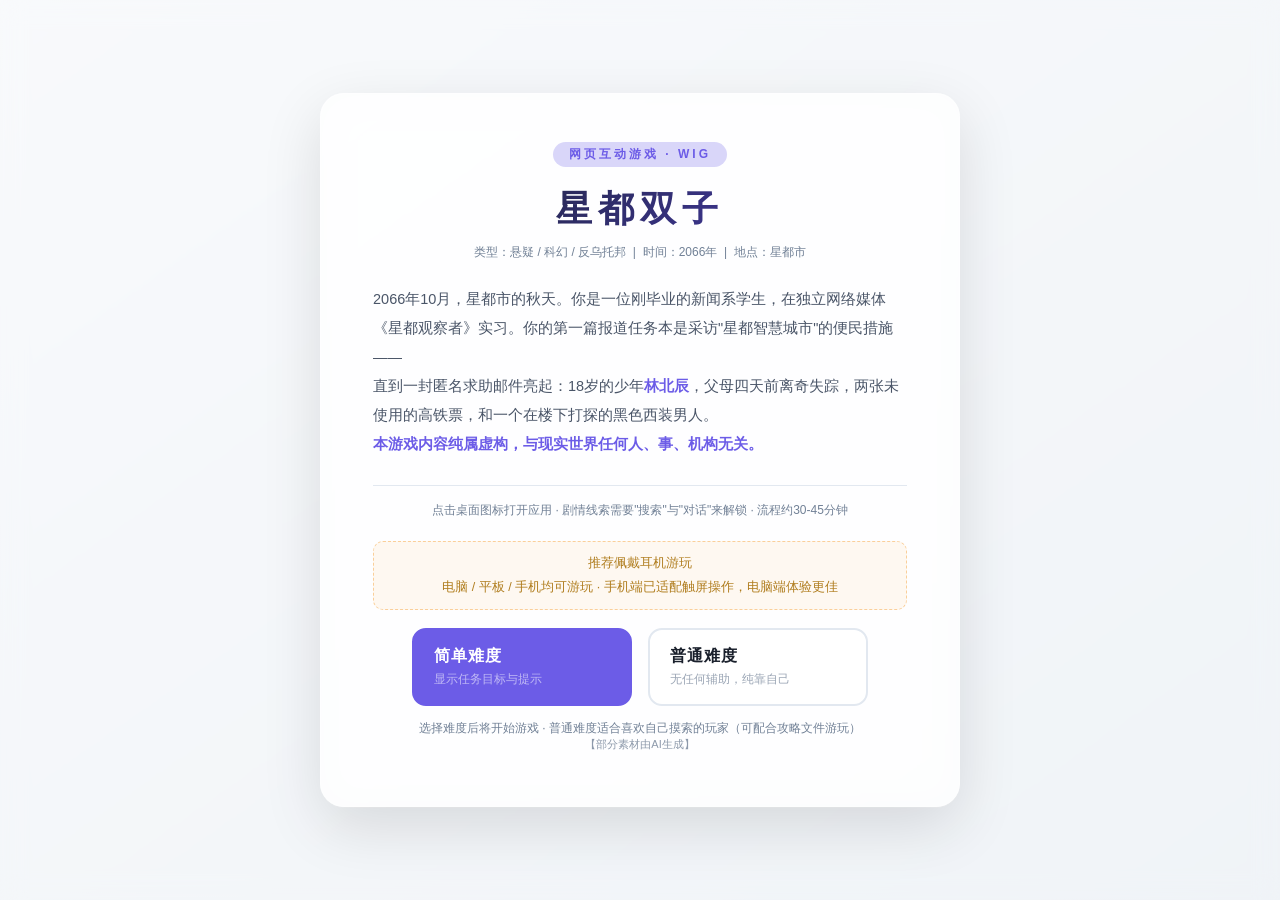
==== commit cb695316: "Add files via upload" ====
--- a/index.html
+++ b/index.html
@@ -2,7 +2,8 @@
 <html lang="zh-CN">
 <head>
 <meta charset="UTF-8">
-<meta name="viewport" content="width=device-width, initial-scale=1.0">
+<meta name="viewport" content="width=device-width, initial-scale=1.0, maximum-scale=1.0, user-scalable=no, viewport-fit=cover">
+<meta name="theme-color" content="#dfe6f0">
 <title>星都OS 2066 — 《星都双子》</title>
 <link rel="stylesheet" href="style.css">
 </head>
@@ -30,8 +31,8 @@
       <p>直到一封匿名求助邮件亮起：18岁的少年<b>林北辰</b>，父母四天前离奇失踪，两张未使用的高铁票，和一个在楼下打探的黑色西装男人。</p>
       <p><b>本游戏内容纯属虚构，与现实世界任何人、事、机构无关。</b></p>
     </div>
-    <div class="intro-hint"> 单击桌面图标打开应用 · 剧情线索需要"搜索"与"对话"来解锁 · 流程约30-45分钟</div>
-    <div class="intro-device"> 推荐佩戴耳机游玩<br> 请使用电脑端或平板电脑模式进行游玩 · 手机端暂时无法游玩</div>
+    <div class="intro-hint"> 点击桌面图标打开应用 · 剧情线索需要"搜索"与"对话"来解锁 · 流程约30-45分钟</div>
+    <div class="intro-device"> 推荐佩戴耳机游玩<br> 电脑 / 平板 / 手机均可游玩 · 手机端已适配触屏操作，电脑端体验更佳</div>
     <div class="diff-row">
       <button class="btn btn-primary btn-lg diff-btn" data-action="start-game" data-arg="easy">
         <span class="diff-t"> 简单难度</span>
@@ -66,7 +67,7 @@
     
     <div class="hc-resume-bar" id="hc-resume-bar">
       <div class="hrb-head" data-action="toggle-resume">
-        <span>📄 你的简历 · <b class="hrb-name">沈砚</b></span>
+        <span><svg viewBox="0 0 24 24" fill="none" stroke="currentColor" stroke-width="1.8" stroke-linecap="round" stroke-linejoin="round" style="width:1em;height:1em;display:inline-block;vertical-align:-0.16em"><path d="M7 3h7l4 4v14H7z"/><path d="M14 3v4h4"/><path d="M10 12h6M10 16h6"/></svg> 你的简历 · <b class="hrb-name">沈砚</b></span>
         <span class="hrb-fold">▾</span>
       </div>
       <div class="hrb-body">
--- a/style.css
+++ b/style.css
@@ -27,7 +27,7 @@
 }
 
 * { margin: 0; padding: 0; box-sizing: border-box; }
-html, body { height: 100%; overflow: hidden; }
+html, body { height: 100%; overflow: hidden; overscroll-behavior: none; }
 img { max-width: 100%; }
 body {
   font-family: var(--font);
@@ -57,6 +57,9 @@
 #modal-layer.hidden { display: none; }
 #modal-box {
   max-width: 520px; width: calc(100% - 40px);
+  max-height: calc(100vh - 24px);
+  max-height: calc(100dvh - 24px);
+  overflow-y: auto;
 }
 button { font-family: var(--font); cursor: pointer; }
 .btn {
@@ -233,7 +236,7 @@
 
 #hire-screen { background: rgba(10, 14, 24, 0.82); }
 .hire-chat {
-  width: min(540px, 94vw); height: min(78vh, 660px);
+  width: 540px; max-width: 94vw; height: 660px; max-height: 78vh;
   display: flex; flex-direction: column;
   background: #fff; border-radius: 18px; overflow: hidden;
   box-shadow: var(--shadow-lg);
@@ -441,6 +444,8 @@
   width: 54px; height: 54px; margin: 0 auto 6px;
   border-radius: 16px;
   display: flex; align-items: center; justify-content: center;
+  background: linear-gradient(155deg, var(--ic), #1a2440);
+  background: linear-gradient(155deg, var(--ic), #1a2440);
   background: linear-gradient(155deg, var(--ic), color-mix(in srgb, var(--ic) 68%, #1a2440));
   border: none;
   box-shadow: 0 6px 16px var(--icg), inset 0 1px 0 rgba(255,255,255,0.35);
@@ -855,7 +860,7 @@
   background: linear-gradient(90deg, #fff5f5, #fff);
 }
 .se-hot-title { font-size: 13px; font-weight: 600; color: #fe2d46; display: flex; align-items: center; gap: 6px; }
-.se-hot-title::before { content: "🔥"; font-size: 14px; }
+.se-hot-title::before { content: "热"; font-size: 14px; }
 .se-hot-more { font-size: 11px; color: #9aa0a6; cursor: pointer; }
 .se-hot-more:hover { color: #4285f4; }
 .se-hot-grid { display: grid; grid-template-columns: 1fr 1fr; padding: 4px 0; }
@@ -1505,32 +1510,57 @@
   position: relative; border-radius: 16px; overflow: hidden;
   border: 1px solid var(--line);
   background:
-    radial-gradient(ellipse 400px 260px at 20% 65%, rgba(108,92,231,0.05), transparent 60%),
-    radial-gradient(ellipse 500px 300px at 75% 25%, rgba(56,189,248,0.08), transparent 55%),
-    linear-gradient(160deg, #eef3f8, #dce6f0);
-  box-shadow: inset 0 0 40px rgba(100,120,160,0.08);
+    radial-gradient(ellipse 500px 320px at 25% 60%, rgba(90,169,230,0.10), transparent 60%),
+    radial-gradient(ellipse 400px 280px at 78% 22%, rgba(120,100,255,0.08), transparent 55%),
+    radial-gradient(ellipse 300px 200px at 60% 80%, rgba(80,200,160,0.06), transparent 60%),
+    linear-gradient(155deg, #16202e 0%, #1a2736 40%, #131c28 100%);
+  box-shadow: inset 0 0 60px rgba(0,0,0,0.35), 0 4px 20px rgba(0,0,0,0.2);
+}
+.map-view::before {
+  content: ""; position: absolute; inset: 0;
+  background-image:
+    linear-gradient(rgba(255,255,255,0.025) 1px, transparent 1px),
+    linear-gradient(90deg, rgba(255,255,255,0.025) 1px, transparent 1px);
+  background-size: 28px 28px;
+  pointer-events: none;
 }
 .map-road {
-  position: absolute; background: rgba(255,255,255,0.75);
-  border-radius: 8px; box-shadow: 0 1px 2px rgba(0,0,0,0.06);
-  border: 1px solid rgba(203,213,224,0.6);
-}
-.map-pin { position: absolute; display: flex; flex-direction: column; align-items: center; gap: 5px; cursor: pointer; }
+  position: absolute; background: rgba(140,170,210,0.18);
+  border-radius: 8px;
+}
+.map-road.major { background: rgba(160,190,225,0.28); }
+.map-pin { position: absolute; display: flex; flex-direction: column; align-items: center; gap: 6px; cursor: pointer; z-index: 3; }
 .map-pin:hover { z-index: 5; }
 .mp-dot {
-  width: 13px; height: 13px; border-radius: 50%;
-  background: linear-gradient(135deg, var(--accent-light), var(--accent));
-  box-shadow: 0 0 0 4px var(--accent-glow), 0 2px 8px rgba(0,0,0,0.18);
+  width: 14px; height: 14px; border-radius: 50%;
+  background: linear-gradient(135deg, #6ec5ff, #3b82f6);
+  box-shadow: 0 0 0 4px rgba(59,130,246,0.25), 0 0 16px rgba(59,130,246,0.6), 0 2px 6px rgba(0,0,0,0.4);
   transition: transform 0.15s;
-}
-.map-pin:hover .mp-dot { transform: scale(1.3); }
+  position: relative;
+}
+.mp-dot::after {
+  content: ""; position: absolute; inset: -6px; border-radius: 50%;
+  border: 1.5px solid rgba(110,197,255,0.5);
+  animation: pin-pulse 2s ease-out infinite;
+}
+@keyframes pin-pulse {
+  0% { transform: scale(0.8); opacity: 1; }
+  100% { transform: scale(1.6); opacity: 0; }
+}
+.map-pin:hover .mp-dot { transform: scale(1.35); }
+.map-pin.warn .mp-dot {
+  background: linear-gradient(135deg, #ffb854, #f97316);
+  box-shadow: 0 0 0 4px rgba(249,115,22,0.25), 0 0 18px rgba(249,115,22,0.7), 0 2px 6px rgba(0,0,0,0.4);
+}
+.map-pin.warn .mp-dot::after { border-color: rgba(255,184,84,0.6); }
 .mp-label {
-  background: rgba(255,255,255,0.94); border: 1px solid var(--line);
-  color: var(--text-secondary); font-size: 11.5px; padding: 3px 10px;
-  border-radius: 12px; white-space: nowrap; box-shadow: var(--shadow-sm);
-  transition: all 0.15s;
-}
-.map-pin:hover .mp-label { color: var(--accent); border-color: var(--accent-light); box-shadow: var(--shadow-md); }
+  background: rgba(22,32,46,0.92); border: 1px solid rgba(110,160,220,0.25);
+  color: #c8d8ec; font-size: 11.5px; padding: 4px 12px;
+  border-radius: 10px; white-space: nowrap;
+  box-shadow: 0 2px 10px rgba(0,0,0,0.35);
+  transition: all 0.15s; backdrop-filter: blur(4px);
+}
+.map-pin:hover .mp-label { color: #fff; border-color: rgba(110,197,255,0.6); background: rgba(30,50,75,0.95); box-shadow: 0 4px 16px rgba(0,0,0,0.5); }
 
 
 .street-view {
@@ -1917,7 +1947,7 @@
 
 
 #monitor-screen { flex-direction: column; gap: 16px; background: rgba(0,0,0,0.7); backdrop-filter: blur(8px); overflow-y: auto; justify-content: flex-start; padding: 30px 0; }
-.monitor-inner { width: min(880px, 94vw); }
+.monitor-inner { width: 880px; max-width: 94vw; }
 .mon-head { display: flex; align-items: center; gap: 14px; margin-bottom: 14px; }
 .mon-title { font-size: 17px; letter-spacing: 3px; color: #9fe8b8; font-family: var(--mono); }
 .mon-live { font-size: 11px; color: #fc8181; border: 1px solid #feb2b2; border-radius: 4px; padding: 2px 8px; font-family: var(--mono); animation: pulse 1s infinite; }
@@ -1961,7 +1991,7 @@
 
 
 #newsburst-screen { flex-direction: column; background: rgba(255,255,255,0.92); backdrop-filter: blur(12px); overflow-y: auto; justify-content: flex-start; padding: 30px 0; }
-.newsburst-inner { width: min(860px, 94vw); }
+.newsburst-inner { width: 860px; max-width: 94vw; }
 .nb-tv {
   background: #fff; border: 1px solid var(--line); border-radius: 16px; overflow: hidden;
   box-shadow: var(--shadow-lg);
@@ -2073,17 +2103,141 @@
 }
 
 
+/* ==================== 移动端适配 ==================== */
 @media (max-width: 760px) {
-  .window { min-width: 0; left: 6px !important; width: calc(100vw - 12px) !important; }
-  .mail-list { width: 150px; }
-  #icon-area { grid-template-columns: 70px; }
-  .d-icon { width: 70px; }
-  .intro-card, .ending-inner, .chapter-inner { padding: 30px 24px; }
-  .diff-row { flex-direction: column; align-items: center; }
+  /* —— 窗口：全屏化（免拖拽/缩放，靠任务栏切换） —— */
+  .window {
+    left: 0 !important; top: 0 !important;
+    width: 100vw !important;
+    height: calc(100vh - 64px) !important;
+    height: calc(100dvh - 64px) !important;
+    min-width: 0 !important; min-height: 0 !important;
+    border-radius: 0;
+  }
+  .window.maximized {
+    left: 0 !important; top: 0 !important;
+    width: 100vw !important;
+    height: calc(100vh - 64px) !important;
+    height: calc(100dvh - 64px) !important;
+  }
+  .win-resize { display: none; }
+  .win-btn[data-action="win-max"] { display: none; }
+  .win-titlebar { height: 44px; }
+  .win-title { font-size: 12.5px; }
+  .win-btn { width: 32px; height: 32px; }
+
+  /* —— 桌面图标 —— */
+  #icon-area { top: 10px; left: 6px; bottom: 84px; grid-template-columns: 72px; gap: 4px; }
+  .d-icon { width: 72px; padding: 6px 2px 4px; }
+  .d-icon .di-glyph { width: 46px; height: 46px; border-radius: 13px; margin-bottom: 4px; }
+  .d-icon .di-glyph svg { width: 24px; height: 24px; }
+  .d-icon .di-label { font-size: 10px; line-height: 1.35; }
+
+  /* —— 任务栏 —— */
+  #taskbar { left: 6px; right: 6px; bottom: calc(6px + env(safe-area-inset-bottom)); height: 48px; padding: 0 8px; gap: 4px; border-radius: 12px; }
+  .tb-start { padding: 6px 12px; font-size: 12px; letter-spacing: 0; }
+  #tb-windows { max-width: 44%; }
+  .tb-win { padding: 5px 8px; font-size: 11.5px; min-width: 0; }
+  .tb-win span { overflow: hidden; text-overflow: ellipsis; }
+  .tb-right { right: 10px; }
+  #clock-date { display: none; }
+  #clock-time { font-size: 13px; }
+
+  /* —— 开始菜单 —— */
+  #start-menu { left: 8px; right: 8px; width: auto; transform: none; bottom: calc(62px + env(safe-area-inset-bottom)); }
+  .sm-item { padding: 12px 18px; font-size: 14px; }
+
+  /* —— 任务目标面板（手机上默认收起，由 JS 控制） —— */
+  #objective-panel { width: 216px; right: 8px; top: 8px; max-height: calc(100vh - 130px); max-height: calc(100dvh - 130px); }
+  #objective-panel.collapsed { width: 38px; }
+  /* 手机上窗口是全屏的，有窗口打开时隐藏目标面板，避免遮挡窗口按钮 */
+  body.has-win #objective-panel { display: none; }
+
+  /* —— 简介 / 结局 / 章节卡片 —— */
+  .intro-card, .ending-inner, .chapter-inner { width: 94%; padding: 26px 18px; max-height: 96vh; max-height: 96dvh; border-radius: 18px; }
+  .intro-card h2, .ending-inner h2 { font-size: 27px; letter-spacing: 4px; }
+  .intro-body, .ending-body { font-size: 13.5px; }
+  .intro-device { font-size: 12px; }
+  .diff-row { flex-direction: column; align-items: center; gap: 10px; }
   .diff-btn { max-width: 100%; }
+
+  /* —— 录用通知 / 入职聊天 —— */
+  .hire-card { padding: 26px 18px; }
+  .hire-card h2 { font-size: 26px; letter-spacing: 4px; }
+  .hire-chat { width: 100vw; max-width: 100vw; height: 90vh; height: 90dvh; max-height: 90vh; max-height: 90dvh; border-radius: 0; }
+  .hc-resume-bar .hrb-body { grid-template-columns: 1fr; }
+
+  /* —— 邮箱：双栏改上下 —— */
+  .mail-layout { flex-direction: column; }
+  .mail-list { width: 100%; max-height: 32%; flex: none; border-right: none; border-bottom: 1px solid var(--line); }
+  .mail-read { padding: 14px 16px; }
+
+  /* —— 社交 / 官网类页面 —— */
+  .fb-body { flex-direction: column; }
+  .fb-left { width: 100%; }
+  .ms-twocol { flex-direction: column; padding: 16px; }
+  .ms-twocol-side { width: 100%; }
+  .ms-infobox { float: none; width: auto; margin: 0 0 16px; }
+  .ms-nav { padding: 0 14px; height: 54px; }
+  .ms-nav-search { display: none; }
+  .ms-hero { padding: 32px 18px; }
+  .ms-hero h1 { font-size: 24px; }
+  .ms-section, .ms-stats { padding: 18px; }
+  .site-nav { gap: 10px; flex-wrap: wrap; }
+
+  /* —— 应用通用内边距 —— */
+  .app-root { padding: 14px 14px 22px; }
+  .site-content { padding: 16px; }
+  .site-header { padding: 0 12px; }
+  .gov-banner { margin: 14px 12px; }
+  .gov-article { padding: 0 14px; }
+  .gov-fine { margin: 16px 14px 0; }
+  .obs-nav-inner { padding: 10px 14px; gap: 12px; }
+  .obs-hero { padding: 30px 16px; }
+
+  /* —— 星搜结果页 —— */
+  .se-results-top { padding: 8px 12px; gap: 8px; }
+  .se-results-body { padding: 0 14px 20px; }
+  .se-tabs { padding: 0 10px; overflow-x: auto; }
+  .se-resultcount { padding: 8px 14px 0; }
+
+  /* —— 监控 / 新闻插播 —— */
+  .monitor-inner { width: 100%; padding: 0 8px; }
+  .newsburst-inner { width: 100%; padding: 0 8px; }
+  .nb-body { padding: 18px 16px 8px; }
+  .nb-comments { padding: 0 16px 20px; }
+  .nb-metrics { gap: 14px; flex-wrap: wrap; }
   .mon-grid { grid-template-columns: 1fr; }
   .mon-bottom { flex-direction: column; }
   .mon-actions { width: 100%; }
+
+  /* —— 地图 / 街景 —— */
+  .map-view { height: 300px; }
+  .mp-label { font-size: 10px; padding: 3px 8px; }
+  .dial-grid { max-width: 300px; }
+
+  /* —— 文档阅读 / 试读 —— */
+  .doc-page { padding: 18px 14px; margin: 10px; }
+  .hc-doc-overlay { padding: 12px; }
+  .hc-doc-box { width: 100%; max-width: 100%; }
+
+  /* —— 弹窗 —— */
+  .pass-box { padding: 20px 16px; }
+  .choice-box { padding: 20px 14px; }
+
+  /* —— 输入框 16px：防 iOS 聚焦自动放大 —— */
+  input, textarea, select { font-size: 16px !important; }
+
+  /* —— 通知 —— */
+  #toast-area { left: 10px; right: 10px; bottom: calc(64px + env(safe-area-inset-bottom)); width: auto; max-width: none; }
+}
+
+/* 超窄屏 */
+@media (max-width: 380px) {
+  #icon-area { grid-template-columns: 64px; }
+  .d-icon { width: 64px; }
+  .d-icon .di-glyph { width: 42px; height: 42px; }
+  .intro-card h2, .ending-inner h2 { font-size: 23px; letter-spacing: 3px; }
 }
 
 #toast-area {
@@ -2364,7 +2518,7 @@
   animation: hire-in .25s ease-out;
 }
 .hc-doc-box {
-  width: min(720px, 92%); height: 86%; max-height: 640px;
+  width: 720px; max-width: 92%; height: 86%; max-height: 640px;
   display: flex; flex-direction: column;
   background: #f1f3f5; border-radius: 12px; overflow: hidden;
   box-shadow: 0 20px 60px rgba(0, 0, 0, 0.35);
@@ -2375,4 +2529,27 @@
   color: #00be6c; cursor: pointer; font-weight: 700;
   border-bottom: 1px dashed #00be6c; margin-left: 4px;
 }
-.hrb-link:hover { color: #00563a; border-color: #00563a; }+.hrb-link:hover { color: #00563a; border-color: #00563a; }
+
+
+/* ==== SVG 图形图标通用规则（单字字形已替换为矢量图标） ==== */
+.fc-icon svg, .rf-icon svg, .ms-stat-icon svg, .ms-alert-icon svg,
+.sb-icon svg, .t-ic svg, .at-ic svg, .ns-ic svg,
+.fb-searchbar svg, .wiki-search svg, .mail-search svg,
+.db-tab svg, .nb-tag svg, .hint-box svg, .doc-file svg,
+.ci-title svg, .web-header h2 svg, .btn svg, .db-alert svg,
+.fp-author svg, .se-searchbox svg, .app-title svg {
+  width: 1em; height: 1em; display: inline-block; vertical-align: -0.16em; flex-shrink: 0;
+}
+.ms-card-icon svg { width: 1em; height: 1em; display: block; margin: 0 auto; }
+.ms-card-icon { color: #fff; }
+.ms-nav-logo svg { width: 18px; height: 18px; }
+.remote-folder .rf-icon svg { width: 36px; height: 36px; }
+.ms-nav-search svg, .obs-nav-search svg { color: #9aa0a6; }
+
+/* ==== 触屏 / 移动端基础优化 ==== */
+.win-titlebar { touch-action: none; user-select: none; -webkit-user-select: none; }
+.win-resize { touch-action: none; }
+.d-icon, #taskbar, .tb-win, .win-btns { user-select: none; -webkit-user-select: none; }
+.win-body { -webkit-overflow-scrolling: touch; }
+.db-table-wrap { overflow: hidden; overflow-x: auto; }
